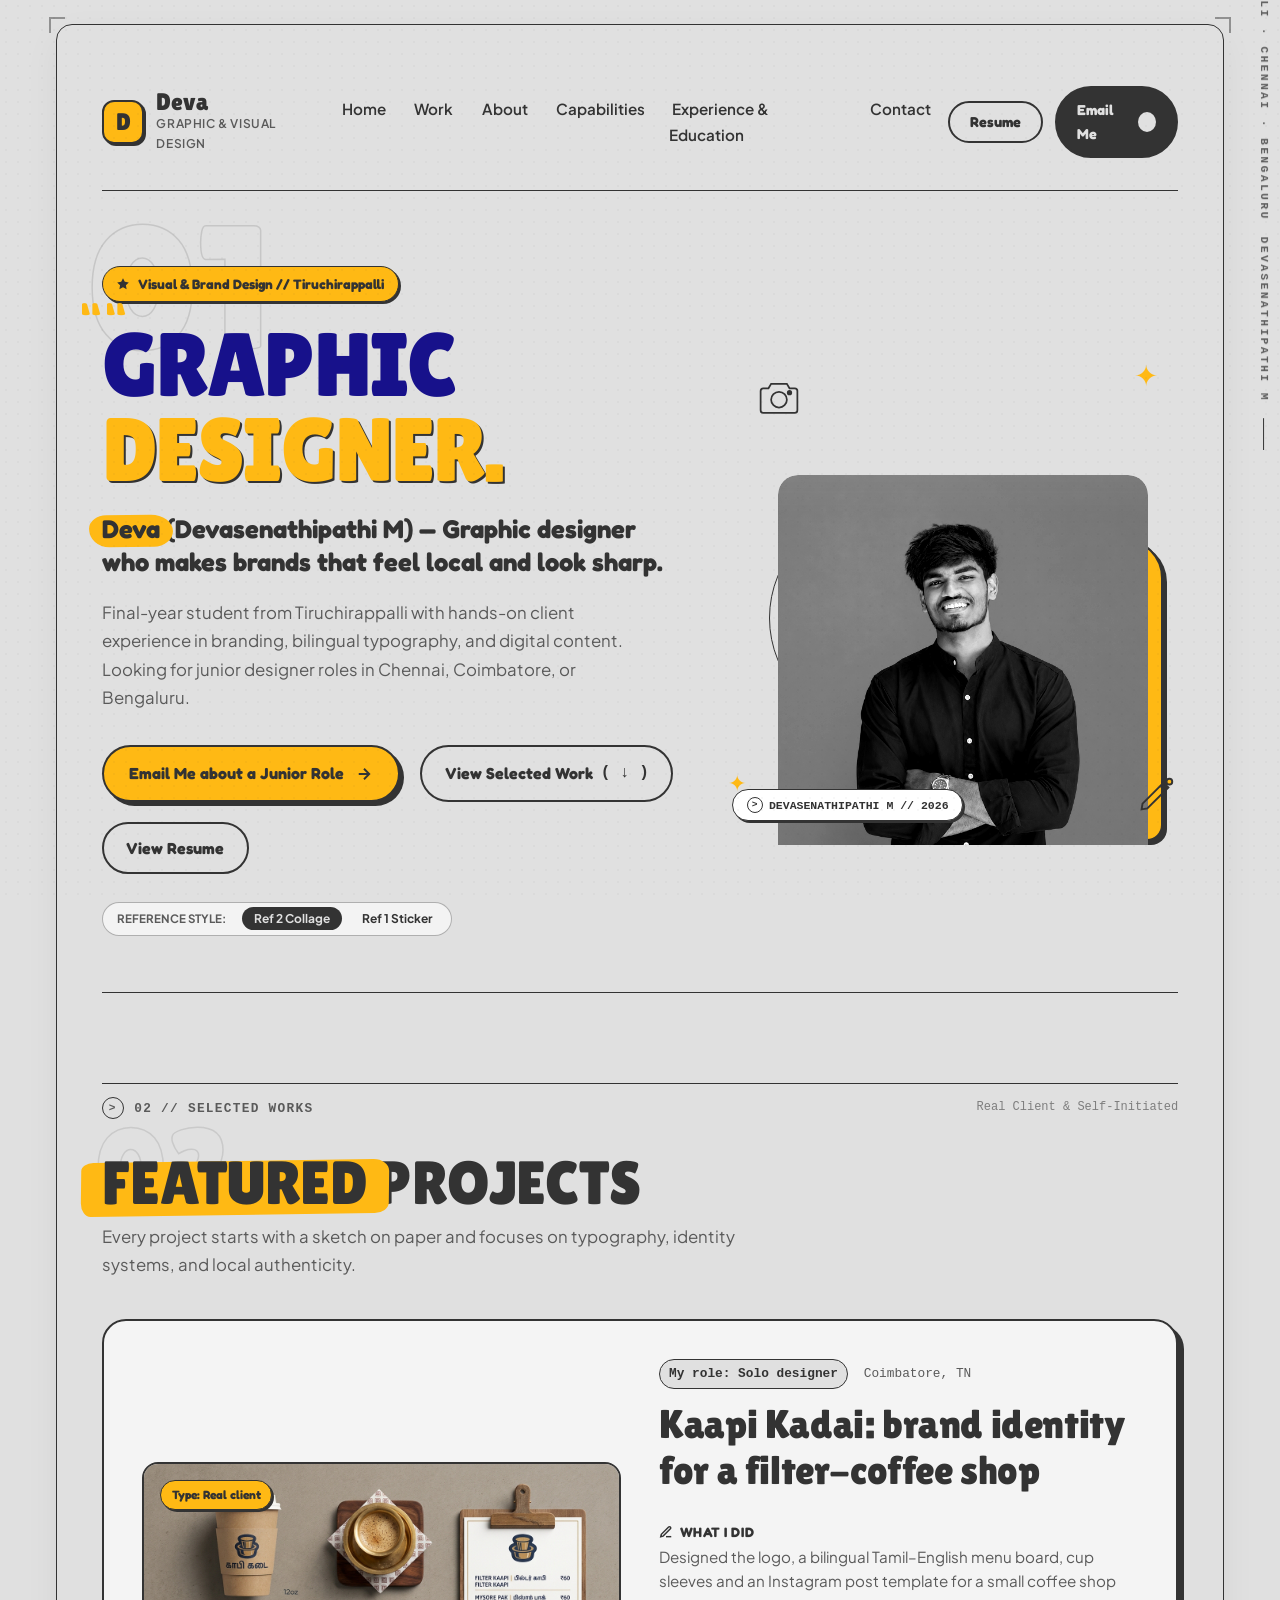
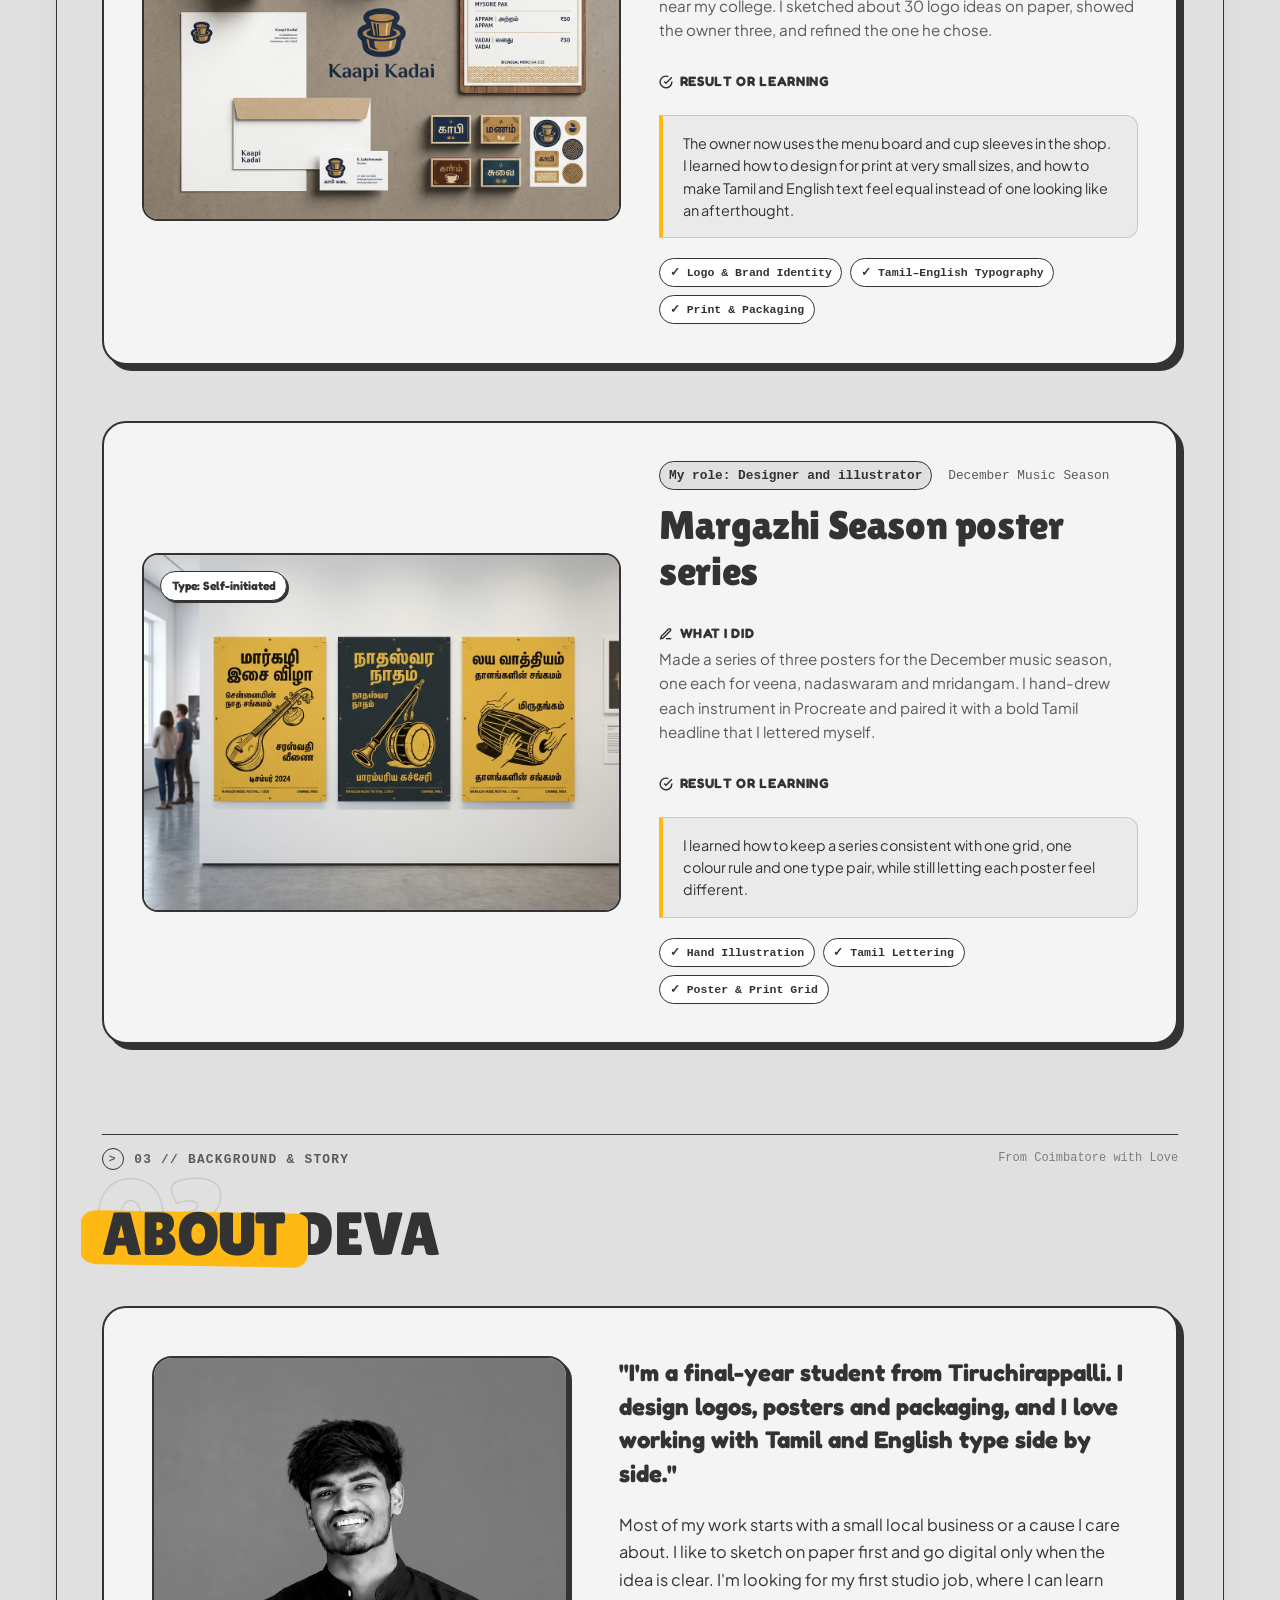
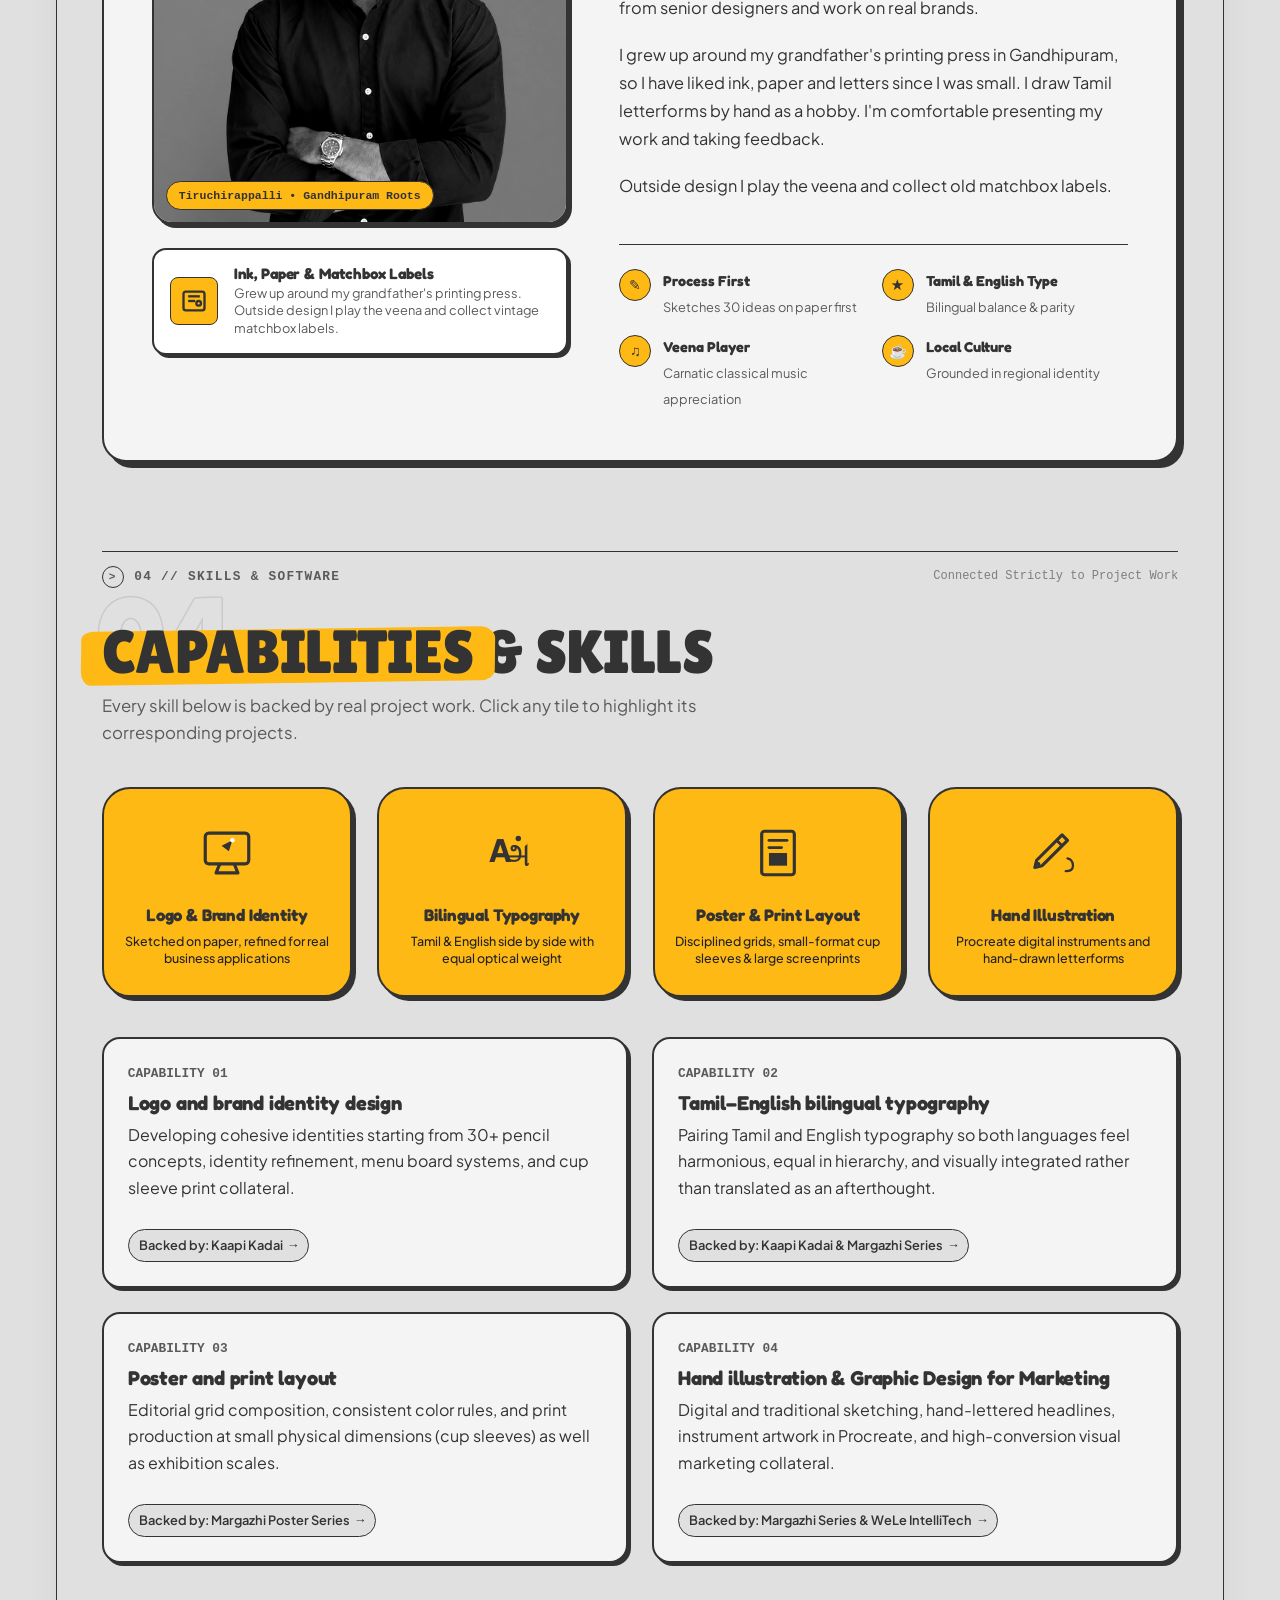
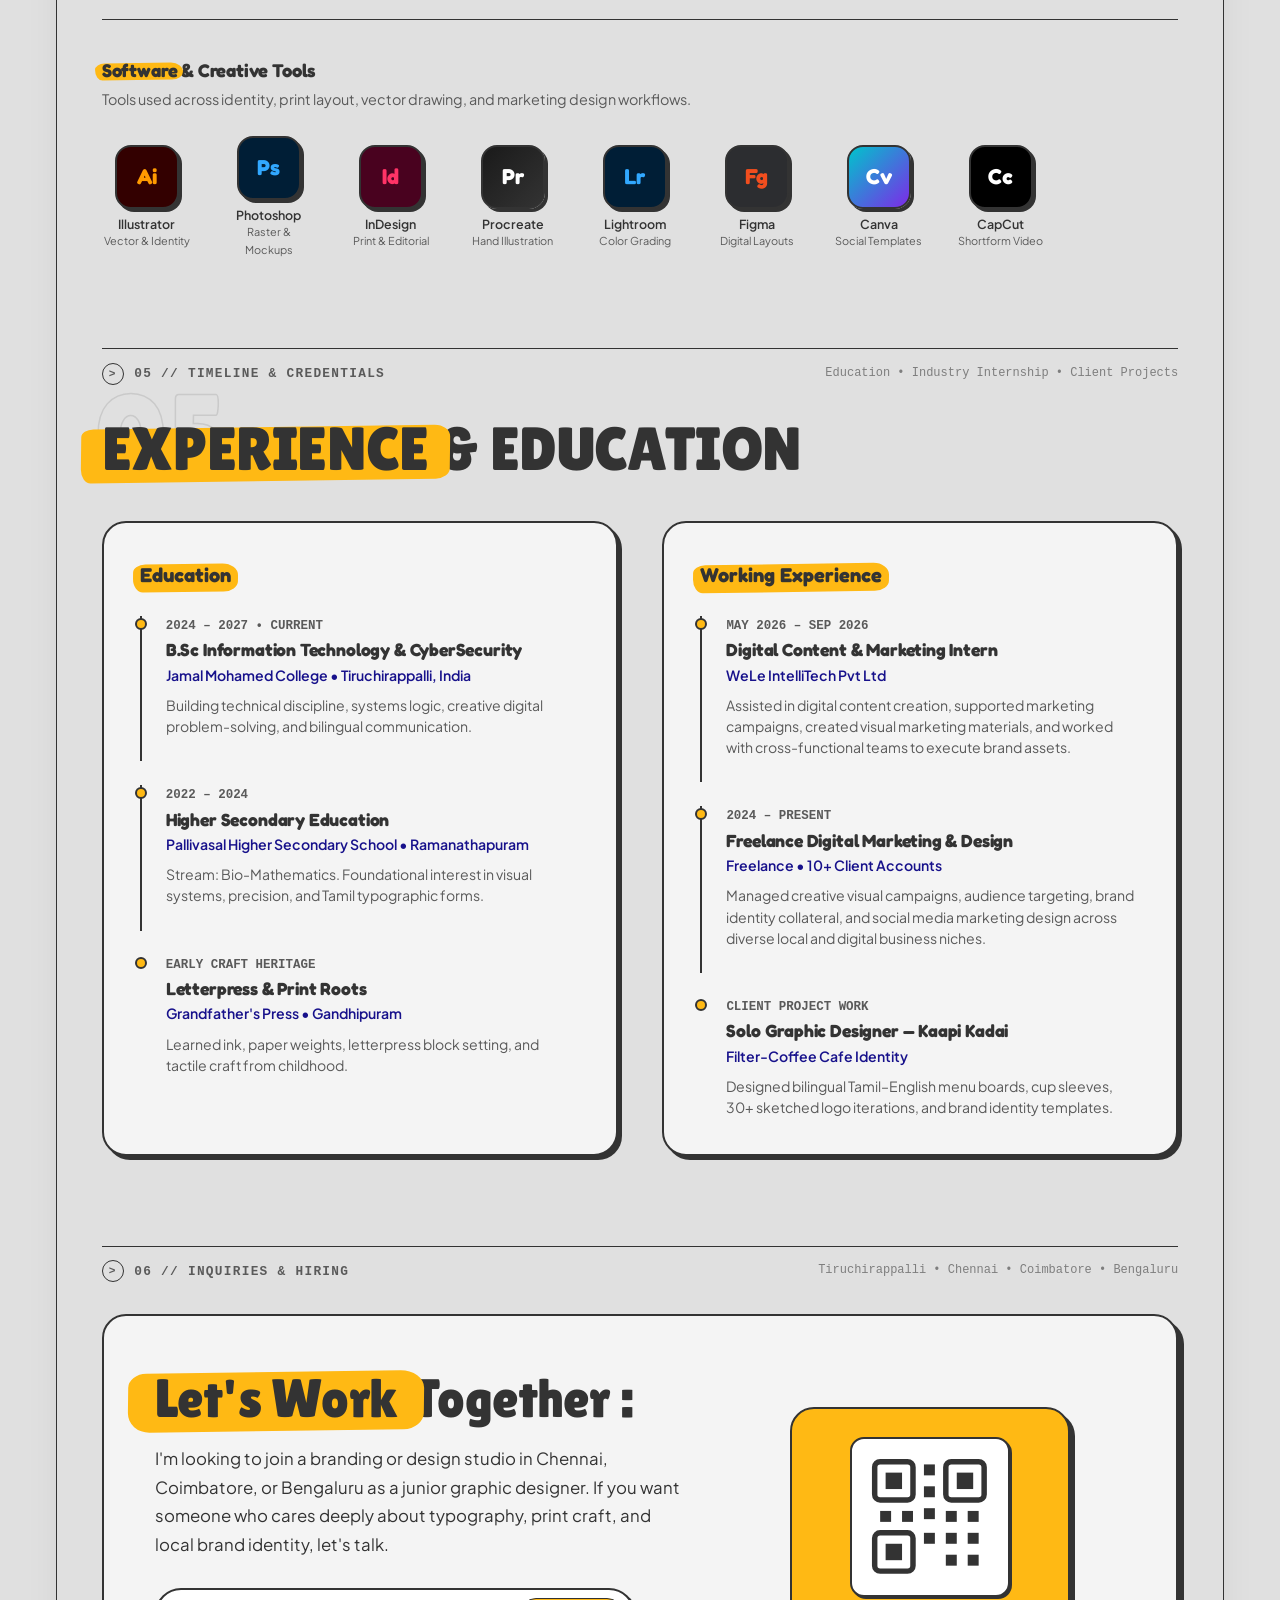
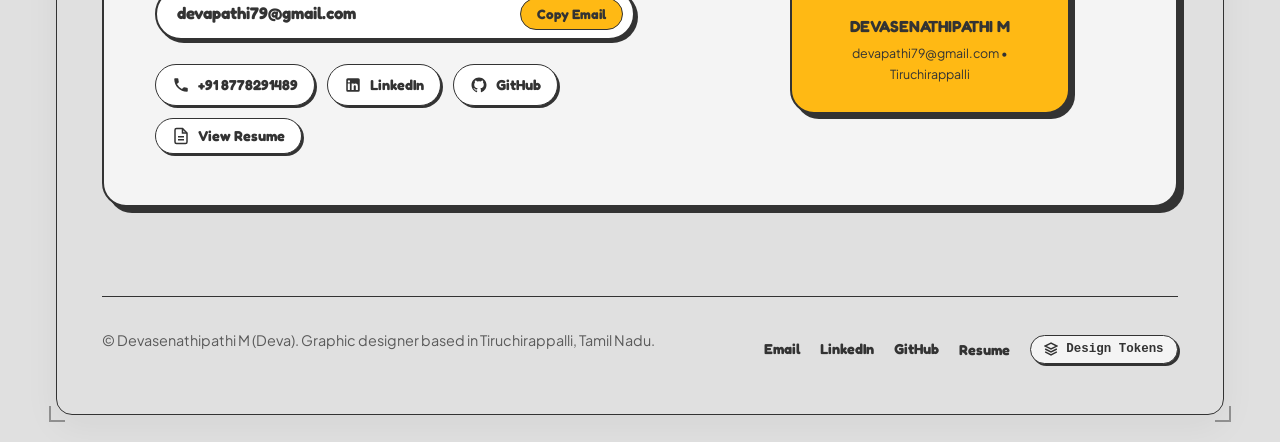
==== index.html @ 5186e7fe "first commit" ====
<!DOCTYPE html>
<html lang="en">
<head>
  <meta charset="UTF-8">
  <meta name="viewport" content="width=device-width, initial-scale=1.0">
  <title>Deva — Graphic Designer | Portfolio & Visual System</title>
  <meta name="description" content="Portfolio of Deva, a graphic designer who makes brands that feel local and look sharp. Visual Communication student based in Coimbatore.">
  
  <!-- Stylesheets -->
  <link rel="stylesheet" href="./css/style.css">
  
  <!-- Motion Script (Defer, quiet and minimal system) -->
  <script src="./js/motion.js" defer></script>
  
  <!-- Favicon -->
  <link rel="icon" type="image/svg+xml" href="data:image/svg+xml,<svg xmlns='http://www.w3.org/2000/svg' viewBox='0 0 100 100'><rect width='100' height='100' rx='24' fill='%23FFB914'/><text x='50%' y='68%' font-family='sans-serif' font-weight='900' font-size='56' fill='%23333333' text-anchor='middle'>D</text></svg>">
</head>
<body>

  <!-- Vertical running metadata along page border -->
  <div class="edge-metadata">
    <span>PORTFOLIO // 2026</span>
    <span>TIRUCHIRAPPALLI · CHENNAI · BENGALURU</span>
    <span>DEVASENATHIPATHI M</span>
  </div>

  <main class="portfolio-canvas">
    <div class="editorial-frame">
      
      <!-- Real printing press sheet corner trim marks -->
      <span class="trim-mark trim-top-left"></span>
      <span class="trim-mark trim-top-right"></span>
      <span class="trim-mark trim-bottom-left"></span>
      <span class="trim-mark trim-bottom-right"></span>

      <!-- ====================================================================
           1. NAVIGATION
           ==================================================================== -->
      <header class="motion-fade">
        <nav class="site-nav" aria-label="Main Navigation">
          <a href="#hero" class="nav-brand" aria-label="Deva Homepage">
            <div class="brand-monogram">D</div>
            <div class="brand-details">
              <span class="brand-name">Deva</span>
              <span class="brand-tag">Graphic &amp; Visual Design</span>
            </div>
          </a>

          <ul class="nav-links">
            <li><a href="#hero" class="nav-link active">Home</a></li>
            <li><a href="#projects" class="nav-link">Work</a></li>
            <li><a href="#about" class="nav-link">About</a></li>
            <li><a href="#capabilities" class="nav-link">Capabilities</a></li>
            <li><a href="#experience-education" class="nav-link">Experience &amp; Education</a></li>
            <li><a href="#contact" class="nav-link">Contact</a></li>
          </ul>

          <div style="display: flex; align-items: center; gap: 0.75rem;">
            <button type="button" class="open-resume-btn nav-cta" style="background: transparent; color: var(--primary-text); border: 2px solid var(--primary-text);">
              <span>Resume</span>
            </button>
            <a href="mailto:devapathi79@gmail.com" class="nav-cta">
              <span>Email Me</span>
              <span class="circle-arrow">&gt;</span>
            </a>
          </div>

          <button type="button" id="mobile-menu-btn" class="mobile-menu-btn" aria-label="Toggle navigation menu">&#9776;</button>
        </nav>
      </header>

      <!-- ====================================================================
           2. HERO SECTION
           ==================================================================== -->
      <section id="hero" class="hero-section" aria-labelledby="hero-title">
        <span class="ghost-numeral">01</span>

        <div class="hero-grid">
          <!-- Text column -->
          <div class="hero-content">
            <div class="hero-pill-badge motion-rise">
              <svg width="14" height="14" viewBox="0 0 24 24" fill="currentColor"><path d="M12 2L15.09 8.26L22 9.27L17 14.14L18.18 21.02L12 17.77L5.82 21.02L7 14.14L2 9.27L8.91 8.26L12 2Z"/></svg>
              <span>Visual &amp; Brand Design // Tiruchirappalli</span>
            </div>

            <div class="hero-title-group motion-rise">
              <span class="quote-doodle">&ldquo;&ldquo;</span>
              <h1 id="hero-title" class="hero-chunky-title">
                <span class="line-primary">GRAPHIC</span>
                <span class="line-secondary">DESIGNER.</span>
              </h1>
            </div>

            <p class="hero-role-lead motion-rise">
              <span class="marker-highlight bold-brush">Deva</span> (Devasenathipathi M) — Graphic designer who makes brands that feel local and look sharp.
            </p>

            <p class="hero-bio-short motion-rise">
              Final-year student from Tiruchirappalli with hands-on client experience in branding, bilingual typography, and digital content. Looking for junior designer roles in Chennai, Coimbatore, or Bengaluru.
            </p>

            <div class="hero-cta-group motion-rise">
              <a href="mailto:devapathi79@gmail.com" class="btn-primary">
                <span>Email Me about a Junior Role</span>
                <svg width="18" height="18" viewBox="0 0 24 24" fill="none" stroke="currentColor" stroke-width="2.5"><path d="M5 12h14M12 5l7 7-7 7"/></svg>
              </a>

              <a href="#projects" class="btn-secondary">
                <span>View Selected Work</span>
                <span style="font-family: monospace;">( &darr; )</span>
              </a>

              <button type="button" class="btn-secondary open-resume-btn">
                <span>View Resume</span>
              </button>
            </div>

            <!-- Treatment Switcher Control -->
            <div class="treatment-toggle-wrapper">
              <span class="toggle-label">Reference Style:</span>
              <button type="button" id="btn-treatment-b" class="treatment-btn active" title="Monochrome Editorial Collage with yellow backing & circle outline">Ref 2 Collage</button>
              <button type="button" id="btn-treatment-a" class="treatment-btn" title="Full Color Sticker Cutout with white contour & confetti dots">Ref 1 Sticker</button>
            </div>
          </div>

          <!-- Visual Portrait Column -->
          <div class="hero-visual-col">
            <div id="portrait-system-box" class="portrait-container treatment-active-b">
              
              <!-- Floating Doodles -->
              <span class="doodle-sparkle doodle-sparkle-1">&#10022;</span>
              <span class="doodle-sparkle doodle-sparkle-2">&#10022;</span>
              
              <!-- Hand-drawn Camera Doodle -->
              <div class="doodle-camera">
                <svg width="42" height="42" viewBox="0 0 48 48" fill="none" stroke="#333333" stroke-width="2">
                  <path d="M6 14h6l3-5h18l3 5h6a3 3 0 0 1 3 3v22a3 3 0 0 1-3 3H6a3 3 0 0 1-3-3V17a3 3 0 0 1 3-3z"/>
                  <circle cx="24" cy="27" r="9"/>
                  <circle cx="36" cy="19" r="2" fill="#333333"/>
                </svg>
              </div>

              <!-- Hand-drawn Pen & Creative Tool Doodle -->
              <div class="doodle-tools">
                <svg width="46" height="46" viewBox="0 0 48 48" fill="none" stroke="#333333" stroke-width="2">
                  <path d="M10 38l6-1 22-22-5-5-22 22-1 6z"/>
                  <path d="M30 14l5 5"/>
                  <circle cx="39" cy="9" r="3" fill="#FFB914"/>
                </svg>
              </div>

              <!-- ==============================================
                   TREATMENT B: Monochrome Editorial Collage (Default)
                   ============================================== -->
              <div class="portrait-treatment-b">
                <div class="outline-circle-b"></div>
                <div class="backdrop-shape-b"></div>
                <img src="./assets/images/rsg.jpg?v=dev" alt="Deva - Graphic Designer Portrait" class="subject-image-b motion-image">
                <div class="editorial-stamp-b">
                  <span class="circle-arrow">&gt;</span>
                  <span>DEVASENATHIPATHI M // 2026</span>
                </div>
              </div>

              <!-- ==============================================
                   TREATMENT A: Sticker Cutout + Confetti Dots
                   ============================================== -->
              <div class="portrait-treatment-a">
                <div class="backdrop-circle-a"></div>
                <div class="confetti-container">
                  <span class="confetti-dot navy" style="width: 14px; height: 14px; top: 10px; left: 20px;"></span>
                  <span class="confetti-dot yellow" style="width: 18px; height: 18px; top: 35px; left: 65px;"></span>
                  <span class="confetti-dot navy" style="width: 10px; height: 10px; top: 75px; left: 15px;"></span>
                  <span class="confetti-dot yellow" style="width: 16px; height: 16px; top: 20px; right: 40px;"></span>
                  <span class="confetti-dot navy" style="width: 20px; height: 20px; top: 80px; right: 25px;"></span>
                  <span class="confetti-dot yellow" style="width: 12px; height: 12px; bottom: 80px; left: 30px;"></span>
                  <span class="confetti-dot navy" style="width: 16px; height: 16px; bottom: 40px; right: 50px;"></span>
                  <span class="confetti-dot yellow" style="width: 22px; height: 22px; bottom: 30px; left: 60px;"></span>
                </div>
                <img src="./assets/images/rsg.jpg?v=dev" alt="Deva - Graphic Designer Sticker Portrait" class="subject-image-a motion-image">
              </div>

            </div>
          </div>
        </div>
      </section>

      <!-- ====================================================================
           3. PROJECTS SECTION
           ==================================================================== -->
      <section id="projects" class="section-wrapper" aria-labelledby="projects-title">
        <div class="section-editorial-divider">
          <div class="divider-tag">
            <span class="divider-circle-arrow">&gt;</span>
            <span>02 // Selected Works</span>
          </div>
          <span class="divider-sub">Real Client &amp; Self-Initiated</span>
        </div>

        <div class="section-heading-block motion-rise">
          <span class="section-numeral-ghost">02</span>
          <h2 id="projects-title" class="section-title">
            <span class="marker-highlight">FEATURED</span> PROJECTS
          </h2>
          <p class="section-subtitle">
            Every project starts with a sketch on paper and focuses on typography, identity systems, and local authenticity.
          </p>
        </div>

        <div class="projects-container motion-stagger">
          
          <!-- Project 1: Kaapi Kadai -->
          <article class="project-card motion-rise" data-categories="brand typography layout" aria-labelledby="project-1-title">
            <div class="project-grid">
              <!-- Visual Mockup Frame -->
              <div class="project-visual-frame" data-project-trigger="kaapi" tabindex="0" role="button" aria-label="Open Kaapi Kadai Project Details">
                <div class="project-badge-overlay">
                  <span class="project-type-tag">Type: Real client</span>
                </div>
                <img src="./assets/images/kaapi_kadai.jpg" alt="Kaapi Kadai brand identity design including kraft coffee cups, bilingual menu board, and matchbox labels" class="motion-image">
                <div class="project-zoom-hint">
                  <svg width="14" height="14" viewBox="0 0 24 24" fill="none" stroke="currentColor" stroke-width="2"><circle cx="11" cy="11" r="8"/><line x1="21" y1="21" x2="16.65" y2="16.65"/><line x1="11" y1="8" x2="11" y2="14"/><line x1="8" y1="11" x2="14" y2="11"/></svg>
                  <span>Click to view details</span>
                </div>
              </div>

              <!-- Content Block -->
              <div class="project-content-block">
                <div class="project-meta-strip">
                  <span class="project-role-badge">My role: Solo designer</span>
                  <span>Coimbatore, TN</span>
                </div>

                <h3 id="project-1-title" class="project-title">Kaapi Kadai: brand identity for a filter-coffee shop</h3>

                <h4 class="project-block-label">
                  <svg width="14" height="14" viewBox="0 0 24 24" fill="none" stroke="currentColor" stroke-width="2.5"><path d="M12 20h9"/><path d="M16.5 3.5a2.121 2.121 0 0 1 3 3L7 19l-4 1 1-4L16.5 3.5z"/></svg>
                  What I did
                </h4>
                <p class="project-desc">
                  Designed the logo, a bilingual Tamil–English menu board, cup sleeves and an Instagram post template for a small coffee shop near my college. I sketched about 30 logo ideas on paper, showed the owner three, and refined the one he chose.
                </p>

                <h4 class="project-block-label">
                  <svg width="14" height="14" viewBox="0 0 24 24" fill="none" stroke="currentColor" stroke-width="2.5"><path d="M22 11.08V12a10 10 0 1 1-5.93-9.14"/><polyline points="22 4 12 14.01 9 11.01"/></svg>
                  Result or learning
                </h4>
                <div class="project-learning-box">
                  <p>
                    The owner now uses the menu board and cup sleeves in the shop. I learned how to design for print at very small sizes, and how to make Tamil and English text feel equal instead of one looking like an afterthought.
                  </p>
                </div>

                <div class="project-tags-row">
                  <span class="skill-ref-pill">&#10003; Logo &amp; Brand Identity</span>
                  <span class="skill-ref-pill">&#10003; Tamil–English Typography</span>
                  <span class="skill-ref-pill">&#10003; Print &amp; Packaging</span>
                </div>
              </div>
            </div>
          </article>

          <!-- Project 2: Margazhi Season Poster Series -->
          <article class="project-card motion-rise" data-categories="typography layout illustration" aria-labelledby="project-2-title">
            <div class="project-grid">
              <!-- Visual Mockup Frame -->
              <div class="project-visual-frame" data-project-trigger="margazhi" tabindex="0" role="button" aria-label="Open Margazhi Poster Series Details">
                <div class="project-badge-overlay">
                  <span class="project-type-tag self-init">Type: Self-initiated</span>
                </div>
                <img src="./assets/images/margazhi_posters.jpg" alt="Margazhi Season poster series showing three screenprint posters for Veena, Nadaswaram, and Mridangam" class="motion-image">
                <div class="project-zoom-hint">
                  <svg width="14" height="14" viewBox="0 0 24 24" fill="none" stroke="currentColor" stroke-width="2"><circle cx="11" cy="11" r="8"/><line x1="21" y1="21" x2="16.65" y2="16.65"/><line x1="11" y1="8" x2="11" y2="14"/><line x1="8" y1="11" x2="14" y2="11"/></svg>
                  <span>Click to view details</span>
                </div>
              </div>

              <!-- Content Block -->
              <div class="project-content-block">
                <div class="project-meta-strip">
                  <span class="project-role-badge">My role: Designer and illustrator</span>
                  <span>December Music Season</span>
                </div>

                <h3 id="project-2-title" class="project-title">Margazhi Season poster series</h3>

                <h4 class="project-block-label">
                  <svg width="14" height="14" viewBox="0 0 24 24" fill="none" stroke="currentColor" stroke-width="2.5"><path d="M12 20h9"/><path d="M16.5 3.5a2.121 2.121 0 0 1 3 3L7 19l-4 1 1-4L16.5 3.5z"/></svg>
                  What I did
                </h4>
                <p class="project-desc">
                  Made a series of three posters for the December music season, one each for veena, nadaswaram and mridangam. I hand-drew each instrument in Procreate and paired it with a bold Tamil headline that I lettered myself.
                </p>

                <h4 class="project-block-label">
                  <svg width="14" height="14" viewBox="0 0 24 24" fill="none" stroke="currentColor" stroke-width="2.5"><path d="M22 11.08V12a10 10 0 1 1-5.93-9.14"/><polyline points="22 4 12 14.01 9 11.01"/></svg>
                  Result or learning
                </h4>
                <div class="project-learning-box">
                  <p>
                    I learned how to keep a series consistent with one grid, one colour rule and one type pair, while still letting each poster feel different.
                  </p>
                </div>

                <div class="project-tags-row">
                  <span class="skill-ref-pill">&#10003; Hand Illustration</span>
                  <span class="skill-ref-pill">&#10003; Tamil Lettering</span>
                  <span class="skill-ref-pill">&#10003; Poster &amp; Print Grid</span>
                </div>
              </div>
            </div>
          </article>

        </div>
      </section>

      <!-- ====================================================================
           4. ABOUT SECTION
           ==================================================================== -->
      <section id="about" class="section-wrapper about-section" aria-labelledby="about-title">
        <div class="section-editorial-divider">
          <div class="divider-tag">
            <span class="divider-circle-arrow">&gt;</span>
            <span>03 // Background &amp; Story</span>
          </div>
          <span class="divider-sub">From Coimbatore with Love</span>
        </div>

        <div class="section-heading-block motion-rise">
          <span class="section-numeral-ghost">03</span>
          <h2 id="about-title" class="section-title">
            <span class="marker-highlight alt-angle">ABOUT</span> DEVA
          </h2>
        </div>

        <div class="about-card motion-rise">
          <div class="about-grid">
            
            <!-- Left Col: Photo & Matchbox Label Story -->
            <div class="about-media-stack">
              <div class="about-photo-wrapper">
                <img src="./assets/images/rsg.jpg?v=dev" alt="Deva in studio working on graphic design" class="motion-image">
                <div class="about-photo-badge">Tiruchirappalli &bull; Gandhipuram Roots</div>
              </div>

              <!-- Matchbox Label Hobby Card -->
              <div class="matchbox-card">
                <div class="matchbox-icon">
                  <svg width="28" height="28" viewBox="0 0 24 24" fill="none" stroke="#333333" stroke-width="2"><rect x="3" y="4" width="18" height="16" rx="2"/><line x1="7" y1="8" x2="17" y2="8"/><line x1="7" y1="12" x2="13" y2="12"/><circle cx="16" cy="14" r="2" fill="#FFB914"/></svg>
                </div>
                <div class="matchbox-text">
                  <h5>Ink, Paper &amp; Matchbox Labels</h5>
                  <p>Grew up around my grandfather's printing press. Outside design I play the veena and collect vintage matchbox labels.</p>
                </div>
              </div>
            </div>

            <!-- Right Col: Authentic Narrative in Deva's Voice -->
            <div class="about-text-content">
              <p class="about-lead-intro">
                "I'm a final-year student from Tiruchirappalli. I design logos, posters and packaging, and I love working with Tamil and English type side by side."
              </p>

              <div class="about-body-paragraphs motion-stagger">
                <p class="motion-rise">
                  Most of my work starts with a small local business or a cause I care about. I like to sketch on paper first and go digital only when the idea is clear. I'm looking for my first studio job, where I can learn from senior designers and work on real brands.
                </p>

                <p class="motion-rise">
                  I grew up around my grandfather's printing press in Gandhipuram, so I have liked ink, paper and letters since I was small. I draw Tamil letterforms by hand as a hobby. I'm comfortable presenting my work and taking feedback.
                </p>

                <p class="motion-rise">
                  Outside design I play the veena and collect old matchbox labels.
                </p>
              </div>

              <!-- Editorial quick facts -->
              <div class="about-highlights-grid">
                <div class="about-highlight-item">
                  <div class="highlight-icon-circle">&#9998;</div>
                  <div class="highlight-meta">
                    <strong>Process First</strong>
                    <span>Sketches 30 ideas on paper first</span>
                  </div>
                </div>

                <div class="about-highlight-item">
                  <div class="highlight-icon-circle">&#9733;</div>
                  <div class="highlight-meta">
                    <strong>Tamil &amp; English Type</strong>
                    <span>Bilingual balance &amp; parity</span>
                  </div>
                </div>

                <div class="about-highlight-item">
                  <div class="highlight-icon-circle">&#9835;</div>
                  <div class="highlight-meta">
                    <strong>Veena Player</strong>
                    <span>Carnatic classical music appreciation</span>
                  </div>
                </div>

                <div class="about-highlight-item">
                  <div class="highlight-icon-circle">&#9749;</div>
                  <div class="highlight-meta">
                    <strong>Local Culture</strong>
                    <span>Grounded in regional identity</span>
                  </div>
                </div>
              </div>

            </div>
          </div>
        </div>
      </section>

      <!-- ====================================================================
           5. CAPABILITIES SECTION
           (Strictly 4 Golden-Yellow Rounded Square Tiles from Reference 2)
           ==================================================================== -->
      <section id="capabilities" class="section-wrapper capabilities-section" aria-labelledby="capabilities-title">
        <div class="section-editorial-divider">
          <div class="divider-tag">
            <span class="divider-circle-arrow">&gt;</span>
            <span>04 // Skills &amp; Software</span>
          </div>
          <span class="divider-sub">Connected Strictly to Project Work</span>
        </div>

        <div class="section-heading-block motion-rise">
          <span class="section-numeral-ghost">04</span>
          <h2 id="capabilities-title" class="section-title">
            <span class="marker-highlight">CAPABILITIES</span> &amp; SKILLS
          </h2>
          <p class="section-subtitle">
            Every skill below is backed by real project work. Click any tile to highlight its corresponding projects.
          </p>
        </div>

        <!-- 4 Golden-Yellow Rounded Square Tiles from Reference 2 -->
        <div class="category-tiles-grid motion-stagger" role="region" aria-label="Capabilities Category Grid">
          
          <!-- Tile 1: Logo & Brand Identity -->
          <div class="category-tile" data-category="brand" tabindex="0" role="button" aria-label="Filter by Logo and Brand Identity Design">
            <div class="category-icon-box">
              <!-- Monitor with brush/pen tool icon -->
              <svg viewBox="0 0 64 64">
                <rect x="8" y="10" width="48" height="34" rx="4" fill="none" stroke="#333333" stroke-width="3.5"/>
                <path d="M24 44l-4 10h24l-4-10" fill="none" stroke="#333333" stroke-width="3.5" stroke-linejoin="round"/>
                <path d="M26 24l12-6-4 12-8-6z" fill="#333333"/>
                <circle cx="38" cy="18" r="2.5" fill="#FFFFFF"/>
              </svg>
            </div>
            <h3 class="category-tile-title">Logo &amp; Brand Identity</h3>
            <p class="category-tile-caption">Sketched on paper, refined for real business applications</p>
          </div>

          <!-- Tile 2: Tamil–English Typography -->
          <div class="category-tile" data-category="typography" tabindex="0" role="button" aria-label="Filter by Tamil-English Bilingual Typography">
            <div class="category-icon-box">
              <!-- Bilingual letters A and Tamil letter அ icon -->
              <svg viewBox="0 0 64 64">
                <text x="18" y="42" font-family="'Plus Jakarta Sans', sans-serif" font-weight="900" font-size="34" fill="#333333">A</text>
                <text x="36" y="42" font-family="'Plus Jakarta Sans', sans-serif" font-weight="900" font-size="28" fill="#333333">அ</text>
                <circle cx="50" cy="16" r="3" fill="#333333"/>
              </svg>
            </div>
            <h3 class="category-tile-title">Bilingual Typography</h3>
            <p class="category-tile-caption">Tamil &amp; English side by side with equal optical weight</p>
          </div>

          <!-- Tile 3: Poster & Print Layout -->
          <div class="category-tile" data-category="layout" tabindex="0" role="button" aria-label="Filter by Poster and Print Layout">
            <div class="category-icon-box">
              <!-- Print layout sheets & grid icon -->
              <svg viewBox="0 0 64 64">
                <rect x="14" y="8" width="36" height="48" rx="3" fill="none" stroke="#333333" stroke-width="3.5"/>
                <line x1="22" y1="18" x2="42" y2="18" stroke="#333333" stroke-width="3" stroke-linecap="round"/>
                <line x1="22" y1="26" x2="36" y2="26" stroke="#333333" stroke-width="3" stroke-linecap="round"/>
                <rect x="22" y="32" width="20" height="14" fill="#333333"/>
              </svg>
            </div>
            <h3 class="category-tile-title">Poster &amp; Print Layout</h3>
            <p class="category-tile-caption">Disciplined grids, small-format cup sleeves &amp; large screenprints</p>
          </div>

          <!-- Tile 4: Hand Illustration -->
          <div class="category-tile" data-category="illustration" tabindex="0" role="button" aria-label="Filter by Hand Illustration">
            <div class="category-icon-box">
              <!-- Hand illustration / pencil drawing icon -->
              <svg viewBox="0 0 64 64">
                <path d="M12 48l8-2 28-28-6-6-28 28-2 8z" fill="none" stroke="#333333" stroke-width="3.5" stroke-linejoin="round"/>
                <path d="M36 18l6 6" stroke="#333333" stroke-width="3"/>
                <circle cx="16" cy="44" r="2" fill="#333333"/>
                <path d="M48 38c4 1 6 4 6 8s-3 6-8 6" fill="none" stroke="#333333" stroke-width="2.5" stroke-linecap="round"/>
              </svg>
            </div>
            <h3 class="category-tile-title">Hand Illustration</h3>
            <p class="category-tile-caption">Procreate digital instruments and hand-drawn letterforms</p>
          </div>

        </div>

        <!-- Detailed Skill-to-Project Connection List -->
        <div class="capabilities-detail-list motion-stagger">
          <div class="capability-card motion-rise">
            <div class="cap-number">CAPABILITY 01</div>
            <h4 class="cap-title">Logo and brand identity design</h4>
            <p>Developing cohesive identities starting from 30+ pencil concepts, identity refinement, menu board systems, and cup sleeve print collateral.</p>
            <a href="#projects" class="cap-project-link">
              <span>Backed by: Kaapi Kadai</span>
              <span style="font-family: monospace;">&rarr;</span>
            </a>
          </div>

          <div class="capability-card motion-rise">
            <div class="cap-number">CAPABILITY 02</div>
            <h4 class="cap-title">Tamil–English bilingual typography</h4>
            <p>Pairing Tamil and English typography so both languages feel harmonious, equal in hierarchy, and visually integrated rather than translated as an afterthought.</p>
            <a href="#projects" class="cap-project-link">
              <span>Backed by: Kaapi Kadai &amp; Margazhi Series</span>
              <span style="font-family: monospace;">&rarr;</span>
            </a>
          </div>

          <div class="capability-card motion-rise">
            <div class="cap-number">CAPABILITY 03</div>
            <h4 class="cap-title">Poster and print layout</h4>
            <p>Editorial grid composition, consistent color rules, and print production at small physical dimensions (cup sleeves) as well as exhibition scales.</p>
            <a href="#projects" class="cap-project-link">
              <span>Backed by: Margazhi Poster Series</span>
              <span style="font-family: monospace;">&rarr;</span>
            </a>
          </div>

          <div class="capability-card motion-rise">
            <div class="cap-number">CAPABILITY 04</div>
            <h4 class="cap-title">Hand illustration &amp; Graphic Design for Marketing</h4>
            <p>Digital and traditional sketching, hand-lettered headlines, instrument artwork in Procreate, and high-conversion visual marketing collateral.</p>
            <a href="#projects" class="cap-project-link">
              <span>Backed by: Margazhi Series &amp; WeLe IntelliTech</span>
              <span style="font-family: monospace;">&rarr;</span>
            </a>
          </div>
        </div>

        <!-- Software Toolkit Grid (From Reference 1 & 2) -->
        <div class="software-toolkit-block">
          <h4 style="font-family: var(--font-heading); font-size: 1.15rem; font-weight: 700; margin-bottom: 0.5rem;">
            <span class="marker-highlight">Software</span> &amp; Creative Tools
          </h4>
          <p style="font-size: 0.9rem; color: var(--text-muted); margin-bottom: 1.25rem;">
            Tools used across identity, print layout, vector drawing, and marketing design workflows.
          </p>

          <div class="software-grid">
            <div class="software-item">
              <div class="software-icon-badge sw-ai">Ai</div>
              <span class="software-name">Illustrator</span>
              <span class="software-role">Vector &amp; Identity</span>
            </div>

            <div class="software-item">
              <div class="software-icon-badge sw-ps">Ps</div>
              <span class="software-name">Photoshop</span>
              <span class="software-role">Raster &amp; Mockups</span>
            </div>

            <div class="software-item">
              <div class="software-icon-badge sw-id">Id</div>
              <span class="software-name">InDesign</span>
              <span class="software-role">Print &amp; Editorial</span>
            </div>

            <div class="software-item">
              <div class="software-icon-badge sw-procreate">Pr</div>
              <span class="software-name">Procreate</span>
              <span class="software-role">Hand Illustration</span>
            </div>

            <div class="software-item">
              <div class="software-icon-badge sw-lr">Lr</div>
              <span class="software-name">Lightroom</span>
              <span class="software-role">Color Grading</span>
            </div>

            <div class="software-item">
              <div class="software-icon-badge sw-figma">Fg</div>
              <span class="software-name">Figma</span>
              <span class="software-role">Digital Layouts</span>
            </div>

            <div class="software-item">
              <div class="software-icon-badge sw-canva">Cv</div>
              <span class="software-name">Canva</span>
              <span class="software-role">Social Templates</span>
            </div>

            <div class="software-item">
              <div class="software-icon-badge sw-capcut">Cc</div>
              <span class="software-name">CapCut</span>
              <span class="software-role">Shortform Video</span>
            </div>
          </div>
        </div>

      </section>

      <!-- ====================================================================
           5. EXPERIENCE OR EDUCATION SECTION (Integrated with Real Resume)
           ==================================================================== -->
      <section id="experience-education" class="section-wrapper" aria-labelledby="ed-ex-title">
        <div class="section-editorial-divider">
          <div class="divider-tag">
            <span class="divider-circle-arrow">&gt;</span>
            <span>05 // Timeline &amp; Credentials</span>
          </div>
          <span class="divider-sub">Education &bull; Industry Internship &bull; Client Projects</span>
        </div>

        <div class="section-heading-block motion-rise">
          <span class="section-numeral-ghost">05</span>
          <h2 id="ed-ex-title" class="section-title">
            <span class="marker-highlight">EXPERIENCE</span> &amp; EDUCATION
          </h2>
        </div>

        <div class="experience-education-grid motion-stagger">
          
          <!-- Education Column -->
          <div class="ed-ex-col motion-rise">
            <div class="col-header-pill">
              <span class="marker-highlight">Education</span>
            </div>

            <div class="timeline-item">
              <span class="timeline-dot"></span>
              <div class="timeline-date">2024 – 2027 &bull; Current</div>
              <h3 class="timeline-title">B.Sc Information Technology &amp; CyberSecurity</h3>
              <div class="timeline-sub">Jamal Mohamed College &bull; Tiruchirappalli, India</div>
              <p class="timeline-desc">
                Building technical discipline, systems logic, creative digital problem-solving, and bilingual communication.
              </p>
            </div>

            <div class="timeline-item" style="margin-top: 1.5rem;">
              <span class="timeline-dot"></span>
              <div class="timeline-date">2022 – 2024</div>
              <h3 class="timeline-title">Higher Secondary Education</h3>
              <div class="timeline-sub">Pallivasal Higher Secondary School &bull; Ramanathapuram</div>
              <p class="timeline-desc">
                Stream: Bio-Mathematics. Foundational interest in visual systems, precision, and Tamil typographic forms.
              </p>
            </div>

            <div class="timeline-item" style="margin-top: 1.5rem;">
              <span class="timeline-dot"></span>
              <div class="timeline-date">Early Craft Heritage</div>
              <h3 class="timeline-title">Letterpress &amp; Print Roots</h3>
              <div class="timeline-sub">Grandfather's Press &bull; Gandhipuram</div>
              <p class="timeline-desc">
                Learned ink, paper weights, letterpress block setting, and tactile craft from childhood.
              </p>
            </div>
          </div>

          <!-- Experience Column -->
          <div class="ed-ex-col motion-rise">
            <div class="col-header-pill">
              <span class="marker-highlight">Working Experience</span>
            </div>

            <div class="timeline-item">
              <span class="timeline-dot"></span>
              <div class="timeline-date">May 2026 – Sep 2026</div>
              <h3 class="timeline-title">Digital Content &amp; Marketing Intern</h3>
              <div class="timeline-sub">WeLe IntelliTech Pvt Ltd</div>
              <p class="timeline-desc">
                Assisted in digital content creation, supported marketing campaigns, created visual marketing materials, and worked with cross-functional teams to execute brand assets.
              </p>
            </div>

            <div class="timeline-item" style="margin-top: 1.5rem;">
              <span class="timeline-dot"></span>
              <div class="timeline-date">2024 – Present</div>
              <h3 class="timeline-title">Freelance Digital Marketing &amp; Design</h3>
              <div class="timeline-sub">Freelance &bull; 10+ Client Accounts</div>
              <p class="timeline-desc">
                Managed creative visual campaigns, audience targeting, brand identity collateral, and social media marketing design across diverse local and digital business niches.
              </p>
            </div>

            <div class="timeline-item" style="margin-top: 1.5rem;">
              <span class="timeline-dot"></span>
              <div class="timeline-date">Client Project Work</div>
              <h3 class="timeline-title">Solo Graphic Designer — Kaapi Kadai</h3>
              <div class="timeline-sub">Filter-Coffee Cafe Identity</div>
              <p class="timeline-desc">
                Designed bilingual Tamil–English menu boards, cup sleeves, 30+ sketched logo iterations, and brand identity templates.
              </p>
            </div>
          </div>

        </div>
      </section>

      <!-- ====================================================================
           6. CONTACT SECTION ("Let's Work Together")
           ==================================================================== -->
      <section id="contact" class="section-wrapper contact-section" aria-labelledby="contact-title">
        <div class="section-editorial-divider">
          <div class="divider-tag">
            <span class="divider-circle-arrow">&gt;</span>
            <span>06 // Inquiries &amp; Hiring</span>
          </div>
          <span class="divider-sub">Tiruchirappalli &bull; Chennai &bull; Coimbatore &bull; Bengaluru</span>
        </div>

        <div class="contact-card-main motion-rise">
          <div class="contact-grid">
            
            <!-- Left Text Col -->
            <div class="contact-text-col">
              <h2 id="contact-title" class="contact-lead-heading">
                <span class="marker-highlight bold-brush">Let's Work</span> Together :
              </h2>
              <p class="contact-lead">
                I'm looking to join a branding or design studio in Chennai, Coimbatore, or Bengaluru as a junior graphic designer. If you want someone who cares deeply about typography, print craft, and local brand identity, let's talk.
              </p>

              <div class="contact-actions">
                <div class="contact-email-bar">
                  <span class="email-address-text">devapathi79@gmail.com</span>
                  <button type="button" class="copy-email-btn" aria-label="Copy Email Address">
                    Copy Email
                  </button>
                </div>

                <div class="social-profile-pills">
                  <a href="tel:+918778291489" class="social-pill">
                    <svg width="18" height="18" viewBox="0 0 24 24" fill="currentColor"><path d="M6.62 10.79a15.053 15.053 0 006.59 6.59l2.2-2.2c.27-.27.67-.36 1.02-.24 1.12.37 2.33.57 3.57.57.55 0 1 .45 1 1V20c0 .55-.45 1-1 1-9.39 0-17-7.61-17-17 0-.55.45-1 1-1h3.5c.55 0 1 .45 1 1 0 1.25.2 2.45.57 3.57.11.35.03.74-.25 1.02l-2.2 2.2z"/></svg>
                    <span>+91 8778291489</span>
                  </a>

                  <a href="https://www.linkedin.com/in/devasenathipathi-m-0488b9307" target="_blank" rel="noopener noreferrer" class="social-pill">
                    <svg width="18" height="18" viewBox="0 0 24 24" fill="currentColor"><path d="M19 3a2 2 0 0 1 2 2v14a2 2 0 0 1-2 2H5a2 2 0 0 1-2-2V5a2 2 0 0 1 2-2h14m-.5 15.5v-5.3a3.26 3.26 0 0 0-3.26-3.26c-.85 0-1.84.52-2.28 1.3v-1.11h-2.79v8.37h2.79v-4.93c0-.77.62-1.4 1.39-1.4a1.4 1.4 0 0 1 1.4 1.4v4.93h2.75M6.46 8.76a1.53 1.53 0 1 0 0-3.05 1.53 1.53 0 0 0 0 3.05m1.38 9.74v-8.37H5.08v8.37h2.76z"/></svg>
                    <span>LinkedIn</span>
                  </a>

                  <a href="https://github.com/devx07-tech" target="_blank" rel="noopener noreferrer" class="social-pill">
                    <svg width="18" height="18" viewBox="0 0 24 24" fill="currentColor"><path d="M12 2C6.477 2 2 6.484 2 12.017c0 4.425 2.865 8.18 6.839 9.504.5.092.682-.217.682-.483 0-.237-.008-.868-.013-1.703-2.782.605-3.369-1.343-3.369-1.343-.454-1.158-1.11-1.466-1.11-1.466-.908-.62.069-.608.069-.608 1.003.07 1.53 1.032 1.53 1.032.892 1.53 2.341 1.088 2.91.832.092-.647.35-1.088.636-1.338-2.22-.253-4.555-1.113-4.555-4.951 0-1.093.39-1.988 1.029-2.688-.103-.253-.446-1.272.098-2.65 0 0 .84-.27 2.75 1.026A9.564 9.564 0 0112 6.844c.85.004 1.705.115 2.504.337 1.909-1.296 2.747-1.027 2.747-1.027.546 1.379.202 2.398.1 2.651.64.7 1.028 1.595 1.028 2.688 0 3.848-2.339 4.695-4.566 4.943.359.309.678.92.678 1.855 0 1.338-.012 2.419-.012 2.747 0 .268.18.58.688.482A10.019 10.019 0 0022 12.017C22 6.484 17.522 2 12 2z"/></svg>
                    <span>GitHub</span>
                  </a>

                  <button type="button" class="open-resume-btn social-pill" style="cursor: pointer;">
                    <svg width="18" height="18" viewBox="0 0 24 24" fill="none" stroke="currentColor" stroke-width="2"><path d="M14 2H6a2 2 0 0 0-2 2v16a2 2 0 0 0 2 2h12a2 2 0 0 0 2-2V8z"/><polyline points="14 2 14 8 20 8"/><line x1="16" y1="13" x2="8" y2="13"/><line x1="16" y1="17" x2="8" y2="17"/></svg>
                    <span>View Resume</span>
                  </button>
                </div>
              </div>
            </div>

            <!-- Right QR Card (Exact Ref 2 Aesthetic) -->
            <div class="contact-qr-col">
              <div class="qr-editorial-card">
                <div class="qr-code-box">
                  <!-- Sharp geometric QR code SVG pointing to deva contact -->
                  <svg viewBox="0 0 100 100" fill="#333333">
                    <rect x="10" y="10" width="28" height="28" rx="4" fill="none" stroke="#333333" stroke-width="4"/>
                    <rect x="18" y="18" width="12" height="12" fill="#333333"/>
                    <rect x="62" y="10" width="28" height="28" rx="4" fill="none" stroke="#333333" stroke-width="4"/>
                    <rect x="70" y="18" width="12" height="12" fill="#333333"/>
                    <rect x="10" y="62" width="28" height="28" rx="4" fill="none" stroke="#333333" stroke-width="4"/>
                    <rect x="18" y="70" width="12" height="12" fill="#333333"/>
                    <rect x="46" y="12" width="8" height="8"/>
                    <rect x="46" y="28" width="8" height="8"/>
                    <rect x="46" y="44" width="8" height="8"/>
                    <rect x="14" y="46" width="8" height="8"/>
                    <rect x="30" y="46" width="8" height="8"/>
                    <rect x="62" y="46" width="8" height="8"/>
                    <rect x="78" y="46" width="8" height="8"/>
                    <rect x="46" y="62" width="8" height="8"/>
                    <rect x="62" y="62" width="8" height="8"/>
                    <rect x="78" y="62" width="8" height="8"/>
                    <rect x="62" y="78" width="8" height="8"/>
                    <rect x="78" y="78" width="8" height="8"/>
                  </svg>
                </div>
                <div class="qr-card-title">DEVASENATHIPATHI M</div>
                <div class="qr-card-sub">devapathi79@gmail.com &bull; Tiruchirappalli</div>
              </div>
            </div>

          </div>
        </div>
      </section>

      <!-- ====================================================================
           7. FOOTER
           ==================================================================== -->
      <footer class="site-footer">
        <p class="footer-copy">
          &copy; Devasenathipathi M (Deva). Graphic designer based in Tiruchirappalli, Tamil Nadu.
        </p>

        <div class="footer-links">
          <a href="mailto:devapathi79@gmail.com" class="footer-link">Email</a>
          <a href="https://www.linkedin.com/in/devasenathipathi-m-0488b9307" target="_blank" rel="noopener noreferrer" class="footer-link">LinkedIn</a>
          <a href="https://github.com/devx07-tech" target="_blank" rel="noopener noreferrer" class="footer-link">GitHub</a>
          
          <button type="button" class="open-resume-btn footer-link" style="background: none; border: none; cursor: pointer;">Resume</button>

          <button type="button" id="open-system-btn" class="system-inspect-btn" aria-label="Open Design System Inspector">
            <svg width="14" height="14" viewBox="0 0 24 24" fill="none" stroke="currentColor" stroke-width="2.5"><polygon points="12 2 2 7 12 12 22 7 12 2"/><polyline points="2 17 12 22 22 17"/><polyline points="2 12 12 17 22 12"/></svg>
            <span>Design Tokens</span>
          </button>
        </div>
      </footer>

    </div>
  </main>

  <!-- ====================================================================
       PROJECT LIGHTBOX / DETAIL MODAL
       ==================================================================== -->
  <div id="project-modal" class="modal-overlay" role="dialog" aria-modal="true" aria-labelledby="modal-title">
    <div class="modal-content">
      <button type="button" id="modal-close-btn" class="modal-close-btn" aria-label="Close Project Modal">&times;</button>
      
      <div class="modal-img-container">
        <img id="modal-img" src="" alt="Project detail preview">
      </div>

      <div style="margin-bottom: 0.5rem;">
        <span id="modal-type" class="marker-pill" style="font-size: 0.75rem;">Type</span>
      </div>

      <h3 id="modal-title" class="modal-title">Project Title</h3>
      
      <div style="margin: 1rem 0;">
        <h4 style="font-family: var(--font-heading); font-size: 0.95rem; font-weight: 700; text-transform: uppercase;">Project Brief &amp; Work:</h4>
        <p id="modal-desc" class="modal-desc"></p>
      </div>

      <div style="background: var(--canvas-paper); padding: 1rem 1.25rem; border-left: 4px solid var(--primary-highlight); border-radius: 0 10px 10px 0;">
        <h4 style="font-family: var(--font-heading); font-size: 0.95rem; font-weight: 700; text-transform: uppercase; margin-bottom: 0.25rem;">Result &amp; Learning:</h4>
        <p id="modal-learning" style="font-size: 0.92rem; margin: 0; color: var(--primary-text);"></p>
      </div>
    </div>
  </div>

  <!-- ====================================================================
       DESIGN SYSTEM INSPECTOR MODAL
       ==================================================================== -->
  <div id="system-modal" class="modal-overlay" role="dialog" aria-modal="true" aria-labelledby="system-modal-title">
    <div class="modal-content" style="max-width: 820px;">
      <button type="button" id="system-modal-close" class="modal-close-btn" aria-label="Close Design System Inspector">&times;</button>

      <div style="margin-bottom: 1.5rem;">
        <span class="marker-pill">Master Specimen</span>
        <h3 id="system-modal-title" class="modal-title" style="margin-top: 0.5rem;">Graphic Design Visual System</h3>
        <p style="color: var(--text-muted); font-size: 0.95rem;">Extracted directly from Reference 1 &amp; Reference 2.</p>
      </div>

      <!-- Color Swatches -->
      <h4 style="font-family: var(--font-heading); font-size: 1.1rem; margin-bottom: 0.75rem;">1. Color Palette Tokens</h4>
      <div style="display: grid; grid-template-columns: repeat(auto-fit, minmax(130px, 1fr)); gap: 0.85rem; margin-bottom: 2rem;">
        
        <div class="system-swatch-clickable" data-hex="#E0E0E0" style="background: #E0E0E0; border: 2px solid #333; padding: 1rem; border-radius: 12px; cursor: pointer;">
          <strong style="display: block; font-size: 0.85rem;">Canvas Grey</strong>
          <span style="font-family: monospace; font-size: 0.75rem;">#E0E0E0</span>
        </div>

        <div class="system-swatch-clickable" data-hex="#FFB914" style="background: #FFB914; border: 2px solid #333; padding: 1rem; border-radius: 12px; cursor: pointer;">
          <strong style="display: block; font-size: 0.85rem;">Golden Highlight</strong>
          <span style="font-family: monospace; font-size: 0.75rem;">#FFB914</span>
        </div>

        <div class="system-swatch-clickable" data-hex="#333333" style="background: #333333; color: #FFF; border: 2px solid #333; padding: 1rem; border-radius: 12px; cursor: pointer;">
          <strong style="display: block; font-size: 0.85rem;">Charcoal Text</strong>
          <span style="font-family: monospace; font-size: 0.75rem;">#333333</span>
        </div>

        <div class="system-swatch-clickable" data-hex="#17118B" style="background: #17118B; color: #FFF; border: 2px solid #333; padding: 1rem; border-radius: 12px; cursor: pointer;">
          <strong style="display: block; font-size: 0.85rem;">Navy Accent</strong>
          <span style="font-family: monospace; font-size: 0.75rem;">#17118B</span>
        </div>

        <div class="system-swatch-clickable" data-hex="#FFFFFF" style="background: #FFFFFF; border: 2px solid #333; padding: 1rem; border-radius: 12px; cursor: pointer;">
          <strong style="display: block; font-size: 0.85rem;">Sticker White</strong>
          <span style="font-family: monospace; font-size: 0.75rem;">#FFFFFF</span>
        </div>

      </div>

      <!-- Typography -->
      <h4 style="font-family: var(--font-heading); font-size: 1.1rem; margin-bottom: 0.75rem;">2. Typography System</h4>
      <div style="background: var(--canvas-paper); padding: 1.25rem; border-radius: 14px; border: 1.5px solid var(--border-line); margin-bottom: 2rem;">
        <div style="margin-bottom: 1rem;">
          <span style="font-size: 0.75rem; font-family: monospace; color: var(--text-muted);">DISPLAY HEADLINE — LILITA ONE / FREDOKA</span>
          <div style="font-family: var(--font-display); font-size: 2.2rem; line-height: 1; color: var(--primary-text); margin-top: 0.25rem;">
            BRANDS THAT FEEL LOCAL &amp; SHARP.
          </div>
        </div>

        <div>
          <span style="font-size: 0.75rem; font-family: monospace; color: var(--text-muted);">BODY &amp; INTERFACE — PLUS JAKARTA SANS / MONTSIERRAT</span>
          <p style="font-size: 0.95rem; margin-top: 0.25rem; color: var(--primary-text);">
            Clean geometric sans-serif supporting text with crisp legibility across print and responsive web screens.
          </p>
        </div>
      </div>

      <!-- Portrait Treatments Explanation -->
      <h4 style="font-family: var(--font-heading); font-size: 1.1rem; margin-bottom: 0.75rem;">3. Portrait Treatments (From Ref 1 &amp; Ref 2)</h4>
      <div style="display: grid; grid-template-columns: 1fr 1fr; gap: 1rem;">
        <div style="background: #FFF; border: 1.5px solid var(--border-line); border-radius: 12px; padding: 1rem;">
          <strong style="display: block; font-family: var(--font-heading); margin-bottom: 0.35rem;">Treatment A (Ref 1)</strong>
          <p style="font-size: 0.85rem; color: var(--text-muted); margin: 0;">Full-color portrait, thick white contour border, circular yellow backdrop, navy &amp; yellow confetti polka dots.</p>
        </div>
        <div style="background: #FFF; border: 1.5px solid var(--border-line); border-radius: 12px; padding: 1rem;">
          <strong style="display: block; font-family: var(--font-heading); margin-bottom: 0.35rem;">Treatment B (Ref 2)</strong>
          <p style="font-size: 0.85rem; color: var(--text-muted); margin: 0;">Monochrome portrait cutout, high contrast grayscale, golden-yellow vertical card, thin outline circle, subject overlap.</p>
        </div>
      </div>

    </div>
  </div>

  <!-- ====================================================================
       RESUME MODAL (Styled to match Neo-Retro Theme)
       ==================================================================== -->
  <div id="resume-modal" class="modal-overlay" role="dialog" aria-modal="true" aria-labelledby="resume-modal-title">
    <div class="modal-content" style="max-width: 860px; max-height: 92vh; overflow-y: auto;">
      <button type="button" id="resume-modal-close" class="modal-close-btn" aria-label="Close Resume Modal">&times;</button>

      <div style="display: flex; justify-content: space-between; align-items: flex-start; flex-wrap: wrap; gap: 1rem; border-bottom: 2px solid var(--border-line); padding-bottom: 1.5rem; margin-bottom: 1.75rem;">
        <div>
          <span class="marker-pill" style="margin-bottom: 0.5rem;">Curriculum Vitae</span>
          <h2 id="resume-modal-title" style="font-family: var(--font-display); font-size: clamp(2rem, 3.5vw, 2.8rem); line-height: 1; margin-top: 0.25rem;">
            DEVASENATHIPATHI M
          </h2>
          <p style="font-family: var(--font-heading); font-size: 1rem; font-weight: 700; color: var(--secondary-navy); margin-top: 0.35rem; margin-bottom: 0;">
            GRAPHIC DESIGNER &bull; BRAND &bull; VISUAL MARKETING
          </p>
        </div>

        <div style="font-size: 0.85rem; font-family: var(--font-mono); color: var(--text-muted); line-height: 1.6;">
          <div><strong style="color: var(--primary-text);">Location:</strong> Tiruchirappalli, Tamil Nadu</div>
          <div><strong style="color: var(--primary-text);">Email:</strong> devapathi79@gmail.com</div>
          <div><strong style="color: var(--primary-text);">Phone:</strong> +91 8778291489</div>
          <div><a href="https://www.linkedin.com/in/devasenathipathi-m-0488b9307" target="_blank" style="text-decoration: underline; color: var(--secondary-navy);">LinkedIn Profile</a> &bull; <a href="https://github.com/devx07-tech" target="_blank" style="text-decoration: underline; color: var(--secondary-navy);">GitHub</a></div>
        </div>
      </div>

      <!-- Profile Objective -->
      <div style="margin-bottom: 1.75rem;">
        <h4 style="font-family: var(--font-heading); font-size: 1rem; font-weight: 700; text-transform: uppercase; color: var(--primary-text); margin-bottom: 0.4rem;">
          <span class="marker-highlight">Profile</span> &amp; Focus
        </h4>
        <p style="font-size: 0.95rem; color: var(--primary-text); line-height: 1.6; margin: 0;">
          Creative graphic designer and technologist combining visual identity systems, bilingual Tamil–English typography, and digital marketing strategies. Experienced in building authentic brand touchpoints, print layouts, and efficient automated workflows to deliver sharp, grounded brand experiences.
        </p>
      </div>

      <!-- Experience Section -->
      <div style="margin-bottom: 1.75rem;">
        <h4 style="font-family: var(--font-heading); font-size: 1rem; font-weight: 700; text-transform: uppercase; color: var(--primary-text); margin-bottom: 0.85rem;">
          <span class="marker-highlight">Experience</span>
        </h4>
        
        <div style="display: flex; flex-direction: column; gap: 1.25rem;">
          <div style="background: var(--canvas-paper); padding: 1rem 1.25rem; border-left: 4px solid var(--primary-highlight); border-radius: 0 10px 10px 0;">
            <div style="display: flex; justify-content: space-between; align-items: baseline; flex-wrap: wrap;">
              <strong style="font-family: var(--font-heading); font-size: 1.05rem;">Digital Content &amp; Marketing Intern</strong>
              <span style="font-family: var(--font-mono); font-size: 0.78rem; color: var(--text-muted);">May 2026 – Sep 2026</span>
            </div>
            <div style="font-size: 0.85rem; font-weight: 600; color: var(--secondary-navy); margin-bottom: 0.4rem;">WeLe IntelliTech Pvt Ltd</div>
            <p style="font-size: 0.88rem; color: var(--primary-text); line-height: 1.5; margin: 0;">
              Assisted in digital content creation, supported creative marketing campaigns, collaborated with cross-functional teams to execute brand assets, and improved visual marketing production workflows.
            </p>
          </div>

          <div style="background: var(--canvas-paper); padding: 1rem 1.25rem; border-left: 4px solid var(--primary-highlight); border-radius: 0 10px 10px 0;">
            <div style="display: flex; justify-content: space-between; align-items: baseline; flex-wrap: wrap;">
              <strong style="font-family: var(--font-heading); font-size: 1.05rem;">Digital Marketing &amp; Design Workflows (Freelance)</strong>
              <span style="font-family: var(--font-mono); font-size: 0.78rem; color: var(--text-muted);">2024 – Present</span>
            </div>
            <div style="font-size: 0.85rem; font-weight: 600; color: var(--secondary-navy); margin-bottom: 0.4rem;">Independent Practice &bull; 10+ Clients</div>
            <p style="font-size: 0.88rem; color: var(--primary-text); line-height: 1.5; margin: 0;">
              Planned and executed visual campaigns, audience targeting, and brand assets for small business clients. Currently managing online client accounts while integrating AI tools and creative workflows to enhance brand efficiency.
            </p>
          </div>
        </div>
      </div>

      <!-- Education Section -->
      <div style="margin-bottom: 1.75rem;">
        <h4 style="font-family: var(--font-heading); font-size: 1rem; font-weight: 700; text-transform: uppercase; color: var(--primary-text); margin-bottom: 0.85rem;">
          <span class="marker-highlight">Education</span>
        </h4>

        <div style="display: grid; grid-template-columns: 1fr 1fr; gap: 1rem;">
          <div style="background: #FFFFFF; border: 1.5px solid var(--border-line); border-radius: 12px; padding: 1rem;">
            <strong style="display: block; font-family: var(--font-heading); font-size: 0.95rem;">B.Sc Information Technology &amp; CyberSecurity</strong>
            <span style="font-size: 0.82rem; color: var(--secondary-navy); font-weight: 600;">Jamal Mohamed College</span>
            <div style="font-family: var(--font-mono); font-size: 0.75rem; color: var(--text-muted); margin-top: 0.25rem;">2024 – 2027 &bull; Tiruchirappalli, India</div>
          </div>

          <div style="background: #FFFFFF; border: 1.5px solid var(--border-line); border-radius: 12px; padding: 1rem;">
            <strong style="display: block; font-family: var(--font-heading); font-size: 0.95rem;">Higher Secondary Education</strong>
            <span style="font-size: 0.82rem; color: var(--secondary-navy); font-weight: 600;">Pallivasal Higher Secondary School</span>
            <div style="font-family: var(--font-mono); font-size: 0.75rem; color: var(--text-muted); margin-top: 0.25rem;">2022 – 2024 &bull; Ramanathapuram &bull; Bio-Maths</div>
          </div>
        </div>
      </div>

      <!-- Skills & Certifications -->
      <div style="margin-bottom: 2rem;">
        <h4 style="font-family: var(--font-heading); font-size: 1rem; font-weight: 700; text-transform: uppercase; color: var(--primary-text); margin-bottom: 0.85rem;">
          <span class="marker-highlight">Skills</span> &amp; Certifications
        </h4>

        <div style="display: flex; flex-wrap: wrap; gap: 0.5rem; margin-bottom: 1rem;">
          <span class="skill-ref-pill">Logo &amp; Brand Identity</span>
          <span class="skill-ref-pill">Bilingual Tamil–English Typography</span>
          <span class="skill-ref-pill">Poster &amp; Print Layout</span>
          <span class="skill-ref-pill">Procreate Hand Illustration</span>
          <span class="skill-ref-pill">Digital Marketing Strategy</span>
          <span class="skill-ref-pill">AI Automation &amp; n8n</span>
          <span class="skill-ref-pill">Cisco Cybersecurity Fundamentals</span>
          <span class="skill-ref-pill">TryHackMe Jr Pentester</span>
        </div>
      </div>

      <!-- Actions -->
      <div style="display: flex; gap: 1rem; border-top: 1.5px solid var(--border-line); padding-top: 1.25rem;">
        <button type="button" onclick="window.print()" class="btn-primary" style="padding: 0.65rem 1.25rem; font-size: 0.9rem;">
          Print / Save PDF
        </button>
        <button type="button" class="copy-email-btn btn-secondary" style="padding: 0.65rem 1.25rem; font-size: 0.9rem;">
          Copy Email (devapathi79@gmail.com)
        </button>
      </div>

    </div>
  </div>

  <!-- Toast Notification Container -->
  <div id="toast-notice" class="toast-notice"></div>

  <!-- JavaScript -->
  <script src="./js/app.js"></script>
</body>
</html>
---- css/style.css ----
/* ==========================================================================
   GRAPHIC DESIGN PORTFOLIO VISUAL SYSTEM — DEVA
   Authentic Neo-Retro Editorial Graphic Design System
   Palette:
     Canvas: #E0E0E0
     Highlight: #FFB914
     Primary Text: #333333
     Decorative Navy: #17118B
     Sticker Outline: #FFFFFF
   Typography:
     Display: 'Lilita One', 'Fredoka', cursive, sans-serif
     Body: 'Plus Jakarta Sans', 'Poppins', sans-serif
   ========================================================================== */

@import url('https://fonts.googleapis.com/css2?family=Fredoka:wght@600;700&family=Lilita+One&family=Plus+Jakarta+Sans:ital,wght@0,400;0,500;0,600;0,700;1,400;1,600&display=swap');

:root {
  /* Color Palette */
  --canvas-bg: #E0E0E0;
  --canvas-paper: #EAEAEA;
  --canvas-card: #F4F4F4;
  --primary-highlight: #FFB914;
  --primary-highlight-hover: #F0AB07;
  --highlight-tint: rgba(255, 185, 20, 0.22);
  --primary-text: #333333;
  --text-muted: #5A5A5A;
  --text-light: #7E7E7E;
  --text-inverse: #FFFFFF;
  --secondary-navy: #17118B;
  --navy-tint: rgba(23, 17, 139, 0.12);
  --white-contour: #FFFFFF;
  --border-line: #333333;
  --border-subtle: rgba(51, 51, 51, 0.18);
  --border-dashed: rgba(51, 51, 51, 0.35);

  /* Typography */
  --font-display: 'Lilita One', 'Fredoka', -apple-system, sans-serif;
  --font-heading: 'Fredoka', 'Lilita One', sans-serif;
  --font-body: 'Plus Jakarta Sans', 'Poppins', sans-serif;
  --font-mono: 'Space Mono', Consolas, monospace;

  /* Spacing */
  --container-max: 1200px;
  --page-margin: clamp(1.25rem, 5vw, 3.5rem);
  --section-gap: clamp(3.5rem, 7vw, 6rem);
  --card-radius: 24px;
  --tile-radius: 28px;
  --pill-radius: 9999px;

  /* Motion Tokens (Calm and Minimal) */
  --ease-out: cubic-bezier(0.25, 1, 0.5, 1);
  --duration-fast: 160ms;
  --duration-base: 420ms;
  --duration-slow: 600ms;
  --rise: 12px;
  --stagger: 70ms;

  /* Transitions */
  --transition-quick: 0.18s cubic-bezier(0.16, 1, 0.3, 1);
  --transition-smooth: 0.3s cubic-bezier(0.16, 1, 0.3, 1);
  --transition-bounce: 0.45s cubic-bezier(0.34, 1.56, 0.64, 1);
}

/* Base Reset */
*, *::before, *::after {
  box-sizing: border-box;
  margin: 0;
  padding: 0;
}

html {
  scroll-behavior: smooth;
  font-size: 16px;
  background-color: var(--canvas-bg);
  color: var(--primary-text);
  text-rendering: optimizeLegibility;
  -webkit-font-smoothing: antialiased;
}

body {
  font-family: var(--font-body);
  font-size: 1rem;
  line-height: 1.65;
  background-color: var(--canvas-bg);
  color: var(--primary-text);
  overflow-x: hidden;
  position: relative;
  min-height: 100vh;
}

/* Subtle Print Workshop Halftone / Grain Overlay */
body::before {
  content: '';
  position: fixed;
  inset: 0;
  pointer-events: none;
  z-index: 999;
  opacity: 0.035;
  background-image: radial-gradient(#333 1px, transparent 1px);
  background-size: 12px 12px;
}

/* Selection */
::selection {
  background-color: var(--primary-highlight);
  color: #111;
}

/* Typography Defaults */
h1, h2, h3, h4, h5, h6 {
  font-family: var(--font-display);
  font-weight: 400;
  color: var(--primary-text);
  line-height: 1.1;
  letter-spacing: -0.01em;
}

p {
  color: var(--primary-text);
  margin-bottom: 1rem;
}

p:last-child {
  margin-bottom: 0;
}

a {
  color: inherit;
  text-decoration: none;
  transition: color var(--transition-quick);
}

img {
  max-width: 100%;
  height: auto;
  display: block;
}

button {
  font-family: inherit;
  cursor: pointer;
  border: none;
  background: none;
}

/* ==========================================================================
   HANDCRAFTED MARKER HIGHLIGHT SYSTEM
   ========================================================================== */
.marker-highlight {
  position: relative;
  display: inline-block;
  z-index: 1;
  white-space: nowrap;
}

.marker-highlight::before {
  content: '';
  position: absolute;
  z-index: -1;
  left: -0.35em;
  right: -0.35em;
  top: 15%;
  bottom: 0;
  background-color: var(--primary-highlight);
  border-radius: 12px 16px 14px 10px / 8px 12px 10px 14px;
  transform: rotate(-0.8deg) skewX(-1.5deg);
  transition: transform var(--transition-quick), background-color var(--transition-quick);
}

.marker-highlight.alt-angle::before {
  transform: rotate(1deg) skewX(1deg);
  border-radius: 16px 10px 14px 18px / 12px 8px 14px 10px;
}

.marker-highlight.bold-brush::before {
  top: 8%;
  bottom: -4%;
  left: -0.5em;
  right: -0.5em;
  border-radius: 18px 24px 20px 22px / 14px 18px 16px 20px;
}

.marker-highlight:hover::before {
  transform: rotate(0.4deg) scale(1.02);
  background-color: var(--primary-highlight-hover);
}

/* Marker Pill Badge */
.marker-pill {
  display: inline-flex;
  align-items: center;
  gap: 0.5rem;
  padding: 0.35rem 0.9rem;
  background-color: var(--primary-highlight);
  color: var(--primary-text);
  font-family: var(--font-heading);
  font-weight: 700;
  font-size: 0.85rem;
  border-radius: var(--pill-radius);
  border: 1.5px solid var(--primary-text);
  box-shadow: 2px 2px 0 var(--primary-text);
  text-transform: uppercase;
  letter-spacing: 0.04em;
}

/* ==========================================================================
   EDITORIAL WRAPPER & LAYOUT FRAME
   ========================================================================== */
.portfolio-canvas {
  width: 100%;
  max-width: 1320px;
  margin: 0 auto;
  padding: 1.5rem var(--page-margin) 4rem;
  position: relative;
  background-color: var(--canvas-bg);
}

/* Print Register & Editorial Margin Marks */
.editorial-frame {
  position: relative;
  border: 1.5px solid var(--border-line);
  background-color: var(--canvas-bg);
  border-radius: 16px;
  padding: clamp(1.5rem, 3.5vw, 3rem);
  box-shadow: 0 12px 36px rgba(0, 0, 0, 0.05);
}

/* Corner trim marks like a real printing press sheet */
.trim-mark {
  position: absolute;
  width: 16px;
  height: 16px;
  border-color: var(--primary-text);
  pointer-events: none;
  opacity: 0.45;
}
.trim-top-left { top: -8px; left: -8px; border-top: 2px solid; border-left: 2px solid; }
.trim-top-right { top: -8px; right: -8px; border-top: 2px solid; border-right: 2px solid; }
.trim-bottom-left { bottom: -8px; left: -8px; border-bottom: 2px solid; border-left: 2px solid; }
.trim-bottom-right { bottom: -8px; right: -8px; border-bottom: 2px solid; border-right: 2px solid; }

/* Vertical Running Metadata on Edge */
.edge-metadata {
  position: fixed;
  right: 1rem;
  top: 50%;
  transform: translateY(-50%) rotate(90deg);
  transform-origin: center right;
  font-family: var(--font-mono);
  font-size: 0.7rem;
  font-weight: 700;
  letter-spacing: 0.22em;
  color: var(--text-muted);
  text-transform: uppercase;
  z-index: 100;
  pointer-events: none;
  display: flex;
  align-items: center;
  gap: 1rem;
}
.edge-metadata::after {
  content: '';
  display: inline-block;
  width: 32px;
  height: 1px;
  background-color: var(--primary-text);
}

@media (max-width: 1100px) {
  .edge-metadata { display: none; }
}

/* ==========================================================================
   NAVIGATION
   ========================================================================== */
.site-nav {
  display: flex;
  align-items: center;
  justify-content: space-between;
  gap: 1rem;
  padding: 1rem 0 2rem;
  border-bottom: 1.5px solid var(--border-line);
  margin-bottom: clamp(2rem, 4vw, 3.5rem);
}

.nav-brand {
  display: flex;
  align-items: center;
  gap: 0.75rem;
}

.brand-monogram {
  width: 44px;
  height: 44px;
  background-color: var(--primary-highlight);
  border: 2px solid var(--primary-text);
  border-radius: 12px;
  display: flex;
  align-items: center;
  justify-content: center;
  font-family: var(--font-display);
  font-size: 1.5rem;
  color: var(--primary-text);
  box-shadow: 2px 2px 0 var(--primary-text);
  transition: transform var(--transition-quick);
}

.nav-brand:hover .brand-monogram {
  transform: rotate(-4deg) scale(1.05);
}

.brand-details {
  display: flex;
  flex-direction: column;
}

.brand-name {
  font-family: var(--font-display);
  font-size: 1.5rem;
  line-height: 1;
  color: var(--primary-text);
}

.brand-tag {
  font-size: 0.75rem;
  color: var(--text-muted);
  font-weight: 600;
  letter-spacing: 0.05em;
  text-transform: uppercase;
}

.nav-links {
  display: flex;
  align-items: center;
  list-style: none;
  gap: 1.5rem;
}

.nav-link {
  font-family: var(--font-body);
  font-weight: 600;
  font-size: 0.95rem;
  color: var(--primary-text);
  position: relative;
  padding: 0.25rem 0.2rem;
}

.nav-link::after {
  content: '';
  position: absolute;
  left: 0;
  bottom: 0;
  width: 0%;
  height: 3px;
  background-color: var(--primary-highlight);
  transition: width var(--transition-quick);
}

.nav-link:hover::after,
.nav-link.active::after {
  width: 100%;
}

.nav-cta {
  display: inline-flex;
  align-items: center;
  gap: 0.5rem;
  background-color: var(--primary-text);
  color: var(--canvas-bg);
  padding: 0.65rem 1.25rem;
  border-radius: var(--pill-radius);
  font-family: var(--font-heading);
  font-weight: 700;
  font-size: 0.9rem;
  border: 2px solid var(--primary-text);
  transition: background-color var(--transition-quick), color var(--transition-quick), transform var(--transition-quick), box-shadow var(--transition-quick);
}

.nav-cta:hover {
  background-color: var(--primary-highlight);
  color: var(--primary-text);
  transform: translateY(-2px);
  box-shadow: 3px 3px 0 var(--primary-text);
}

.nav-cta .circle-arrow {
  width: 20px;
  height: 20px;
  border-radius: 50%;
  background: currentColor;
  display: inline-flex;
  align-items: center;
  justify-content: center;
  color: var(--canvas-bg);
}

.nav-cta:hover .circle-arrow {
  color: var(--primary-text);
  background: var(--canvas-bg);
}

.mobile-menu-btn {
  display: none;
  font-size: 1.5rem;
  padding: 0.5rem;
}

/* ==========================================================================
   HERO SECTION
   ========================================================================== */
.hero-section {
  position: relative;
  padding: 1.5rem 0 3.5rem;
  border-bottom: 1.5px solid var(--border-line);
  margin-bottom: var(--section-gap);
}

.hero-grid {
  display: grid;
  grid-template-columns: 1.15fr 0.85fr;
  align-items: center;
  gap: clamp(2rem, 5vw, 4.5rem);
}

/* Ghost outline numeral background */
.ghost-numeral {
  position: absolute;
  top: -1.5rem;
  left: -1rem;
  font-family: var(--font-display);
  font-size: clamp(6rem, 14vw, 11rem);
  line-height: 0.8;
  color: transparent;
  -webkit-text-stroke: 1.5px rgba(51, 51, 51, 0.15);
  pointer-events: none;
  z-index: 0;
  user-select: none;
}

.hero-content {
  position: relative;
  z-index: 2;
}

.hero-pill-badge {
  display: inline-flex;
  align-items: center;
  gap: 0.5rem;
  background-color: var(--primary-highlight);
  color: var(--primary-text);
  border: 1.5px solid var(--primary-text);
  padding: 0.35rem 0.85rem;
  border-radius: var(--pill-radius);
  font-family: var(--font-heading);
  font-weight: 700;
  font-size: 0.85rem;
  box-shadow: 2px 2px 0 var(--primary-text);
  margin-bottom: 1.25rem;
  transform: rotate(-1deg);
}

.hero-title-group {
  margin-bottom: 1.25rem;
  position: relative;
}

.quote-doodle {
  font-family: var(--font-display);
  font-size: 2.8rem;
  color: var(--primary-highlight);
  position: absolute;
  top: -1.5rem;
  left: -1.5rem;
  line-height: 1;
  pointer-events: none;
}

.hero-chunky-title {
  font-family: var(--font-display);
  font-size: clamp(3.2rem, 7vw, 5.6rem);
  text-transform: uppercase;
  color: var(--primary-text);
  line-height: 0.95;
  letter-spacing: -0.02em;
}

.hero-chunky-title .line-primary {
  display: block;
  color: var(--secondary-navy);
}

.hero-chunky-title .line-secondary {
  display: block;
  color: var(--primary-highlight);
  text-shadow: 2px 2px 0 var(--primary-text);
}

.hero-role-lead {
  font-family: var(--font-heading);
  font-size: clamp(1.2rem, 2.2vw, 1.6rem);
  font-weight: 700;
  color: var(--primary-text);
  line-height: 1.3;
  margin-bottom: 1.25rem;
}

.hero-bio-short {
  font-size: 1.05rem;
  color: var(--text-muted);
  max-width: 540px;
  margin-bottom: 2rem;
  line-height: 1.7;
}

.hero-cta-group {
  display: flex;
  align-items: center;
  flex-wrap: wrap;
  gap: 1.25rem;
}

.btn-primary {
  display: inline-flex;
  align-items: center;
  gap: 0.65rem;
  background-color: var(--primary-highlight);
  color: var(--primary-text);
  padding: 0.85rem 1.6rem;
  font-family: var(--font-heading);
  font-weight: 700;
  font-size: 1rem;
  border-radius: var(--pill-radius);
  border: 2px solid var(--primary-text);
  box-shadow: 4px 4px 0 var(--primary-text);
  transition: transform var(--transition-quick), box-shadow var(--transition-quick), background-color var(--transition-quick);
}

.btn-primary:hover {
  transform: translate(-2px, -2px);
  box-shadow: 6px 6px 0 var(--primary-text);
  background-color: var(--primary-highlight-hover);
}

.btn-secondary {
  display: inline-flex;
  align-items: center;
  gap: 0.5rem;
  background-color: transparent;
  color: var(--primary-text);
  padding: 0.85rem 1.4rem;
  font-family: var(--font-heading);
  font-weight: 700;
  font-size: 1rem;
  border-radius: var(--pill-radius);
  border: 2px solid var(--primary-text);
  transition: background-color var(--transition-quick), transform var(--transition-quick);
}

.btn-secondary:hover {
  background-color: #FFFFFF;
  transform: translateY(-2px);
}

/* Treatment Switcher Mini Control */
.treatment-toggle-wrapper {
  margin-top: 1.75rem;
  display: inline-flex;
  align-items: center;
  gap: 0.5rem;
  background: rgba(255, 255, 255, 0.6);
  padding: 0.3rem 0.4rem;
  border-radius: var(--pill-radius);
  border: 1px solid var(--border-dashed);
}

.toggle-label {
  font-size: 0.72rem;
  font-weight: 700;
  text-transform: uppercase;
  color: var(--text-muted);
  padding: 0 0.5rem;
}

.treatment-btn {
  padding: 0.25rem 0.75rem;
  border-radius: var(--pill-radius);
  font-size: 0.75rem;
  font-weight: 700;
  color: var(--primary-text);
  transition: all var(--transition-quick);
}

.treatment-btn.active {
  background-color: var(--primary-text);
  color: var(--canvas-bg);
}

/* ==========================================================================
   PORTRAIT IMAGE TREATMENTS (Treatment A & Treatment B)
   ========================================================================== */
.hero-visual-col {
  position: relative;
  display: flex;
  align-items: center;
  justify-content: center;
}

.portrait-container {
  position: relative;
  width: 100%;
  max-width: 440px;
  min-height: 480px;
  display: flex;
  align-items: flex-end;
  justify-content: center;
}

/* Decorative Doodles Around Hero */
.doodle-sparkle {
  position: absolute;
  color: var(--primary-highlight);
  pointer-events: none;
  z-index: 10;
  animation: floatDoodle 4s ease-in-out infinite alternate;
}

.doodle-sparkle-1 { top: -10px; right: 20px; font-size: 1.8rem; }
.doodle-sparkle-2 { bottom: 40px; left: -20px; font-size: 1.4rem; animation-delay: 1.5s; }
.doodle-camera { position: absolute; top: 15px; left: 10px; z-index: 10; }
.doodle-tools { position: absolute; bottom: 15px; right: 0; z-index: 10; }

@keyframes floatDoodle {
  0% { transform: translateY(0) rotate(0deg); }
  100% { transform: translateY(-8px) rotate(6deg); }
}

/* --------------------------------------------------------------------------
   TREATMENT B: Monochrome Editorial Collage (Default for Deva)
   -------------------------------------------------------------------------- */
.portrait-treatment-b {
  position: relative;
  width: 100%;
  display: flex;
  justify-content: center;
}

/* Golden yellow rounded rectangle card behind subject */
.backdrop-shape-b {
  position: absolute;
  right: 15px;
  bottom: 0;
  width: 72%;
  height: 82%;
  background-color: var(--primary-highlight);
  border-radius: 40px 40px 16px 16px;
  border: 2px solid var(--primary-text);
  z-index: 1;
  box-shadow: 4px 4px 0 var(--primary-text);
}

/* Thin black outline circle partially behind portrait */
.outline-circle-b {
  position: absolute;
  top: 10%;
  left: 5%;
  width: 220px;
  height: 220px;
  border: 1.8px solid var(--primary-text);
  border-radius: 50%;
  z-index: 0;
  pointer-events: none;
}

/* Editorial Metadata Stamp On Visual */
.editorial-stamp-b {
  position: absolute;
  bottom: 1.25rem;
  left: -1rem;
  background-color: #FFFFFF;
  border: 1.5px solid var(--primary-text);
  border-radius: var(--pill-radius);
  padding: 0.35rem 0.85rem;
  font-family: var(--font-mono);
  font-size: 0.72rem;
  font-weight: 700;
  color: var(--primary-text);
  z-index: 5;
  box-shadow: 2px 2px 0 var(--primary-text);
  display: flex;
  align-items: center;
  gap: 0.4rem;
}

.editorial-stamp-b .circle-arrow {
  width: 16px;
  height: 16px;
  border: 1px solid var(--primary-text);
  border-radius: 50%;
  display: inline-flex;
  align-items: center;
  justify-content: center;
  font-size: 0.6rem;
}

/* The Monochrome Portrait Photo */
.subject-image-b {
  position: relative;
  z-index: 3;
  width: 86%;
  max-width: 380px;
  filter: grayscale(100%) contrast(110%);
  border-radius: 20px 20px 0 0;
  transform: translateY(4px);
  mask-image: linear-gradient(to top, rgba(0,0,0,1) 90%, rgba(0,0,0,0.95) 100%);
  -webkit-mask-image: linear-gradient(to top, rgba(0,0,0,1) 90%, rgba(0,0,0,0.95) 100%);
  transition: filter var(--transition-smooth), transform var(--transition-smooth);
}

.portrait-treatment-b:hover .subject-image-b {
  filter: grayscale(80%) contrast(108%);
  transform: translateY(0);
}

/* --------------------------------------------------------------------------
   TREATMENT A: Sticker Cutout with White Contour + Confetti Dots
   -------------------------------------------------------------------------- */
.portrait-treatment-a {
  position: relative;
  width: 100%;
  display: none; /* activated via toggle */
  justify-content: center;
}

.backdrop-circle-a {
  position: absolute;
  top: 50%;
  left: 50%;
  transform: translate(-50%, -50%);
  width: 320px;
  height: 320px;
  background-color: var(--primary-highlight);
  border-radius: 50%;
  border: 2px solid var(--primary-text);
  z-index: 1;
}

.confetti-container {
  position: absolute;
  inset: -20px;
  pointer-events: none;
  z-index: 2;
}

.confetti-dot {
  position: absolute;
  border-radius: 50%;
}

.confetti-dot.navy {
  background-color: var(--secondary-navy);
}

.confetti-dot.yellow {
  background-color: var(--primary-highlight);
  border: 1px solid var(--primary-text);
}

.subject-image-a {
  position: relative;
  z-index: 4;
  width: 78%;
  max-width: 340px;
  border-radius: 28px;
  border: 8px solid var(--white-contour);
  box-shadow: 0 10px 28px rgba(0, 0, 0, 0.12), 4px 4px 0 var(--primary-text);
  transition: transform var(--transition-quick);
}

.portrait-treatment-a:hover .subject-image-a {
  transform: scale(1.02) rotate(-1deg);
}

/* Display active state */
.treatment-active-b .portrait-treatment-b { display: flex; }
.treatment-active-b .portrait-treatment-a { display: none; }
.treatment-active-a .portrait-treatment-b { display: none; }
.treatment-active-a .portrait-treatment-a { display: flex; }

/* ==========================================================================
   SECTION COMMON HEADER & DIVIDERS
   ========================================================================== */
.section-wrapper {
  position: relative;
  margin-bottom: var(--section-gap);
}

.section-editorial-divider {
  display: flex;
  align-items: center;
  justify-content: space-between;
  border-top: 1.5px solid var(--border-line);
  padding-top: 0.85rem;
  margin-bottom: 2rem;
}

.divider-tag {
  font-family: var(--font-mono);
  font-size: 0.8rem;
  font-weight: 700;
  text-transform: uppercase;
  letter-spacing: 0.1em;
  color: var(--text-muted);
  display: flex;
  align-items: center;
  gap: 0.65rem;
}

.divider-circle-arrow {
  width: 22px;
  height: 22px;
  border: 1.5px solid var(--primary-text);
  border-radius: 50%;
  display: inline-flex;
  align-items: center;
  justify-content: center;
  font-size: 0.7rem;
  font-weight: 700;
}

.divider-sub {
  font-family: var(--font-mono);
  font-size: 0.75rem;
  color: var(--text-light);
}

.section-heading-block {
  margin-bottom: 2.5rem;
  position: relative;
}

.section-numeral-ghost {
  position: absolute;
  top: -1.75rem;
  left: -0.5rem;
  font-family: var(--font-display);
  font-size: clamp(4.5rem, 9vw, 7.5rem);
  line-height: 0.8;
  color: transparent;
  -webkit-text-stroke: 1.5px rgba(51, 51, 51, 0.13);
  pointer-events: none;
  z-index: 0;
}

.section-title {
  position: relative;
  z-index: 1;
  font-family: var(--font-display);
  font-size: clamp(2.2rem, 5vw, 3.8rem);
  text-transform: uppercase;
  color: var(--primary-text);
  line-height: 1.05;
}

.section-subtitle {
  font-size: 1.05rem;
  color: var(--text-muted);
  margin-top: 0.5rem;
  max-width: 680px;
}

/* ==========================================================================
   PROJECTS SECTION (Kaapi Kadai & Margazhi Season)
   ========================================================================== */
.projects-container {
  display: flex;
  flex-direction: column;
  gap: 3.5rem;
}

.project-card {
  position: relative;
  background-color: var(--canvas-card);
  border: 2px solid var(--border-line);
  border-radius: var(--card-radius);
  padding: clamp(1.5rem, 3vw, 2.5rem);
  box-shadow: 6px 6px 0 var(--border-line);
  transition: transform var(--transition-quick), box-shadow var(--transition-quick);
}

.project-card:hover {
  transform: translate(-3px, -3px);
  box-shadow: 9px 9px 0 var(--border-line);
}

.project-grid {
  display: grid;
  grid-template-columns: 1fr 1fr;
  gap: clamp(1.5rem, 3vw, 3rem);
  align-items: center;
}

.project-card:nth-child(even) .project-grid {
  grid-template-columns: 1fr 1fr;
}

.project-visual-frame {
  position: relative;
  border-radius: 16px;
  overflow: hidden;
  border: 2px solid var(--border-line);
  background: #FFF;
  cursor: pointer;
  aspect-ratio: 4/3;
}

.project-visual-frame img {
  width: 100%;
  height: 100%;
  object-fit: cover;
  transition: transform var(--transition-smooth);
}

.project-visual-frame:hover img {
  transform: scale(1.03);
}

.project-badge-overlay {
  position: absolute;
  top: 1rem;
  left: 1rem;
  z-index: 5;
  display: flex;
  flex-wrap: wrap;
  gap: 0.5rem;
}

.project-type-tag {
  background-color: var(--primary-highlight);
  color: var(--primary-text);
  border: 1.5px solid var(--primary-text);
  padding: 0.25rem 0.65rem;
  border-radius: var(--pill-radius);
  font-family: var(--font-heading);
  font-size: 0.75rem;
  font-weight: 700;
  box-shadow: 2px 2px 0 var(--primary-text);
}

.project-type-tag.self-init {
  background-color: #FFFFFF;
}

.project-zoom-hint {
  position: absolute;
  bottom: 0.75rem;
  right: 0.75rem;
  background: rgba(0, 0, 0, 0.75);
  color: #FFF;
  padding: 0.25rem 0.6rem;
  border-radius: 6px;
  font-family: var(--font-mono);
  font-size: 0.65rem;
  display: flex;
  align-items: center;
  gap: 0.35rem;
  opacity: 0;
  transition: opacity var(--transition-quick);
}

.project-visual-frame:hover .project-zoom-hint {
  opacity: 1;
}

/* Project Text / Details */
.project-content-block {
  display: flex;
  flex-direction: column;
}

.project-meta-strip {
  display: flex;
  align-items: center;
  gap: 1rem;
  margin-bottom: 0.75rem;
  font-family: var(--font-mono);
  font-size: 0.8rem;
  color: var(--text-muted);
}

.project-role-badge {
  background: var(--canvas-bg);
  border: 1px solid var(--border-line);
  padding: 0.2rem 0.55rem;
  border-radius: var(--pill-radius);
  font-weight: 700;
  color: var(--primary-text);
}

.project-title {
  font-family: var(--font-display);
  font-size: clamp(1.8rem, 3.2vw, 2.5rem);
  line-height: 1.15;
  margin-bottom: 1rem;
  color: var(--primary-text);
}

.project-block-label {
  font-family: var(--font-heading);
  font-size: 0.85rem;
  font-weight: 700;
  text-transform: uppercase;
  letter-spacing: 0.05em;
  color: var(--primary-text);
  margin-top: 1rem;
  margin-bottom: 0.35rem;
  display: flex;
  align-items: center;
  gap: 0.4rem;
}

.project-desc {
  font-size: 0.95rem;
  color: var(--text-muted);
  line-height: 1.6;
}

.project-learning-box {
  margin-top: 1.25rem;
  padding: 1rem 1.25rem;
  background-color: var(--canvas-paper);
  border-left: 4px solid var(--primary-highlight);
  border-radius: 0 12px 12px 0;
  border-top: 1px solid var(--border-subtle);
  border-right: 1px solid var(--border-subtle);
  border-bottom: 1px solid var(--border-subtle);
}

.project-learning-box p {
  font-size: 0.9rem;
  color: var(--primary-text);
  margin: 0;
  line-height: 1.55;
}

.project-tags-row {
  display: flex;
  flex-wrap: wrap;
  gap: 0.5rem;
  margin-top: 1.25rem;
}

.skill-ref-pill {
  font-family: var(--font-mono);
  font-size: 0.72rem;
  background: #FFF;
  border: 1px solid var(--border-line);
  padding: 0.25rem 0.6rem;
  border-radius: var(--pill-radius);
  font-weight: 600;
  color: var(--primary-text);
}

/* ==========================================================================
   ABOUT SECTION (Deva's Authentic Narrative)
   ========================================================================== */
.about-section {
  position: relative;
}

.about-card {
  background-color: var(--canvas-card);
  border: 2px solid var(--border-line);
  border-radius: var(--card-radius);
  padding: clamp(1.75rem, 4vw, 3rem);
  box-shadow: 6px 6px 0 var(--border-line);
}

.about-grid {
  display: grid;
  grid-template-columns: 0.9fr 1.1fr;
  gap: clamp(2rem, 4vw, 3.5rem);
  align-items: start;
}

/* About Left Col: Photo + Working Together QR Card */
.about-media-stack {
  display: flex;
  flex-direction: column;
  gap: 1.5rem;
}

.about-photo-wrapper {
  position: relative;
  border-radius: 20px;
  overflow: hidden;
  border: 2px solid var(--border-line);
  background: #FFFFFF;
  box-shadow: 4px 4px 0 var(--border-line);
}

.about-photo-wrapper img {
  width: 100%;
  aspect-ratio: 4/4.5;
  object-fit: cover;
  filter: grayscale(100%) contrast(108%);
  transition: filter var(--transition-smooth);
}

.about-photo-wrapper:hover img {
  filter: grayscale(40%) contrast(105%);
}

.about-photo-badge {
  position: absolute;
  bottom: 0.75rem;
  left: 0.75rem;
  background-color: var(--primary-highlight);
  color: var(--primary-text);
  border: 1.5px solid var(--primary-text);
  border-radius: var(--pill-radius);
  padding: 0.25rem 0.75rem;
  font-family: var(--font-mono);
  font-size: 0.72rem;
  font-weight: 700;
}

/* Matchbox label homage sticker */
.matchbox-card {
  background: #FFFFFF;
  border: 2px solid var(--border-line);
  border-radius: 14px;
  padding: 1rem;
  box-shadow: 3px 3px 0 var(--border-line);
  display: flex;
  align-items: center;
  gap: 1rem;
}

.matchbox-icon {
  width: 48px;
  height: 48px;
  background: var(--primary-highlight);
  border: 1.5px solid var(--border-line);
  border-radius: 8px;
  display: flex;
  align-items: center;
  justify-content: center;
  font-size: 1.5rem;
  flex-shrink: 0;
}

.matchbox-text h5 {
  font-family: var(--font-heading);
  font-size: 0.95rem;
  font-weight: 700;
  margin-bottom: 0.15rem;
}

.matchbox-text p {
  font-size: 0.8rem;
  color: var(--text-muted);
  line-height: 1.35;
  margin: 0;
}

/* About Right Col: Story & Principles */
.about-text-content {
  display: flex;
  flex-direction: column;
}

.about-lead-intro {
  font-family: var(--font-heading);
  font-size: clamp(1.2rem, 2vw, 1.5rem);
  font-weight: 700;
  line-height: 1.4;
  color: var(--primary-text);
  margin-bottom: 1.25rem;
}

.about-body-paragraphs p {
  font-size: 1.02rem;
  color: var(--primary-text);
  line-height: 1.7;
  margin-bottom: 1.25rem;
}

.about-highlights-grid {
  display: grid;
  grid-template-columns: repeat(2, 1fr);
  gap: 1rem;
  margin-top: 1.5rem;
  padding-top: 1.5rem;
  border-top: 1.5px solid var(--border-line);
}

.about-highlight-item {
  display: flex;
  align-items: flex-start;
  gap: 0.75rem;
}

.highlight-icon-circle {
  width: 32px;
  height: 32px;
  border-radius: 50%;
  background: var(--primary-highlight);
  border: 1.5px solid var(--primary-text);
  display: flex;
  align-items: center;
  justify-content: center;
  font-size: 0.9rem;
  flex-shrink: 0;
}

.highlight-meta strong {
  display: block;
  font-family: var(--font-heading);
  font-size: 0.9rem;
  color: var(--primary-text);
}

.highlight-meta span {
  font-size: 0.8rem;
  color: var(--text-muted);
}

/* ==========================================================================
   CAPABILITIES / SKILLS SECTION
   (Strictly 4 Golden-Yellow Rounded Square Tiles from Ref 2)
   ========================================================================== */
.capabilities-section {
  position: relative;
}

/* The 4 Category Tiles from Reference 2 */
.category-tiles-grid {
  display: grid;
  grid-template-columns: repeat(4, 1fr);
  gap: clamp(1rem, 2vw, 1.75rem);
  margin-bottom: 2.5rem;
}

.category-tile {
  background-color: var(--primary-highlight);
  border: 2px solid var(--primary-text);
  border-radius: var(--tile-radius);
  padding: 1.75rem 1.25rem;
  display: flex;
  flex-direction: column;
  align-items: center;
  text-align: center;
  box-shadow: 4px 4px 0 var(--primary-text);
  position: relative;
  transition: transform var(--transition-quick), box-shadow var(--transition-quick), background-color var(--transition-quick);
  cursor: pointer;
}

.category-tile:hover {
  transform: translateY(-5px);
  box-shadow: 6px 6px 0 var(--primary-text);
  background-color: var(--primary-highlight-hover);
}

.category-tile.active-filter {
  background-color: #FFFFFF;
  border-color: var(--primary-text);
}

.category-icon-box {
  width: 72px;
  height: 72px;
  display: flex;
  align-items: center;
  justify-content: center;
  margin-bottom: 1rem;
}

.category-icon-box svg {
  width: 58px;
  height: 58px;
  fill: var(--primary-text);
}

.category-tile-title {
  font-family: var(--font-heading);
  font-size: 1.05rem;
  font-weight: 700;
  color: var(--primary-text);
  line-height: 1.2;
  margin-bottom: 0.5rem;
}

.category-tile-caption {
  font-size: 0.78rem;
  color: #222;
  font-weight: 500;
  line-height: 1.35;
}

/* Detailed Capabilities List Cards */
.capabilities-detail-list {
  display: grid;
  grid-template-columns: repeat(2, 1fr);
  gap: 1.5rem;
}

.capability-card {
  background-color: var(--canvas-card);
  border: 2px solid var(--border-line);
  border-radius: 18px;
  padding: 1.5rem;
  box-shadow: 3px 3px 0 var(--border-line);
  position: relative;
  transition: transform var(--transition-quick);
}

.capability-card:hover {
  transform: translateY(-2px);
}

.cap-number {
  font-family: var(--font-mono);
  font-size: 0.8rem;
  font-weight: 700;
  color: var(--text-muted);
  margin-bottom: 0.5rem;
}

.cap-title {
  font-family: var(--font-heading);
  font-size: 1.25rem;
  font-weight: 700;
  margin-bottom: 0.5rem;
  color: var(--primary-text);
}

.cap-project-link {
  display: inline-flex;
  align-items: center;
  gap: 0.4rem;
  margin-top: 0.75rem;
  padding: 0.3rem 0.65rem;
  background-color: var(--canvas-bg);
  border: 1px solid var(--border-line);
  border-radius: var(--pill-radius);
  font-size: 0.8rem;
  font-weight: 600;
  color: var(--primary-text);
}

.cap-project-link:hover {
  background-color: var(--primary-highlight);
}

/* Omitted Skill Notice Callout (Rules Compliance) */
.omitted-skill-callout {
  margin-top: 2rem;
  background: #FFF;
  border: 2px dashed var(--border-line);
  border-radius: 14px;
  padding: 1.25rem 1.5rem;
  display: flex;
  align-items: flex-start;
  gap: 1rem;
}

.omitted-icon {
  font-size: 1.5rem;
  color: var(--text-muted);
  line-height: 1;
}

.omitted-text h5 {
  font-family: var(--font-heading);
  font-size: 0.95rem;
  font-weight: 700;
  margin-bottom: 0.25rem;
}

.omitted-text p {
  font-size: 0.85rem;
  color: var(--text-muted);
  line-height: 1.45;
  margin: 0;
}

/* ==========================================================================
   SOFTWARE TOOLKIT SECTION (From Reference 1 & 2)
   ========================================================================== */
.software-toolkit-block {
  margin-top: 3.5rem;
  padding-top: 2.5rem;
  border-top: 1.5px solid var(--border-line);
}

.software-grid {
  display: flex;
  flex-wrap: wrap;
  gap: clamp(1rem, 2.5vw, 2rem);
  align-items: center;
  justify-content: flex-start;
  margin-top: 1.5rem;
}

.software-item {
  display: flex;
  flex-direction: column;
  align-items: center;
  text-align: center;
  width: 90px;
}

.software-icon-badge {
  width: 64px;
  height: 64px;
  border-radius: 16px;
  display: flex;
  align-items: center;
  justify-content: center;
  font-family: var(--font-heading);
  font-weight: 700;
  font-size: 1.35rem;
  color: #FFF;
  border: 2px solid var(--primary-text);
  box-shadow: 3px 3px 0 var(--primary-text);
  margin-bottom: 0.5rem;
  transition: transform var(--transition-quick);
}

.software-item:hover .software-icon-badge {
  transform: translateY(-4px) rotate(-3deg);
}

/* Software Brand Colors */
.sw-ps { background-color: #001E36; color: #31A8FF; }
.sw-ai { background-color: #330000; color: #FF9A00; }
.sw-id { background-color: #49021F; color: #FF3366; }
.sw-lr { background-color: #001E36; color: #31A8FF; }
.sw-procreate { background: linear-gradient(135deg, #1A1A1A, #333333); color: #FFF; }
.sw-figma { background-color: #2C2D30; color: #F24E1E; }
.sw-canva { background: linear-gradient(135deg, #00C4CC, #7D2AE8); color: #FFF; }
.sw-capcut { background-color: #000000; color: #FFFFFF; }

.software-name {
  font-size: 0.78rem;
  font-weight: 600;
  color: var(--primary-text);
  line-height: 1.2;
}

.software-role {
  font-size: 0.68rem;
  color: var(--text-muted);
}

/* ==========================================================================
   EXPERIENCE OR EDUCATION SECTION
   ========================================================================== */
.experience-education-grid {
  display: grid;
  grid-template-columns: 1fr 1fr;
  gap: clamp(1.5rem, 3.5vw, 3rem);
}

.ed-ex-col {
  background-color: var(--canvas-card);
  border: 2px solid var(--border-line);
  border-radius: var(--card-radius);
  padding: clamp(1.5rem, 3vw, 2.25rem);
  box-shadow: 4px 4px 0 var(--border-line);
}

.col-header-pill {
  display: inline-flex;
  align-items: center;
  gap: 0.5rem;
  font-family: var(--font-heading);
  font-size: 1.25rem;
  font-weight: 700;
  margin-bottom: 1.5rem;
}

.timeline-item {
  position: relative;
  padding-left: 1.5rem;
  padding-bottom: 1.5rem;
  border-left: 2px solid var(--primary-text);
}

.timeline-item:last-child {
  padding-bottom: 0;
  border-left-color: transparent;
}

.timeline-dot {
  position: absolute;
  left: -7px;
  top: 2px;
  width: 12px;
  height: 12px;
  border-radius: 50%;
  background-color: var(--primary-highlight);
  border: 2px solid var(--primary-text);
}

.timeline-date {
  font-family: var(--font-mono);
  font-size: 0.78rem;
  font-weight: 700;
  color: var(--text-muted);
  text-transform: uppercase;
  margin-bottom: 0.25rem;
}

.timeline-title {
  font-family: var(--font-heading);
  font-size: 1.1rem;
  font-weight: 700;
  color: var(--primary-text);
  margin-bottom: 0.25rem;
}

.timeline-sub {
  font-size: 0.88rem;
  font-weight: 600;
  color: var(--secondary-navy);
  margin-bottom: 0.5rem;
}

.timeline-desc {
  font-size: 0.88rem;
  color: var(--text-muted);
  line-height: 1.5;
  margin: 0;
}

.missing-note-pill {
  display: inline-block;
  margin-top: 0.5rem;
  padding: 0.2rem 0.5rem;
  background-color: #FFF3CD;
  border: 1px solid #FFEEBA;
  border-radius: 4px;
  font-size: 0.75rem;
  color: #856404;
  font-family: var(--font-mono);
}

/* ==========================================================================
   CONTACT SECTION ("Let's Work Together")
   ========================================================================== */
.contact-section {
  position: relative;
}

.contact-card-main {
  background-color: var(--canvas-card);
  border: 2px solid var(--border-line);
  border-radius: var(--card-radius);
  padding: clamp(2rem, 4vw, 3.5rem);
  box-shadow: 6px 6px 0 var(--border-line);
}

.contact-grid {
  display: grid;
  grid-template-columns: 1.15fr 0.85fr;
  gap: clamp(2rem, 4vw, 3.5rem);
  align-items: center;
}

.contact-text-col h2,
.contact-lead-heading {
  font-family: var(--font-display);
  font-size: clamp(2rem, 4.2vw, 3.4rem);
  line-height: 1.15;
  margin-bottom: 1rem;
}

.contact-lead-heading .marker-highlight {
  margin-right: 0.35rem;
}

.contact-lead {
  font-size: 1.05rem;
  color: var(--primary-text);
  line-height: 1.7;
  margin-bottom: 1.75rem;
}

.contact-actions {
  display: flex;
  flex-direction: column;
  gap: 1rem;
}

.contact-email-bar {
  display: flex;
  align-items: center;
  background: #FFFFFF;
  border: 2px solid var(--primary-text);
  border-radius: var(--pill-radius);
  padding: 0.5rem 0.6rem 0.5rem 1.25rem;
  box-shadow: 3px 3px 0 var(--primary-text);
  max-width: 480px;
}

.email-address-text {
  font-family: var(--font-heading);
  font-weight: 700;
  font-size: 1.05rem;
  color: var(--primary-text);
  flex-grow: 1;
}

.copy-email-btn {
  background-color: var(--primary-highlight);
  border: 1.5px solid var(--primary-text);
  color: var(--primary-text);
  font-family: var(--font-heading);
  font-weight: 700;
  font-size: 0.85rem;
  padding: 0.45rem 1rem;
  border-radius: var(--pill-radius);
  transition: transform var(--transition-quick), background-color var(--transition-quick);
}

.copy-email-btn:hover {
  background-color: var(--primary-highlight-hover);
  transform: scale(1.03);
}

.social-profile-pills {
  display: flex;
  flex-wrap: wrap;
  gap: 0.75rem;
  margin-top: 0.5rem;
}

.social-pill {
  display: inline-flex;
  align-items: center;
  gap: 0.5rem;
  background-color: #FFFFFF;
  border: 1.5px solid var(--primary-text);
  padding: 0.5rem 1rem;
  border-radius: var(--pill-radius);
  font-family: var(--font-heading);
  font-size: 0.9rem;
  font-weight: 700;
  color: var(--primary-text);
  box-shadow: 2px 2px 0 var(--primary-text);
  transition: transform var(--transition-quick), background-color var(--transition-quick);
}

.social-pill:hover {
  background-color: var(--primary-highlight);
  transform: translateY(-2px);
}

/* Contact QR Code Card from Reference 2 */
.contact-qr-col {
  display: flex;
  justify-content: center;
}

.qr-editorial-card {
  background: var(--primary-highlight);
  border: 2px solid var(--primary-text);
  border-radius: 24px;
  padding: 1.75rem;
  box-shadow: 5px 5px 0 var(--primary-text);
  display: flex;
  flex-direction: column;
  align-items: center;
  text-align: center;
  max-width: 280px;
  width: 100%;
}

.qr-code-box {
  width: 160px;
  height: 160px;
  background: #FFFFFF;
  border: 2px solid var(--primary-text);
  border-radius: 14px;
  padding: 0.6rem;
  display: flex;
  align-items: center;
  justify-content: center;
  margin-bottom: 1rem;
  box-shadow: 2px 2px 0 var(--primary-text);
}

.qr-code-box svg {
  width: 100%;
  height: 100%;
}

.qr-card-title {
  font-family: var(--font-heading);
  font-weight: 700;
  font-size: 1rem;
  color: var(--primary-text);
  margin-bottom: 0.25rem;
}

.qr-card-sub {
  font-size: 0.78rem;
  color: #333;
}

/* ==========================================================================
   FOOTER
   ========================================================================== */
.site-footer {
  margin-top: clamp(2.5rem, 5vw, 4rem);
  padding-top: 2rem;
  border-top: 1.5px solid var(--border-line);
  display: flex;
  align-items: center;
  justify-content: space-between;
  flex-wrap: wrap;
  gap: 1.5rem;
}

.footer-copy {
  font-family: var(--font-body);
  font-size: 0.9rem;
  color: var(--text-muted);
}

.footer-links {
  display: flex;
  align-items: center;
  gap: 1.25rem;
}

.footer-link {
  font-family: var(--font-heading);
  font-weight: 700;
  font-size: 0.9rem;
  color: var(--primary-text);
  transition: color var(--transition-quick);
}

.footer-link:hover {
  color: var(--secondary-navy);
  text-decoration: underline;
}

/* Design System Drawer Trigger Button */
.system-inspect-btn {
  display: inline-flex;
  align-items: center;
  gap: 0.5rem;
  background: var(--canvas-card);
  border: 1.5px solid var(--border-line);
  padding: 0.4rem 0.85rem;
  border-radius: var(--pill-radius);
  font-family: var(--font-mono);
  font-size: 0.78rem;
  font-weight: 700;
  color: var(--primary-text);
  box-shadow: 2px 2px 0 var(--border-line);
  transition: transform var(--transition-quick), background var(--transition-quick);
}

.system-inspect-btn:hover {
  background: var(--primary-highlight);
  transform: translateY(-2px);
}

/* ==========================================================================
   MODAL / LIGHTBOX VIEWER
   ========================================================================== */
.modal-overlay {
  position: fixed;
  inset: 0;
  background-color: rgba(30, 30, 30, 0.85);
  backdrop-filter: blur(4px);
  z-index: 1000;
  display: none;
  align-items: center;
  justify-content: center;
  padding: 1.5rem;
}

.modal-overlay.active {
  display: flex;
}

.modal-content {
  background-color: var(--canvas-bg);
  border: 2px solid var(--primary-text);
  border-radius: 20px;
  max-width: 900px;
  width: 100%;
  max-height: 90vh;
  overflow-y: auto;
  box-shadow: 8px 8px 0 var(--primary-text);
  position: relative;
  padding: 2rem;
}

.modal-close-btn {
  position: absolute;
  top: 1rem;
  right: 1rem;
  width: 36px;
  height: 36px;
  background: var(--primary-highlight);
  border: 2px solid var(--primary-text);
  border-radius: 50%;
  font-family: var(--font-heading);
  font-size: 1.2rem;
  font-weight: 700;
  color: var(--primary-text);
  display: flex;
  align-items: center;
  justify-content: center;
  box-shadow: 2px 2px 0 var(--primary-text);
  transition: transform var(--transition-quick);
}

.modal-close-btn:hover {
  transform: scale(1.1);
}

.modal-img-container {
  border-radius: 12px;
  overflow: hidden;
  border: 1.5px solid var(--primary-text);
  margin-bottom: 1.5rem;
  background: #FFF;
}

.modal-title {
  font-family: var(--font-display);
  font-size: 2rem;
  margin-bottom: 0.5rem;
}

.modal-desc {
  font-size: 1rem;
  color: var(--primary-text);
  line-height: 1.6;
}

/* Toast Notification */
.toast-notice {
  position: fixed;
  bottom: 2rem;
  left: 50%;
  transform: translateX(-50%) translateY(100px);
  background-color: var(--primary-text);
  color: #FFF;
  border: 2px solid var(--primary-highlight);
  padding: 0.75rem 1.5rem;
  border-radius: var(--pill-radius);
  font-family: var(--font-heading);
  font-weight: 700;
  font-size: 0.95rem;
  box-shadow: 0 10px 24px rgba(0,0,0,0.25);
  z-index: 2000;
  opacity: 0;
  pointer-events: none;
  transition: transform 0.3s cubic-bezier(0.16, 1, 0.3, 1), opacity 0.3s;
}

.toast-notice.show {
  transform: translateX(-50%) translateY(0);
  opacity: 1;
}

/* ==========================================================================
   RESPONSIVE BREAKPOINTS
   ========================================================================== */
@media (max-width: 960px) {
  .hero-grid,
  .about-grid,
  .project-grid,
  .project-card:nth-child(even) .project-grid,
  .experience-education-grid,
  .contact-grid {
    grid-template-columns: 1fr;
    gap: 2.25rem;
  }

  .category-tiles-grid {
    grid-template-columns: repeat(2, 1fr);
  }

  .capabilities-detail-list {
    grid-template-columns: 1fr;
  }

  .portrait-container {
    max-width: 360px;
    min-height: 400px;
    margin: 0 auto;
  }

  .nav-links {
    display: none;
  }

  .nav-links.mobile-open {
    display: flex;
    flex-direction: column;
    position: absolute;
    top: calc(100% + 8px);
    left: 0;
    right: 0;
    background-color: var(--canvas-card);
    border: 2px solid var(--border-line);
    border-radius: 16px;
    padding: 1.25rem;
    box-shadow: 4px 4px 0 var(--border-line);
    z-index: 100;
    gap: 0.85rem;
  }

  .mobile-menu-btn {
    display: block;
    background: var(--canvas-card);
    border: 2px solid var(--border-line);
    border-radius: 10px;
    padding: 0.4rem 0.75rem;
    font-size: 1.4rem;
    box-shadow: 2px 2px 0 var(--border-line);
    color: var(--primary-text);
  }
}

@media (max-width: 600px) {
  .category-tiles-grid {
    grid-template-columns: 1fr;
  }

  .software-grid {
    justify-content: center;
  }

  .site-footer {
    flex-direction: column;
    text-align: center;
  }

  .about-highlights-grid {
    grid-template-columns: 1fr;
  }
}

/* ==========================================================================
   MOTION (Calm and Minimal System)
   Quiet, confident motion that supports reading and never asks for attention.
   Can be switched off in one step by commenting this block and js/motion.js
   ========================================================================== */

/* 0. Section Anchor Scroll Offset */
section[id] {
  scroll-margin-top: 96px;
}

/* 1. Header Sticky & Scroll Appearance */
header {
  position: sticky;
  top: 0;
  z-index: 500;
  background-color: var(--canvas-bg);
  transition: background-color var(--duration-fast) var(--ease-out),
              box-shadow var(--duration-fast) var(--ease-out),
              border-color var(--duration-fast) var(--ease-out);
}

header.scrolled {
  background-color: rgba(224, 224, 224, 0.94);
  backdrop-filter: blur(8px);
  -webkit-backdrop-filter: blur(8px);
  border-bottom: 1.5px solid var(--border-line);
  box-shadow: 0 4px 16px rgba(0, 0, 0, 0.04);
}

/* 2. Hidden Starting States (Active ONLY when JavaScript is loaded) */
html.js .motion-fade {
  opacity: 0;
  will-change: opacity;
}

html.js .motion-rise {
  opacity: 0;
  transform: translateY(var(--rise));
  will-change: opacity, transform;
}

html.js .motion-image {
  opacity: 0;
  will-change: opacity;
}

/* 3. Revealed States (Triggered by Page Load or Scroll Observer) */
html.js .motion-fade.is-revealed {
  opacity: 1;
  transition: opacity var(--duration-base) var(--ease-out);
  will-change: auto;
}

html.js .motion-rise.is-revealed {
  opacity: 1;
  transform: translateY(0);
  transition: opacity var(--duration-base) var(--ease-out),
              transform var(--duration-base) var(--ease-out);
  will-change: auto;
}

html.js .motion-image.is-revealed {
  opacity: 1;
  transition: opacity var(--duration-slow) var(--ease-out);
  will-change: auto;
}

/* 4. Page Load Stagger Sequence (Hero Intro < 800ms) */
html.js header.motion-fade.is-revealed {
  opacity: 1;
  transition: opacity var(--duration-base) var(--ease-out);
}

html.js .hero-content .motion-rise:nth-child(1) { transition-delay: 0ms; }
html.js .hero-content .motion-rise:nth-child(2) { transition-delay: calc(1 * var(--stagger)); }
html.js .hero-content .motion-rise:nth-child(3) { transition-delay: calc(2 * var(--stagger)); }
html.js .hero-content .motion-rise:nth-child(4) { transition-delay: calc(3 * var(--stagger)); }
html.js .hero-content .motion-rise:nth-child(5) { transition-delay: calc(4 * var(--stagger)); }
html.js .hero-visual-col .motion-image.is-revealed { transition-delay: calc(2 * var(--stagger)); }

/* 5. Scroll Stagger Groups (Max 6 items staggered, rest appear together) */
html.js .motion-stagger > *:nth-child(1) { transition-delay: 0ms; }
html.js .motion-stagger > *:nth-child(2) { transition-delay: calc(1 * var(--stagger)); }
html.js .motion-stagger > *:nth-child(3) { transition-delay: calc(2 * var(--stagger)); }
html.js .motion-stagger > *:nth-child(4) { transition-delay: calc(3 * var(--stagger)); }
html.js .motion-stagger > *:nth-child(5) { transition-delay: calc(4 * var(--stagger)); }
html.js .motion-stagger > *:nth-child(6) { transition-delay: calc(5 * var(--stagger)); }
html.js .motion-stagger > *:nth-child(n+7) { transition-delay: calc(5 * var(--stagger)); }

/* 6. Hover & Interactive Micro-Motions */
/* Buttons */
.btn-primary,
.btn-secondary,
.nav-cta,
.copy-email-btn,
.social-pill,
.treatment-btn,
.system-inspect-btn,
.modal-close-btn {
  transition: background-color var(--duration-fast) var(--ease-out),
              color var(--duration-fast) var(--ease-out),
              border-color var(--duration-fast) var(--ease-out),
              box-shadow var(--duration-fast) var(--ease-out),
              transform var(--duration-fast) var(--ease-out);
}

/* Active Press Scaling on all buttons */
.btn-primary:active,
.btn-secondary:active,
.nav-cta:active,
.copy-email-btn:active,
.social-pill:active,
.treatment-btn:active,
.category-tile:active {
  transform: scale(0.98);
}

/* Links Underline Growth (Left to Right) */
.nav-link,
.footer-link {
  position: relative;
}

.nav-link::after,
.footer-link::after {
  content: '';
  position: absolute;
  left: 0;
  bottom: 0;
  width: 100%;
  height: 2px;
  background-color: var(--primary-highlight);
  transform: scaleX(0);
  transform-origin: left;
  transition: transform var(--duration-fast) var(--ease-out);
}

@media (hover: hover) and (pointer: fine) {
  .nav-link:hover::after,
  .footer-link:hover::after,
  .nav-link.active::after {
    transform: scaleX(1);
  }

  /* Project Card Lift (image does NOT move) */
  .project-card {
    transition: transform var(--duration-base) var(--ease-out),
                box-shadow var(--duration-base) var(--ease-out);
  }

  .project-card:hover {
    transform: translateY(-4px);
    box-shadow: 8px 8px 0 var(--border-line);
  }

  .project-visual-frame img {
    transform: none !important; /* image inside does not move */
  }

  /* Category Tile Lift */
  .category-tile {
    transition: transform var(--duration-base) var(--ease-out),
                box-shadow var(--duration-base) var(--ease-out),
                background-color var(--duration-fast) var(--ease-out);
  }

  .category-tile:hover {
    transform: translateY(-4px);
    box-shadow: 6px 6px 0 var(--primary-text);
  }
}

/* Focus-Visible Outline & Visual Feedback */
:focus-visible {
  outline: 2px solid var(--secondary-navy);
  outline-offset: 3px;
}

button:focus-visible,
a:focus-visible,
.category-tile:focus-visible,
.project-visual-frame:focus-visible {
  outline: 2px solid var(--secondary-navy);
  outline-offset: 3px;
}

/* 7. Mobile Menu Motion */
@media (max-width: 960px) {
  html.js .nav-links.mobile-open {
    display: flex;
    flex-direction: column;
    opacity: 0;
    transform: translateY(-8px);
    animation: mobileMenuSlideDown var(--duration-base) var(--ease-out) forwards;
  }

  @keyframes mobileMenuSlideDown {
    to {
      opacity: 1;
      transform: translateY(0);
    }
  }

  html.js .nav-links.mobile-open .nav-link {
    opacity: 0;
    transform: translateY(4px);
    animation: mobileLinkFadeIn var(--duration-fast) var(--ease-out) forwards;
  }

  html.js .nav-links.mobile-open li:nth-child(1) .nav-link { animation-delay: 0ms; }
  html.js .nav-links.mobile-open li:nth-child(2) .nav-link { animation-delay: 40ms; }
  html.js .nav-links.mobile-open li:nth-child(3) .nav-link { animation-delay: 80ms; }
  html.js .nav-links.mobile-open li:nth-child(4) .nav-link { animation-delay: 120ms; }
  html.js .nav-links.mobile-open li:nth-child(5) .nav-link { animation-delay: 160ms; }
  html.js .nav-links.mobile-open li:nth-child(6) .nav-link { animation-delay: 200ms; }

  @keyframes mobileLinkFadeIn {
    to {
      opacity: 1;
      transform: translateY(0);
    }
  }
}

/* 8. Project Detail Panel & Modal Transitions */
.modal-overlay {
  opacity: 0;
  visibility: hidden;
  transition: opacity var(--duration-base) var(--ease-out),
              visibility var(--duration-base) var(--ease-out);
}

.modal-overlay.active {
  opacity: 1;
  visibility: visible;
  display: flex;
}

.modal-overlay .modal-content {
  opacity: 0;
  transform: scale(0.98);
  transition: opacity var(--duration-base) var(--ease-out),
              transform var(--duration-base) var(--ease-out);
}

.modal-overlay.active .modal-content {
  opacity: 1;
  transform: scale(1);
}

.modal-overlay.is-closing {
  opacity: 0;
  transition: opacity var(--duration-fast) var(--ease-out);
}

.modal-overlay.is-closing .modal-content {
  opacity: 0;
  transform: scale(0.98);
  transition: opacity var(--duration-fast) var(--ease-out),
              transform var(--duration-fast) var(--ease-out);
}

/* 9. Respect prefers-reduced-motion: reduce */
@media (prefers-reduced-motion: reduce) {
  *,
  *::before,
  *::after {
    animation-duration: 0.01ms !important;
    animation-iteration-count: 1 !important;
    transition-duration: 0.01ms !important;
    scroll-behavior: auto !important;
  }

  html.js .motion-fade,
  html.js .motion-rise,
  html.js .motion-image {
    opacity: 1 !important;
    transform: none !important;
  }

  .doodle-sparkle {
    animation: none !important;
  }

  .btn-primary:active,
  .btn-secondary:active,
  .nav-cta:active,
  .copy-email-btn:active,
  .social-pill:active,
  .treatment-btn:active,
  .category-tile:active {
    transform: none !important;
  }

  .project-card:hover,
  .category-tile:hover {
    transform: none !important;
  }
}
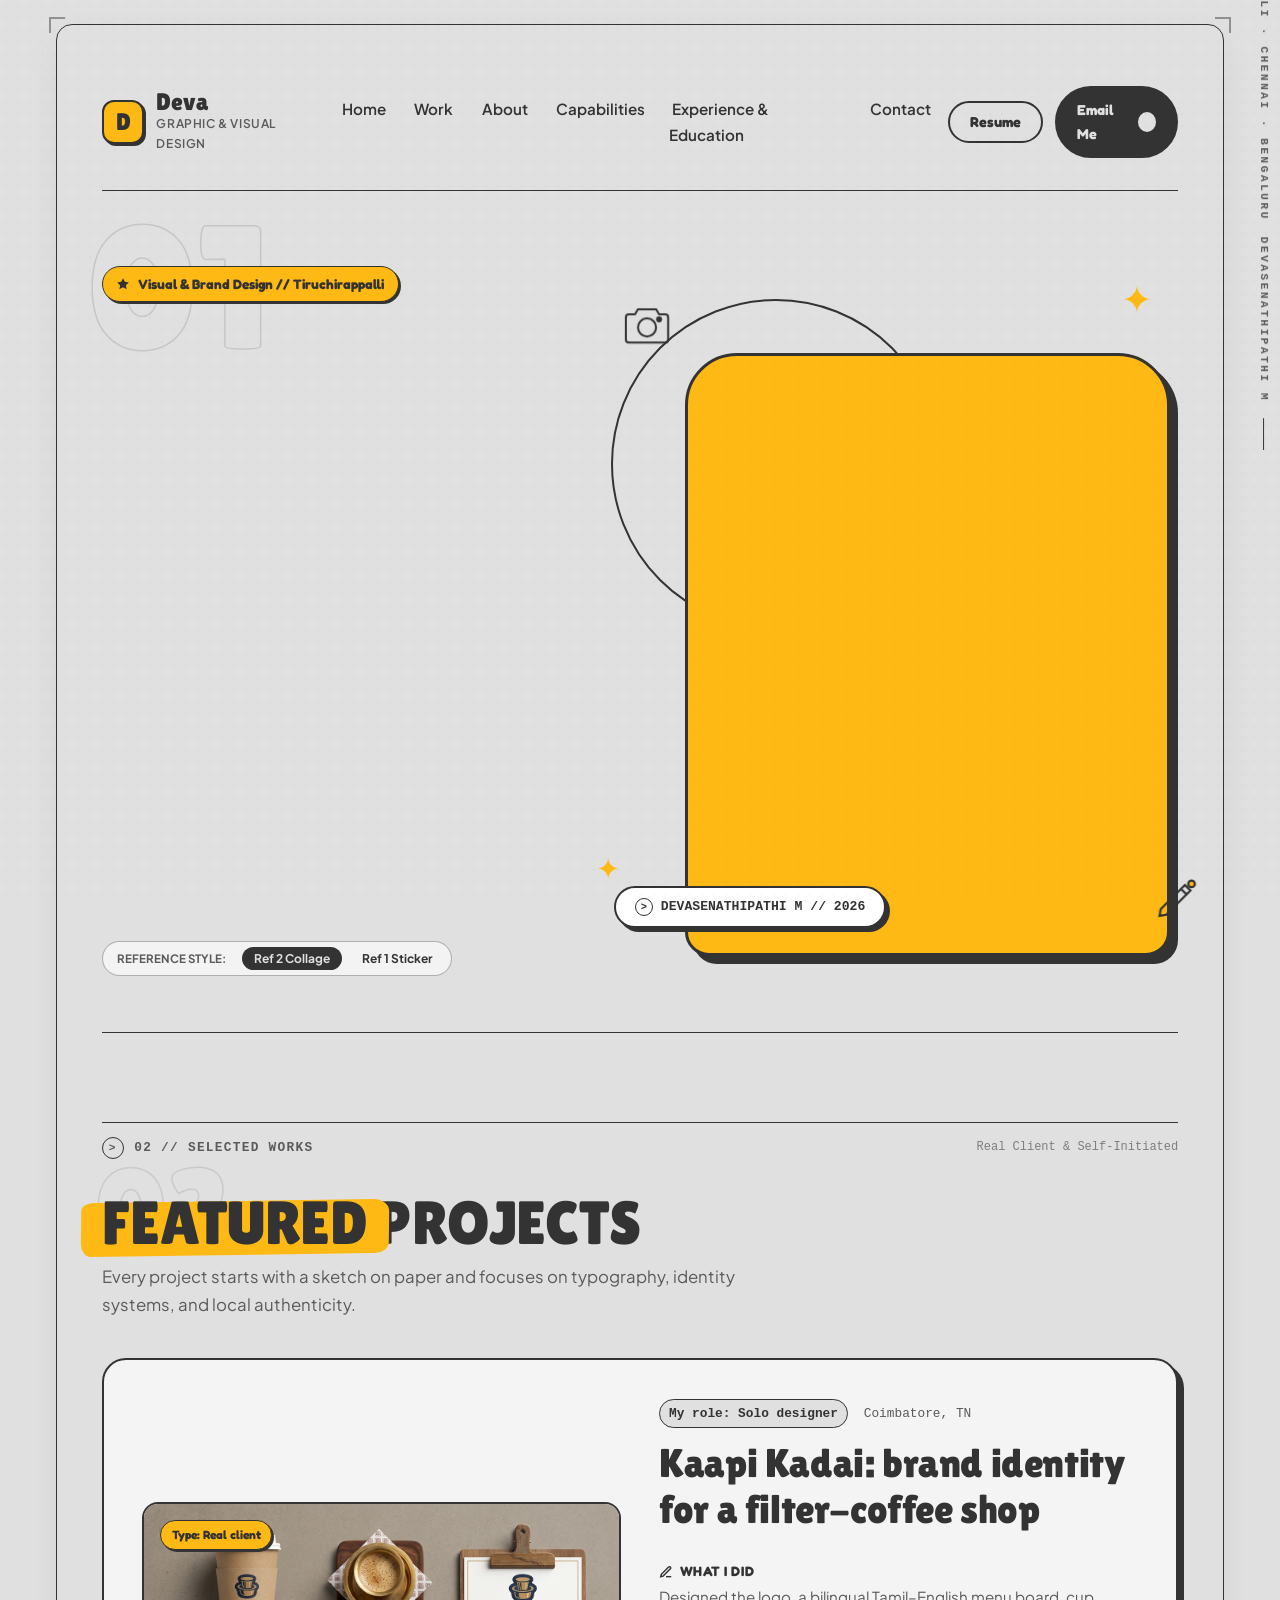
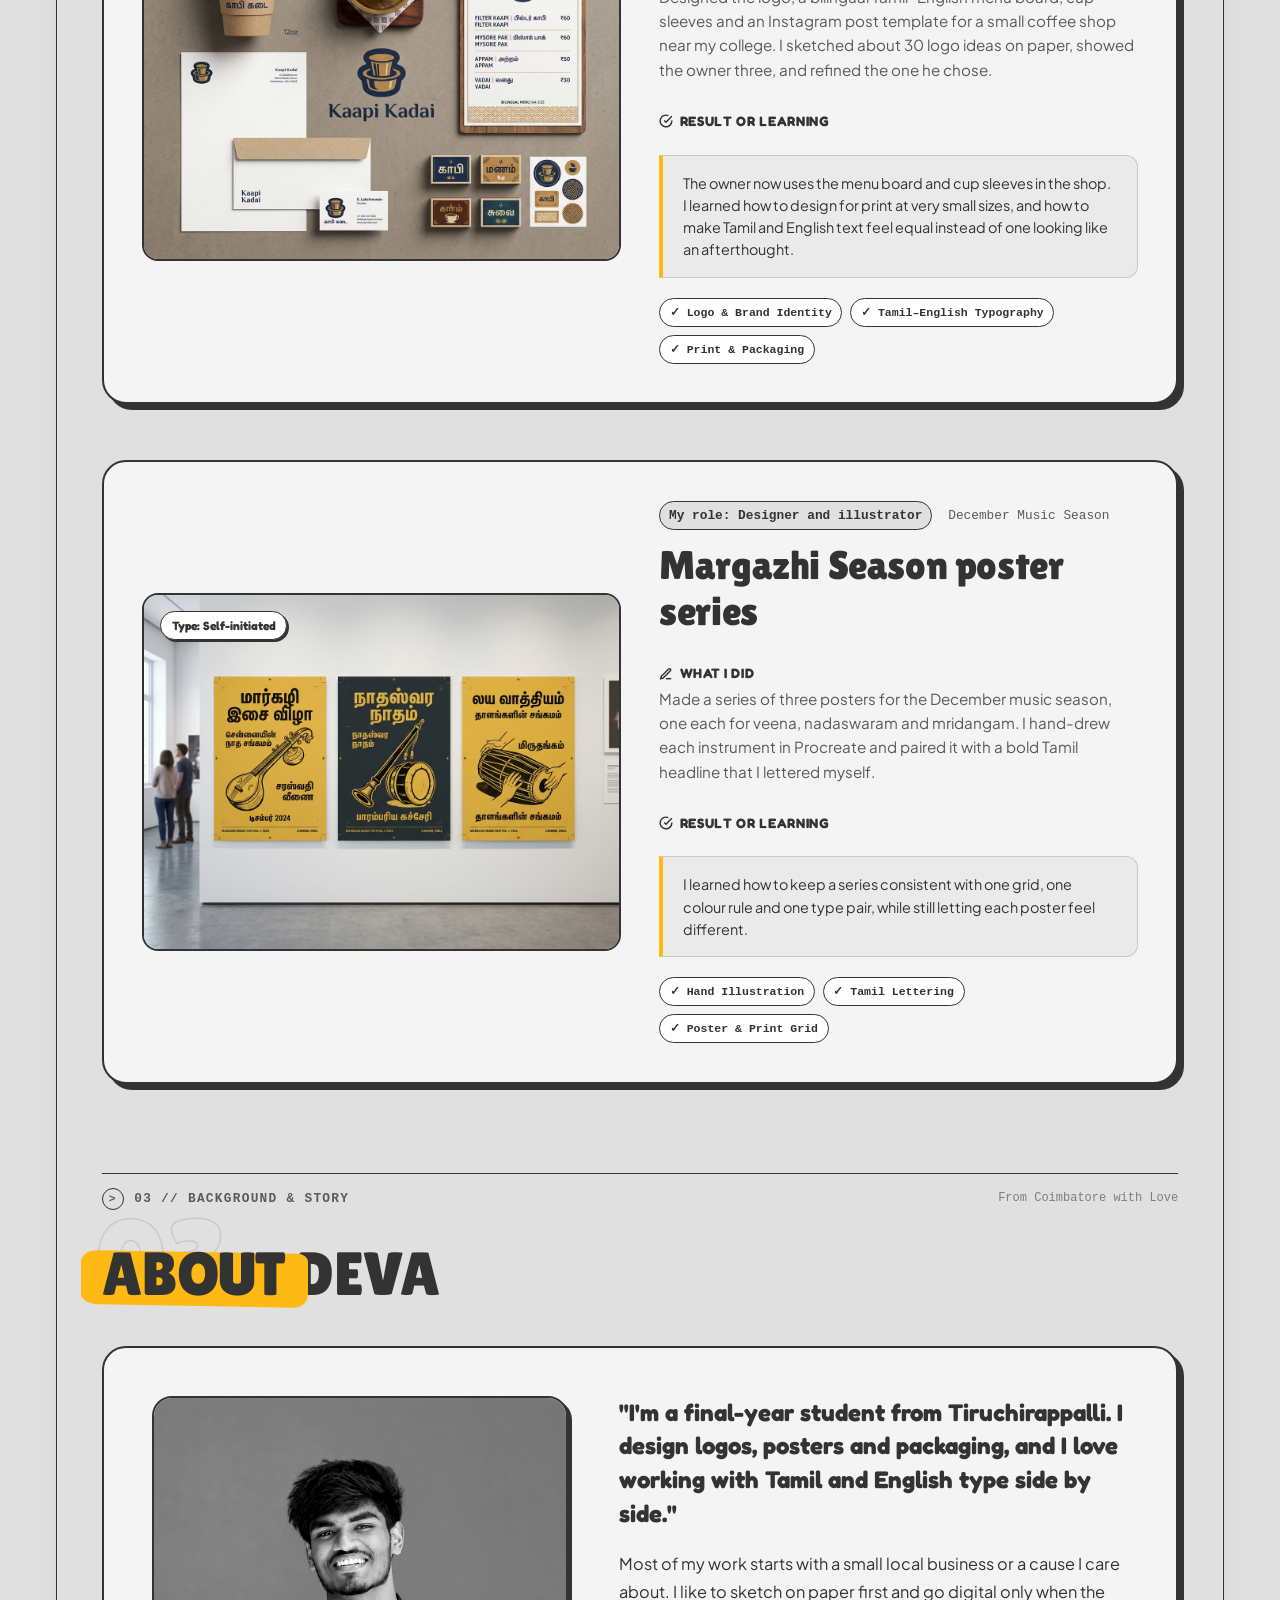
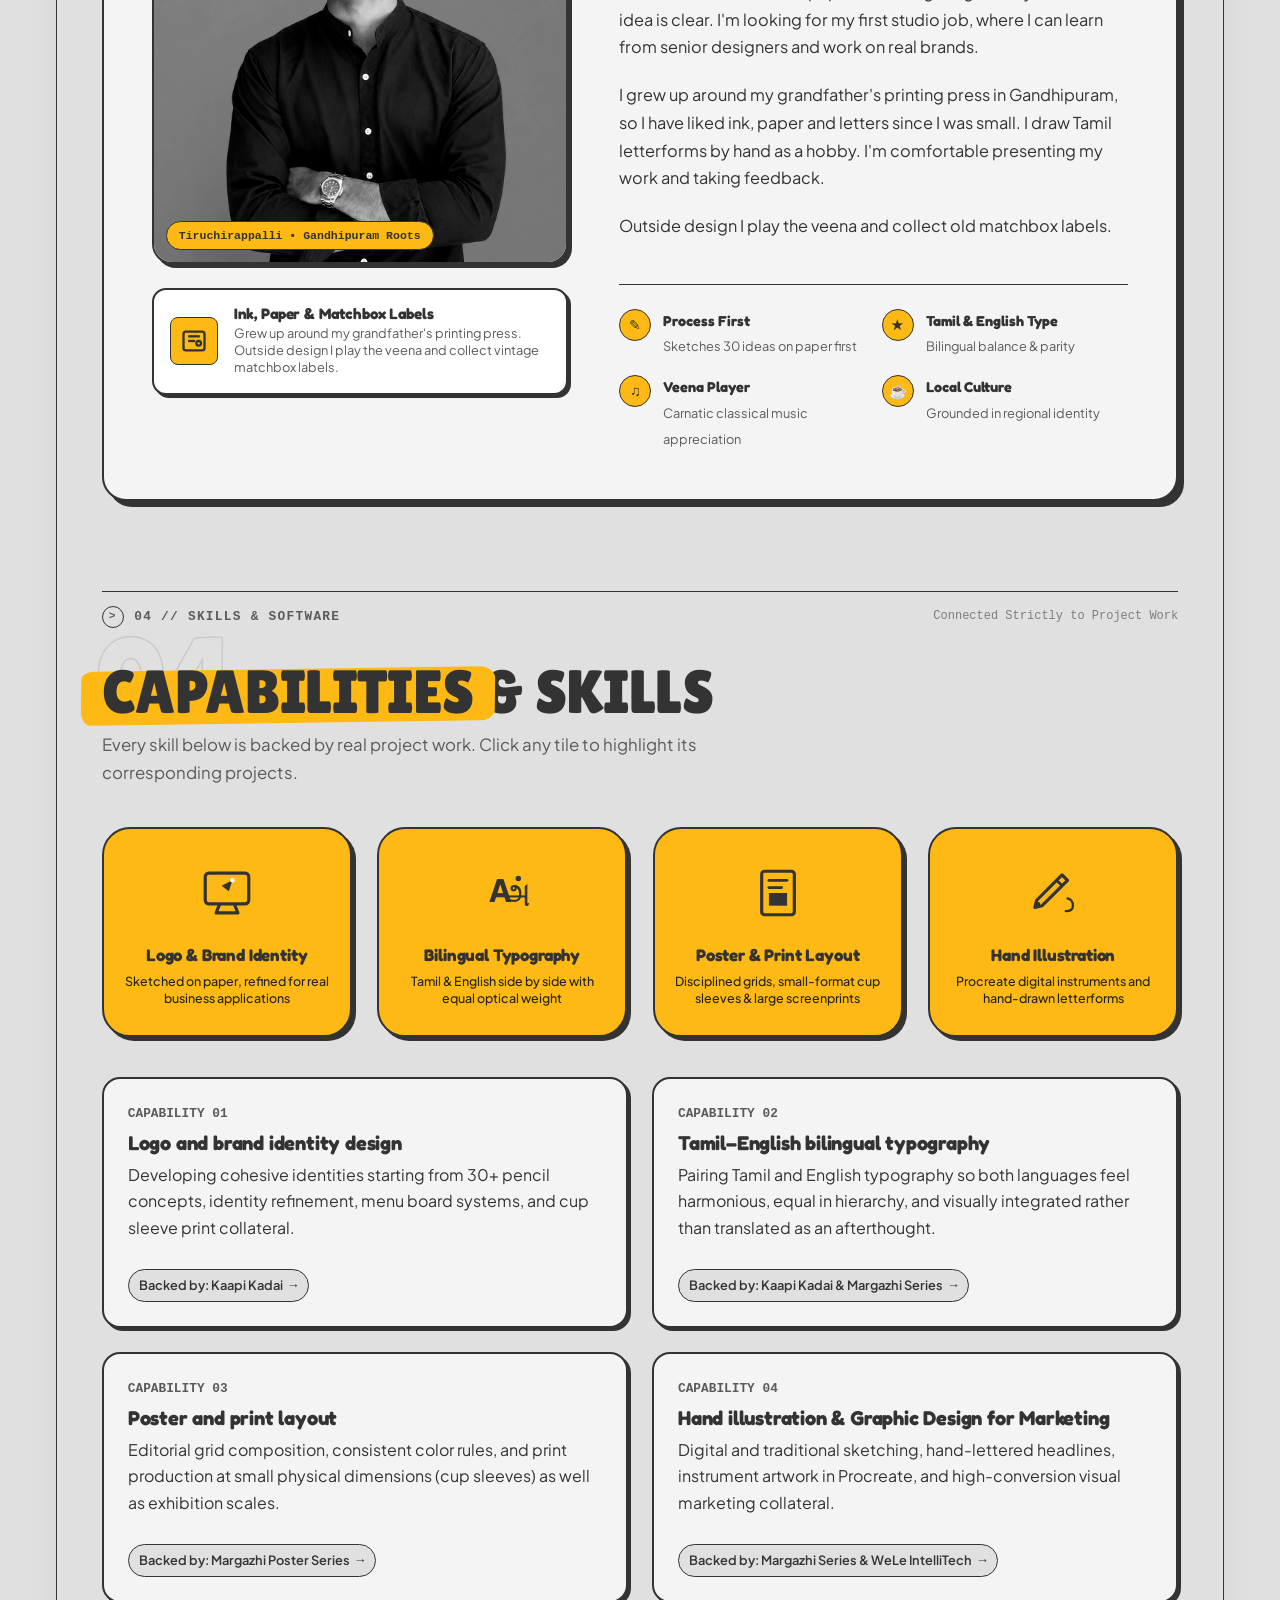
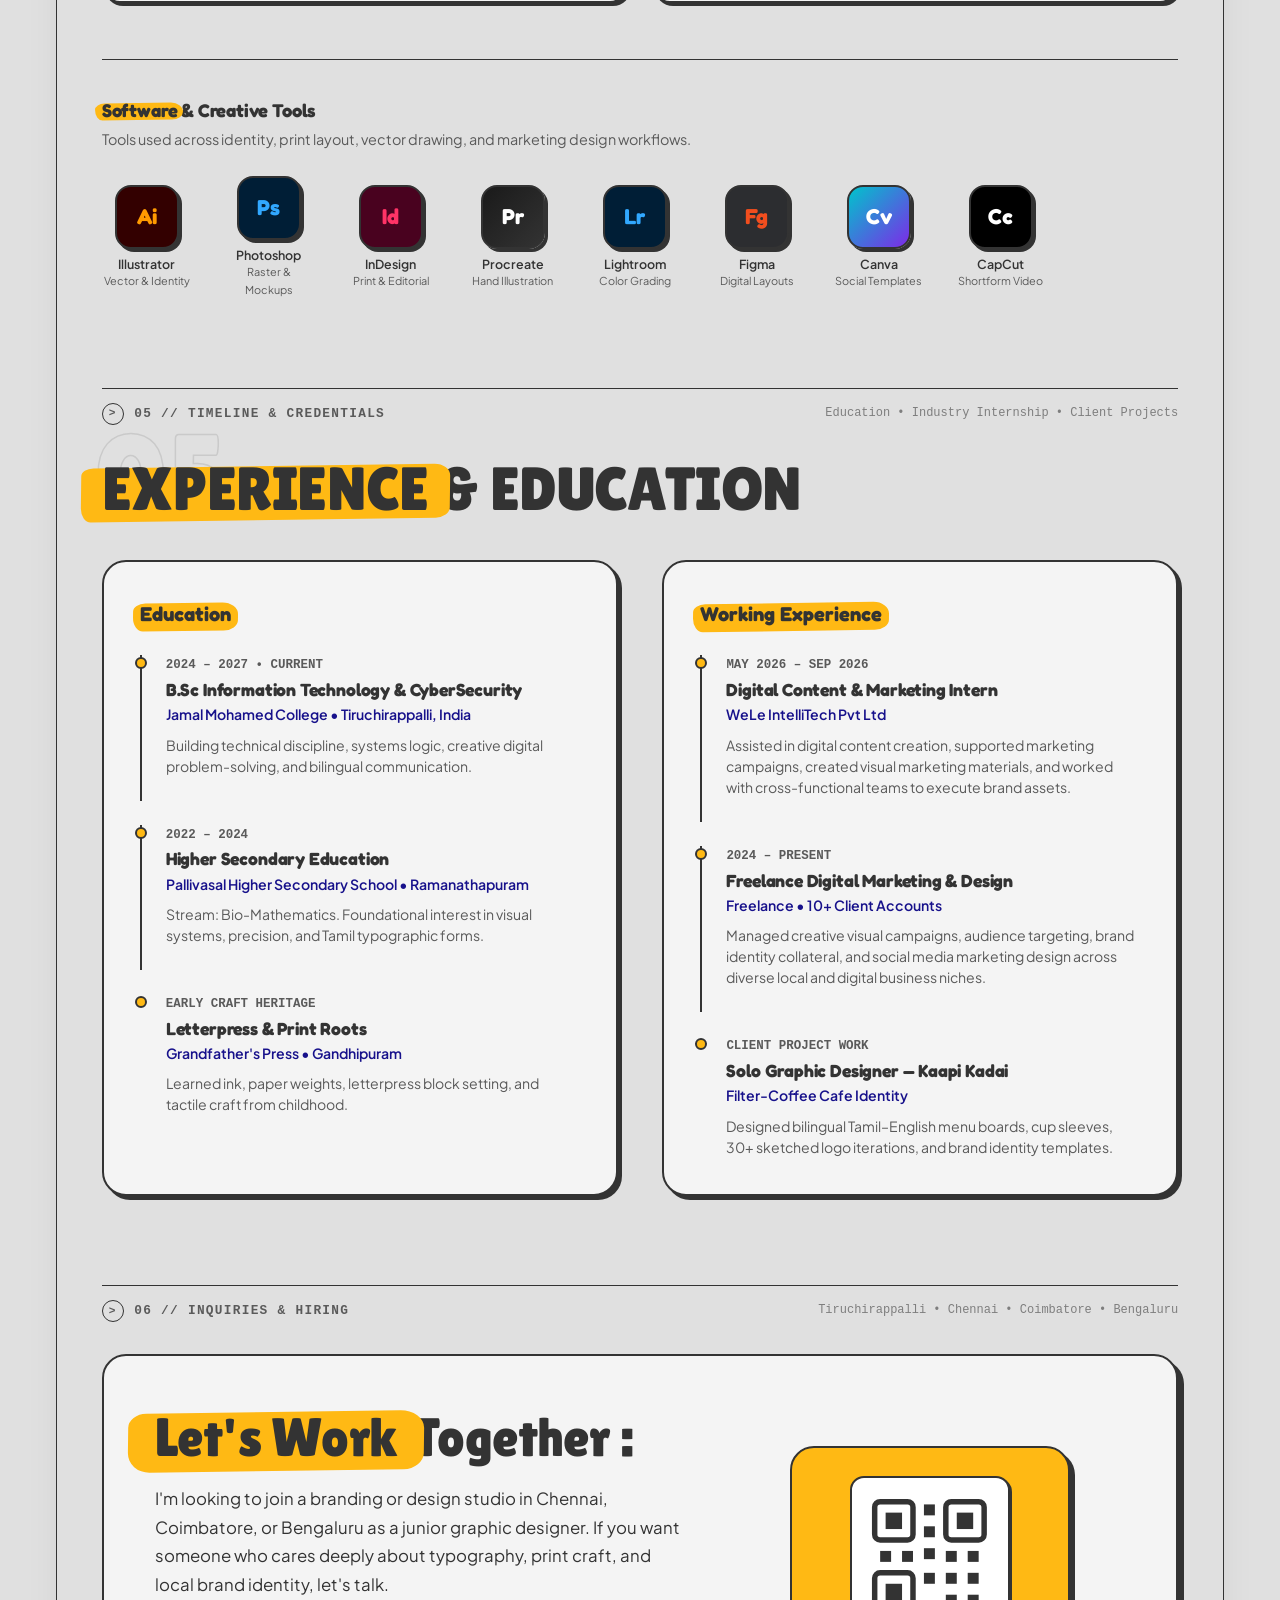
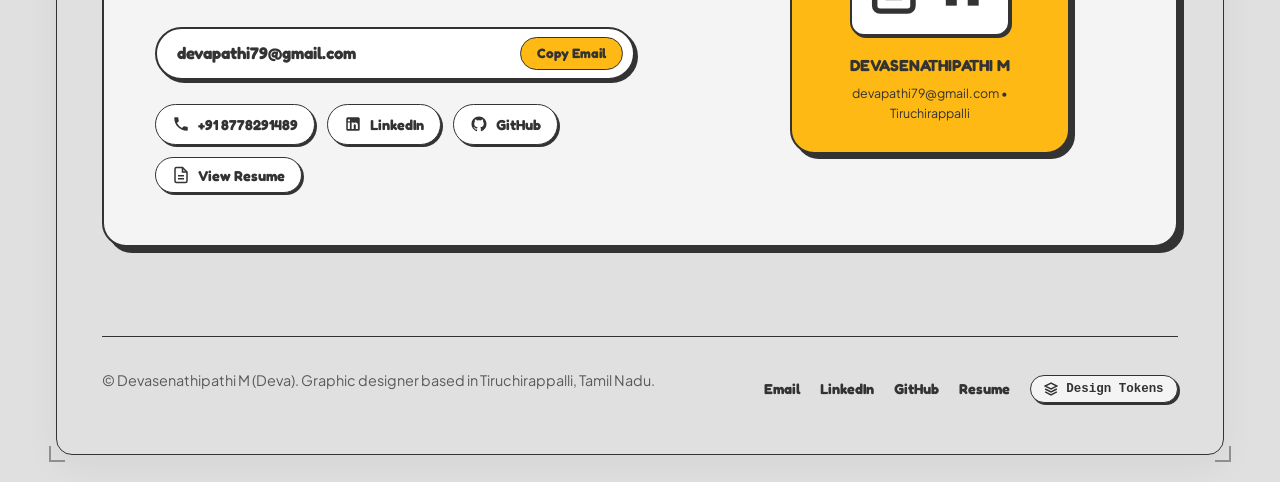
==== commit 96fff7c3: "Enlarge hero portrait, align head to camera icon, and add animated 3-4s site intro" ====
--- a/index.html
+++ b/index.html
@@ -7,15 +7,372 @@
   <meta name="description" content="Portfolio of Deva, a graphic designer who makes brands that feel local and look sharp. Visual Communication student based in Coimbatore.">
   
   <!-- Stylesheets -->
-  <link rel="stylesheet" href="./css/style.css">
+  <link rel="stylesheet" href="./css/style.css?v=20261019_v4">
+  
+  <!-- Critical Intro Styling (guarantees instant zero-flicker render on load) -->
+  <style>
+    .site-intro-overlay {
+      position: fixed;
+      inset: 0;
+      z-index: 99999;
+      background-color: #202022;
+      background-image: 
+        radial-gradient(rgba(255, 255, 255, 0.08) 1.5px, transparent 1.5px),
+        linear-gradient(to right, rgba(255, 255, 255, 0.04) 1px, transparent 1px),
+        linear-gradient(to bottom, rgba(255, 255, 255, 0.04) 1px, transparent 1px);
+      background-size: 24px 24px, 48px 48px, 48px 48px;
+      display: flex;
+      align-items: center;
+      justify-content: center;
+      overflow: hidden;
+      will-change: transform, opacity;
+      transition: transform 0.65s cubic-bezier(0.77, 0, 0.175, 1), opacity 0.5s ease;
+    }
+    .site-intro-overlay.intro-hidden {
+      transform: translateY(-100%);
+      pointer-events: none;
+    }
+    .intro-curtain {
+      position: relative;
+      width: 100%;
+      height: 100%;
+      max-width: 920px;
+      max-height: 640px;
+      margin: auto;
+      padding: clamp(1.25rem, 4vw, 2.5rem);
+      display: flex;
+      flex-direction: column;
+      justify-content: space-between;
+      box-sizing: border-box;
+    }
+    .intro-topbar {
+      display: flex;
+      align-items: center;
+      justify-content: space-between;
+      width: 100%;
+      z-index: 10;
+    }
+    .intro-pill-badge {
+      display: inline-flex;
+      align-items: center;
+      gap: 0.5rem;
+      background-color: rgba(255, 255, 255, 0.08);
+      border: 1.5px solid rgba(255, 255, 255, 0.22);
+      border-radius: 9999px;
+      padding: 0.35rem 0.85rem;
+      font-family: 'Space Mono', Consolas, monospace;
+      font-size: 0.72rem;
+      letter-spacing: 0.08em;
+      color: #EAEAEA;
+    }
+    .intro-pulse-dot {
+      width: 8px;
+      height: 8px;
+      background-color: #FFB914;
+      border-radius: 50%;
+      box-shadow: 0 0 10px #FFB914;
+      animation: pulseDot 1s infinite alternate;
+    }
+    @keyframes pulseDot {
+      0% { transform: scale(0.8); opacity: 0.7; }
+      100% { transform: scale(1.2); opacity: 1; }
+    }
+    .intro-skip-btn {
+      display: inline-flex;
+      align-items: center;
+      gap: 0.5rem;
+      background: transparent;
+      border: 1.5px solid rgba(255, 255, 255, 0.3);
+      color: #CCCCCC;
+      font-family: 'Space Mono', Consolas, monospace;
+      font-size: 0.75rem;
+      padding: 0.4rem 0.85rem;
+      border-radius: 9999px;
+      cursor: pointer;
+      transition: all 0.2s ease;
+    }
+    .intro-skip-btn kbd {
+      background: rgba(255, 255, 255, 0.15);
+      border-radius: 4px;
+      padding: 0.1rem 0.35rem;
+      font-size: 0.65rem;
+      color: #FFFFFF;
+    }
+    .intro-skip-btn:hover {
+      background: #FFB914;
+      color: #333333;
+      border-color: #FFB914;
+      transform: translateY(-1px);
+    }
+    .intro-skip-btn:hover kbd {
+      background: #333333;
+      color: #FFFFFF;
+    }
+    .intro-center-card {
+      position: relative;
+      background: #FFFFFF;
+      border: 3px solid #333333;
+      border-radius: 28px;
+      padding: clamp(1.75rem, 4.5vw, 3rem) clamp(1.5rem, 4.5vw, 2.75rem);
+      box-shadow: 10px 10px 0 #FFB914, 10px 10px 0 3px #333333;
+      display: flex;
+      flex-direction: column;
+      align-items: center;
+      text-align: center;
+      margin: auto 0;
+      transform: scale(0.96);
+      opacity: 0;
+      animation: introCardEntrance 0.6s cubic-bezier(0.16, 1, 0.3, 1) 0.1s forwards;
+    }
+    @keyframes introCardEntrance {
+      0% { transform: scale(0.9) translateY(20px); opacity: 0; }
+      100% { transform: scale(1) translateY(0); opacity: 1; }
+    }
+    .intro-corner-mark {
+      position: absolute;
+      font-family: 'Space Mono', Consolas, monospace;
+      font-size: 1.1rem;
+      font-weight: 700;
+      color: #333333;
+      line-height: 1;
+    }
+    .intro-corner-mark.top-left { top: 12px; left: 14px; }
+    .intro-corner-mark.top-right { top: 12px; right: 14px; }
+    .intro-corner-mark.bottom-left { bottom: 12px; left: 14px; }
+    .intro-corner-mark.bottom-right { bottom: 12px; right: 14px; }
+    .intro-brand-wrapper {
+      position: relative;
+      margin-bottom: 1rem;
+    }
+    .intro-monogram {
+      width: 66px;
+      height: 66px;
+      background-color: #FFB914;
+      color: #333333;
+      border: 2.5px solid #333333;
+      border-radius: 18px;
+      display: flex;
+      align-items: center;
+      justify-content: center;
+      font-family: 'Lilita One', 'Fredoka', cursive, sans-serif;
+      font-size: 2.2rem;
+      box-shadow: 4px 4px 0 #333333;
+      animation: introMonogramPop 0.7s cubic-bezier(0.34, 1.56, 0.64, 1) 0.2s both;
+    }
+    @keyframes introMonogramPop {
+      0% { transform: scale(0) rotate(-20deg); }
+      60% { transform: scale(1.15) rotate(4deg); }
+      100% { transform: scale(1) rotate(0deg); }
+    }
+    .intro-sparkle {
+      position: absolute;
+      top: -8px;
+      right: -12px;
+      color: #FFB914;
+      font-size: 1.6rem;
+      filter: drop-shadow(1px 1px 0 #333333);
+      animation: introSparkleSpin 3s linear infinite;
+    }
+    @keyframes introSparkleSpin {
+      0% { transform: rotate(0deg) scale(0.9); }
+      50% { transform: rotate(180deg) scale(1.2); }
+      100% { transform: rotate(360deg) scale(0.9); }
+    }
+    .intro-subtitle {
+      display: inline-block;
+      font-family: 'Space Mono', Consolas, monospace;
+      font-size: 0.78rem;
+      font-weight: 700;
+      letter-spacing: 0.12em;
+      color: #17118B;
+      margin-bottom: 0.4rem;
+      background: rgba(23, 17, 139, 0.12);
+      padding: 0.25rem 0.75rem;
+      border-radius: 9999px;
+    }
+    .intro-main-title {
+      font-family: 'Lilita One', 'Fredoka', cursive, sans-serif;
+      font-size: clamp(2.2rem, 5.5vw, 3.8rem);
+      line-height: 1.05;
+      color: #333333;
+      margin: 0.25rem 0 0.6rem;
+      display: flex;
+      flex-wrap: wrap;
+      justify-content: center;
+      gap: 0.4rem clamp(0.4rem, 1.2vw, 0.8rem);
+    }
+    .intro-highlight-text {
+      position: relative;
+      color: #333333;
+      z-index: 1;
+    }
+    .intro-highlight-text::before {
+      content: '';
+      position: absolute;
+      left: -4px;
+      right: -4px;
+      bottom: 6px;
+      height: 48%;
+      background-color: #FFB914;
+      z-index: -1;
+      border-radius: 4px;
+      transform: skewX(-6deg);
+      animation: introHighlightSweep 0.6s cubic-bezier(0.16, 1, 0.3, 1) 0.5s both;
+    }
+    @keyframes introHighlightSweep {
+      0% { width: 0; opacity: 0; }
+      100% { width: calc(100% + 8px); opacity: 1; }
+    }
+    .intro-designer-name {
+      font-family: 'Fredoka', 'Lilita One', sans-serif;
+      font-size: clamp(0.85rem, 1.8vw, 1rem);
+      color: #5A5A5A;
+      font-weight: 600;
+      margin: 0 0 1.25rem;
+    }
+    .intro-progress-box {
+      width: 100%;
+      max-width: 400px;
+      margin-top: 0.25rem;
+    }
+    .intro-progress-labels {
+      display: flex;
+      justify-content: space-between;
+      align-items: center;
+      font-family: 'Space Mono', Consolas, monospace;
+      font-size: 0.76rem;
+      color: #333333;
+      font-weight: 700;
+      margin-bottom: 0.45rem;
+    }
+    .intro-status-phrase {
+      color: #17118B;
+    }
+    .intro-counter-number {
+      font-variant-numeric: tabular-nums;
+      background: #FFB914;
+      padding: 0.15rem 0.5rem;
+      border: 1px solid #333333;
+      border-radius: 6px;
+      box-shadow: 2px 2px 0 #333333;
+    }
+    .intro-progress-track {
+      width: 100%;
+      height: 12px;
+      background-color: #EAEAEA;
+      border: 2px solid #333333;
+      border-radius: 8px;
+      overflow: hidden;
+      box-shadow: 3px 3px 0 #333333;
+    }
+    .intro-progress-fill {
+      width: 0%;
+      height: 100%;
+      background-color: #FFB914;
+      background-image: repeating-linear-gradient(
+        -45deg,
+        rgba(0, 0, 0, 0.12),
+        rgba(0, 0, 0, 0.12) 8px,
+        transparent 8px,
+        transparent 16px
+      );
+      background-size: 200% 100%;
+      animation: introStripes 1s linear infinite;
+      transition: width 0.08s linear;
+    }
+    @keyframes introStripes {
+      0% { background-position: 0 0; }
+      100% { background-position: 32px 0; }
+    }
+    .intro-bottom-tape {
+      display: flex;
+      align-items: center;
+      justify-content: center;
+      gap: 0.85rem;
+      flex-wrap: wrap;
+      font-family: 'Space Mono', Consolas, monospace;
+      font-size: 0.72rem;
+      color: #999999;
+      letter-spacing: 0.06em;
+      padding-top: 0.75rem;
+    }
+  </style>
   
   <!-- Motion Script (Defer, quiet and minimal system) -->
-  <script src="./js/motion.js" defer></script>
+  <script src="./js/motion.js?v=20261019_v4" defer></script>
   
   <!-- Favicon -->
   <link rel="icon" type="image/svg+xml" href="data:image/svg+xml,<svg xmlns='http://www.w3.org/2000/svg' viewBox='0 0 100 100'><rect width='100' height='100' rx='24' fill='%23FFB914'/><text x='50%' y='68%' font-family='sans-serif' font-weight='900' font-size='56' fill='%23333333' text-anchor='middle'>D</text></svg>">
 </head>
 <body>
+
+  <!-- ====================================================================
+       SITE INTRO OVERLAY (3 to 4 Second Animated Neo-Retro Intro)
+       ==================================================================== -->
+  <aside id="site-intro-overlay" class="site-intro-overlay" aria-label="Portfolio Introduction">
+    <div class="intro-curtain">
+      
+      <!-- Top Bar: Stamp & Skip Button -->
+      <div class="intro-topbar">
+        <div class="intro-pill-badge">
+          <span class="intro-pulse-dot"></span>
+          <span>DEVASENATHIPATHI M // ARCHIVE 2026</span>
+        </div>
+        <button type="button" id="intro-skip-btn" class="intro-skip-btn" aria-label="Skip Introduction">
+          <span>Skip</span>
+          <kbd>ESC</kbd>
+          <span class="intro-arrow">&rarr;</span>
+        </button>
+      </div>
+
+      <!-- Center Editorial Showcase Card -->
+      <div class="intro-center-card">
+        <!-- Corner Registration Marks -->
+        <span class="intro-corner-mark top-left">+</span>
+        <span class="intro-corner-mark top-right">+</span>
+        <span class="intro-corner-mark bottom-left">+</span>
+        <span class="intro-corner-mark bottom-right">+</span>
+
+        <!-- Monogram Pop -->
+        <div class="intro-brand-wrapper">
+          <div class="intro-monogram">D</div>
+          <span class="intro-sparkle">&#10022;</span>
+        </div>
+
+        <!-- Chunky Kinetic Title -->
+        <div class="intro-text-block">
+          <span class="intro-subtitle">PORTFOLIO &bull; VISUAL IDENTITY</span>
+          <h1 class="intro-main-title">
+            <span>GRAPHIC</span>
+            <span class="intro-highlight-text">DESIGNER.</span>
+          </h1>
+          <p class="intro-designer-name">Devasenathipathi M &bull; Brand &bull; Typography &bull; Systems</p>
+        </div>
+
+        <!-- Neo-Retro Progress Gauge -->
+        <div class="intro-progress-box">
+          <div class="intro-progress-labels">
+            <span id="intro-status-phrase" class="intro-status-phrase">Initializing Design Archive...</span>
+            <span id="intro-counter-number" class="intro-counter-number">00%</span>
+          </div>
+          <div class="intro-progress-track">
+            <div id="intro-progress-fill" class="intro-progress-fill"></div>
+          </div>
+        </div>
+
+      </div>
+
+      <!-- Bottom Coordinate Tape -->
+      <div class="intro-bottom-tape">
+        <span>TIRUCHIRAPPALLI, TN</span>
+        <span>&bull;</span>
+        <span>TAMIL–ENGLISH TYPOGRAPHY</span>
+        <span>&bull;</span>
+        <span>AUTHENTIC LOCAL BRANDS</span>
+      </div>
+
+    </div>
+  </aside>
 
   <!-- Vertical running metadata along page border -->
   <div class="edge-metadata">
@@ -155,7 +512,7 @@
               <div class="portrait-treatment-b">
                 <div class="outline-circle-b"></div>
                 <div class="backdrop-shape-b"></div>
-                <img src="./assets/images/rsg.jpg?v=dev" alt="Deva - Graphic Designer Portrait" class="subject-image-b motion-image">
+                <img src="./assets/images/deva_cutout.png?v=hero_large_20261019" alt="Deva - Graphic Designer Portrait" class="subject-image-b motion-image">
                 <div class="editorial-stamp-b">
                   <span class="circle-arrow">&gt;</span>
                   <span>DEVASENATHIPATHI M // 2026</span>
@@ -177,7 +534,7 @@
                   <span class="confetti-dot navy" style="width: 16px; height: 16px; bottom: 40px; right: 50px;"></span>
                   <span class="confetti-dot yellow" style="width: 22px; height: 22px; bottom: 30px; left: 60px;"></span>
                 </div>
-                <img src="./assets/images/rsg.jpg?v=dev" alt="Deva - Graphic Designer Sticker Portrait" class="subject-image-a motion-image">
+                <img src="./assets/images/deva_cutout.png?v=hero_large_20261019" alt="Deva - Graphic Designer Sticker Portrait" class="subject-image-a motion-image">
               </div>
 
             </div>
--- a/css/style.css
+++ b/css/style.css
@@ -417,9 +417,9 @@
 
 .hero-grid {
   display: grid;
-  grid-template-columns: 1.15fr 0.85fr;
-  align-items: center;
-  gap: clamp(2rem, 5vw, 4.5rem);
+  grid-template-columns: 1fr 1.15fr;
+  align-items: center;
+  gap: clamp(1.5rem, 3.5vw, 3rem);
 }
 
 /* Ghost outline numeral background */
@@ -608,8 +608,9 @@
 .portrait-container {
   position: relative;
   width: 100%;
-  max-width: 440px;
-  min-height: 480px;
+  max-width: 580px;
+  height: 670px;
+  min-height: 670px;
   display: flex;
   align-items: flex-end;
   justify-content: center;
@@ -624,10 +625,10 @@
   animation: floatDoodle 4s ease-in-out infinite alternate;
 }
 
-.doodle-sparkle-1 { top: -10px; right: 20px; font-size: 1.8rem; }
-.doodle-sparkle-2 { bottom: 40px; left: -20px; font-size: 1.4rem; animation-delay: 1.5s; }
-.doodle-camera { position: absolute; top: 15px; left: 10px; z-index: 10; }
-.doodle-tools { position: absolute; bottom: 15px; right: 0; z-index: 10; }
+.doodle-sparkle-1 { top: -20px; right: 25px; font-size: 2.4rem; }
+.doodle-sparkle-2 { bottom: 65px; left: -30px; font-size: 1.8rem; animation-delay: 1.5s; }
+.doodle-camera { position: absolute; top: 18px; left: 0px; z-index: 10; transform: scale(1.15); }
+.doodle-tools { position: absolute; bottom: 25px; right: -20px; z-index: 10; transform: scale(1.15); }
 
 @keyframes floatDoodle {
   0% { transform: translateY(0) rotate(0deg); }
@@ -640,32 +641,34 @@
 .portrait-treatment-b {
   position: relative;
   width: 100%;
+  height: 100%;
   display: flex;
   justify-content: center;
+  align-items: flex-end;
 }
 
 /* Golden yellow rounded rectangle card behind subject */
 .backdrop-shape-b {
   position: absolute;
-  right: 15px;
+  right: 8px;
   bottom: 0;
-  width: 72%;
-  height: 82%;
+  width: 88%;
+  height: 90%;
   background-color: var(--primary-highlight);
-  border-radius: 40px 40px 16px 16px;
-  border: 2px solid var(--primary-text);
+  border-radius: 52px 52px 24px 24px;
+  border: 3.5px solid var(--primary-text);
   z-index: 1;
-  box-shadow: 4px 4px 0 var(--primary-text);
+  box-shadow: 8px 8px 0 var(--primary-text);
 }
 
 /* Thin black outline circle partially behind portrait */
 .outline-circle-b {
   position: absolute;
-  top: 10%;
-  left: 5%;
-  width: 220px;
-  height: 220px;
-  border: 1.8px solid var(--primary-text);
+  top: 2%;
+  left: -15px;
+  width: 330px;
+  height: 330px;
+  border: 2.5px solid var(--primary-text);
   border-radius: 50%;
   z-index: 0;
   pointer-events: none;
@@ -674,51 +677,52 @@
 /* Editorial Metadata Stamp On Visual */
 .editorial-stamp-b {
   position: absolute;
-  bottom: 1.25rem;
-  left: -1rem;
+  bottom: 1.75rem;
+  left: -12px;
   background-color: #FFFFFF;
+  border: 2.5px solid var(--primary-text);
+  border-radius: var(--pill-radius);
+  padding: 0.5rem 1.15rem;
+  font-family: var(--font-mono);
+  font-size: 0.82rem;
+  font-weight: 700;
+  color: var(--primary-text);
+  z-index: 6;
+  box-shadow: 4px 4px 0 var(--primary-text);
+  display: flex;
+  align-items: center;
+  gap: 0.5rem;
+}
+
+.editorial-stamp-b .circle-arrow {
+  width: 18px;
+  height: 18px;
   border: 1.5px solid var(--primary-text);
-  border-radius: var(--pill-radius);
-  padding: 0.35rem 0.85rem;
-  font-family: var(--font-mono);
-  font-size: 0.72rem;
-  font-weight: 700;
-  color: var(--primary-text);
-  z-index: 5;
-  box-shadow: 2px 2px 0 var(--primary-text);
-  display: flex;
-  align-items: center;
-  gap: 0.4rem;
-}
-
-.editorial-stamp-b .circle-arrow {
-  width: 16px;
-  height: 16px;
-  border: 1px solid var(--primary-text);
   border-radius: 50%;
   display: inline-flex;
   align-items: center;
   justify-content: center;
-  font-size: 0.6rem;
+  font-size: 0.65rem;
 }
 
 /* The Monochrome Portrait Photo */
 .subject-image-b {
   position: relative;
   z-index: 3;
-  width: 86%;
-  max-width: 380px;
+  width: auto;
+  max-width: 100%;
+  height: 100%;
+  max-height: 655px;
+  object-fit: contain;
+  object-position: bottom center;
   filter: grayscale(100%) contrast(110%);
-  border-radius: 20px 20px 0 0;
-  transform: translateY(4px);
-  mask-image: linear-gradient(to top, rgba(0,0,0,1) 90%, rgba(0,0,0,0.95) 100%);
-  -webkit-mask-image: linear-gradient(to top, rgba(0,0,0,1) 90%, rgba(0,0,0,0.95) 100%);
+  transform: translateY(0);
   transition: filter var(--transition-smooth), transform var(--transition-smooth);
 }
 
 .portrait-treatment-b:hover .subject-image-b {
-  filter: grayscale(80%) contrast(108%);
-  transform: translateY(0);
+  filter: grayscale(70%) contrast(112%);
+  transform: translateY(-4px) scale(1.02);
 }
 
 /* --------------------------------------------------------------------------
@@ -727,8 +731,10 @@
 .portrait-treatment-a {
   position: relative;
   width: 100%;
+  height: 100%;
   display: none; /* activated via toggle */
   justify-content: center;
+  align-items: flex-end;
 }
 
 .backdrop-circle-a {
@@ -736,17 +742,18 @@
   top: 50%;
   left: 50%;
   transform: translate(-50%, -50%);
-  width: 320px;
-  height: 320px;
+  width: 480px;
+  height: 480px;
   background-color: var(--primary-highlight);
   border-radius: 50%;
-  border: 2px solid var(--primary-text);
+  border: 3.5px solid var(--primary-text);
+  box-shadow: 8px 8px 0 var(--primary-text);
   z-index: 1;
 }
 
 .confetti-container {
   position: absolute;
-  inset: -20px;
+  inset: -30px;
   pointer-events: none;
   z-index: 2;
 }
@@ -762,22 +769,24 @@
 
 .confetti-dot.yellow {
   background-color: var(--primary-highlight);
-  border: 1px solid var(--primary-text);
+  border: 1.5px solid var(--primary-text);
 }
 
 .subject-image-a {
   position: relative;
   z-index: 4;
-  width: 78%;
-  max-width: 340px;
-  border-radius: 28px;
-  border: 8px solid var(--white-contour);
-  box-shadow: 0 10px 28px rgba(0, 0, 0, 0.12), 4px 4px 0 var(--primary-text);
+  width: auto;
+  max-width: 100%;
+  height: 100%;
+  max-height: 650px;
+  object-fit: contain;
+  object-position: bottom center;
+  filter: drop-shadow(0 0 0 8px var(--white-contour)) drop-shadow(6px 6px 0 var(--primary-text));
   transition: transform var(--transition-quick);
 }
 
 .portrait-treatment-a:hover .subject-image-a {
-  transform: scale(1.02) rotate(-1deg);
+  transform: scale(1.03) rotate(-1.5deg);
 }
 
 /* Display active state */
@@ -785,6 +794,328 @@
 .treatment-active-b .portrait-treatment-a { display: none; }
 .treatment-active-a .portrait-treatment-b { display: none; }
 .treatment-active-a .portrait-treatment-a { display: flex; }
+
+/* ==========================================================================
+   ANIMATED INTRO OVERLAY SYSTEM (3 to 4 Seconds Neo-Retro Theme)
+   ========================================================================== */
+.site-intro-overlay {
+  position: fixed;
+  inset: 0;
+  z-index: 99999;
+  background-color: #202022;
+  background-image: 
+    radial-gradient(rgba(255, 255, 255, 0.08) 1.5px, transparent 1.5px),
+    linear-gradient(to right, rgba(255, 255, 255, 0.04) 1px, transparent 1px),
+    linear-gradient(to bottom, rgba(255, 255, 255, 0.04) 1px, transparent 1px);
+  background-size: 24px 24px, 48px 48px, 48px 48px;
+  display: flex;
+  align-items: center;
+  justify-content: center;
+  overflow: hidden;
+  will-change: transform, opacity;
+  transition: transform 0.65s cubic-bezier(0.77, 0, 0.175, 1), opacity 0.5s ease;
+}
+
+.site-intro-overlay.intro-hidden {
+  transform: translateY(-100%);
+  pointer-events: none;
+}
+
+.intro-curtain {
+  position: relative;
+  width: 100%;
+  height: 100%;
+  max-width: 920px;
+  max-height: 640px;
+  margin: auto;
+  padding: clamp(1.25rem, 4vw, 2.5rem);
+  display: flex;
+  flex-direction: column;
+  justify-content: space-between;
+  box-sizing: border-box;
+}
+
+.intro-topbar {
+  display: flex;
+  align-items: center;
+  justify-content: space-between;
+  width: 100%;
+  z-index: 10;
+}
+
+.intro-pill-badge {
+  display: inline-flex;
+  align-items: center;
+  gap: 0.5rem;
+  background-color: rgba(255, 255, 255, 0.08);
+  border: 1.5px solid rgba(255, 255, 255, 0.22);
+  border-radius: var(--pill-radius);
+  padding: 0.35rem 0.85rem;
+  font-family: var(--font-mono);
+  font-size: 0.72rem;
+  letter-spacing: 0.08em;
+  color: #EAEAEA;
+}
+
+.intro-pulse-dot {
+  width: 8px;
+  height: 8px;
+  background-color: var(--primary-highlight);
+  border-radius: 50%;
+  box-shadow: 0 0 10px var(--primary-highlight);
+  animation: pulseDot 1s infinite alternate;
+}
+
+@keyframes pulseDot {
+  0% { transform: scale(0.8); opacity: 0.7; }
+  100% { transform: scale(1.2); opacity: 1; }
+}
+
+.intro-skip-btn {
+  display: inline-flex;
+  align-items: center;
+  gap: 0.5rem;
+  background: transparent;
+  border: 1.5px solid rgba(255, 255, 255, 0.3);
+  color: #CCCCCC;
+  font-family: var(--font-mono);
+  font-size: 0.75rem;
+  padding: 0.4rem 0.85rem;
+  border-radius: var(--pill-radius);
+  cursor: pointer;
+  transition: all var(--transition-quick);
+}
+
+.intro-skip-btn kbd {
+  background: rgba(255, 255, 255, 0.15);
+  border-radius: 4px;
+  padding: 0.1rem 0.35rem;
+  font-size: 0.65rem;
+  color: #FFFFFF;
+}
+
+.intro-skip-btn:hover {
+  background: var(--primary-highlight);
+  color: var(--primary-text);
+  border-color: var(--primary-highlight);
+  transform: translateY(-1px);
+}
+
+.intro-skip-btn:hover kbd {
+  background: var(--primary-text);
+  color: #FFFFFF;
+}
+
+.intro-center-card {
+  position: relative;
+  background: #FFFFFF;
+  border: 3px solid var(--primary-text);
+  border-radius: 28px;
+  padding: clamp(1.75rem, 4.5vw, 3rem) clamp(1.5rem, 4.5vw, 2.75rem);
+  box-shadow: 10px 10px 0 var(--primary-highlight), 10px 10px 0 3px var(--primary-text);
+  display: flex;
+  flex-direction: column;
+  align-items: center;
+  text-align: center;
+  margin: auto 0;
+  transform: scale(0.96);
+  opacity: 0;
+  animation: introCardEntrance 0.6s cubic-bezier(0.16, 1, 0.3, 1) 0.1s forwards;
+}
+
+@keyframes introCardEntrance {
+  0% { transform: scale(0.9) translateY(20px); opacity: 0; }
+  100% { transform: scale(1) translateY(0); opacity: 1; }
+}
+
+.intro-corner-mark {
+  position: absolute;
+  font-family: var(--font-mono);
+  font-size: 1.1rem;
+  font-weight: 700;
+  color: var(--primary-text);
+  line-height: 1;
+}
+
+.intro-corner-mark.top-left { top: 12px; left: 14px; }
+.intro-corner-mark.top-right { top: 12px; right: 14px; }
+.intro-corner-mark.bottom-left { bottom: 12px; left: 14px; }
+.intro-corner-mark.bottom-right { bottom: 12px; right: 14px; }
+
+.intro-brand-wrapper {
+  position: relative;
+  margin-bottom: 1rem;
+}
+
+.intro-monogram {
+  width: 66px;
+  height: 66px;
+  background-color: var(--primary-highlight);
+  color: var(--primary-text);
+  border: 2.5px solid var(--primary-text);
+  border-radius: 18px;
+  display: flex;
+  align-items: center;
+  justify-content: center;
+  font-family: var(--font-display);
+  font-size: 2.2rem;
+  box-shadow: 4px 4px 0 var(--primary-text);
+  animation: introMonogramPop 0.7s cubic-bezier(0.34, 1.56, 0.64, 1) 0.2s both;
+}
+
+@keyframes introMonogramPop {
+  0% { transform: scale(0) rotate(-20deg); }
+  60% { transform: scale(1.15) rotate(4deg); }
+  100% { transform: scale(1) rotate(0deg); }
+}
+
+.intro-sparkle {
+  position: absolute;
+  top: -8px;
+  right: -12px;
+  color: var(--primary-highlight);
+  font-size: 1.6rem;
+  filter: drop-shadow(1px 1px 0 var(--primary-text));
+  animation: introSparkleSpin 3s linear infinite;
+}
+
+@keyframes introSparkleSpin {
+  0% { transform: rotate(0deg) scale(0.9); }
+  50% { transform: rotate(180deg) scale(1.2); }
+  100% { transform: rotate(360deg) scale(0.9); }
+}
+
+.intro-subtitle {
+  display: inline-block;
+  font-family: var(--font-mono);
+  font-size: 0.78rem;
+  font-weight: 700;
+  letter-spacing: 0.12em;
+  color: var(--secondary-navy);
+  margin-bottom: 0.4rem;
+  background: var(--navy-tint);
+  padding: 0.25rem 0.75rem;
+  border-radius: var(--pill-radius);
+}
+
+.intro-main-title {
+  font-family: var(--font-display);
+  font-size: clamp(2.2rem, 5.5vw, 3.8rem);
+  line-height: 1.05;
+  color: var(--primary-text);
+  margin: 0.25rem 0 0.6rem;
+  display: flex;
+  flex-wrap: wrap;
+  justify-content: center;
+  gap: 0.4rem clamp(0.4rem, 1.2vw, 0.8rem);
+}
+
+.intro-highlight-text {
+  position: relative;
+  color: var(--primary-text);
+  z-index: 1;
+}
+
+.intro-highlight-text::before {
+  content: '';
+  position: absolute;
+  left: -4px;
+  right: -4px;
+  bottom: 6px;
+  height: 48%;
+  background-color: var(--primary-highlight);
+  z-index: -1;
+  border-radius: 4px;
+  transform: skewX(-6deg);
+  animation: introHighlightSweep 0.6s cubic-bezier(0.16, 1, 0.3, 1) 0.5s both;
+}
+
+@keyframes introHighlightSweep {
+  0% { width: 0; opacity: 0; }
+  100% { width: calc(100% + 8px); opacity: 1; }
+}
+
+.intro-designer-name {
+  font-family: var(--font-heading);
+  font-size: clamp(0.85rem, 1.8vw, 1rem);
+  color: var(--text-muted);
+  font-weight: 600;
+  margin: 0 0 1.25rem;
+}
+
+.intro-progress-box {
+  width: 100%;
+  max-width: 400px;
+  margin-top: 0.25rem;
+}
+
+.intro-progress-labels {
+  display: flex;
+  justify-content: space-between;
+  align-items: center;
+  font-family: var(--font-mono);
+  font-size: 0.76rem;
+  color: var(--primary-text);
+  font-weight: 700;
+  margin-bottom: 0.45rem;
+}
+
+.intro-status-phrase {
+  color: var(--secondary-navy);
+}
+
+.intro-counter-number {
+  font-variant-numeric: tabular-nums;
+  background: var(--primary-highlight);
+  padding: 0.15rem 0.5rem;
+  border: 1px solid var(--primary-text);
+  border-radius: 6px;
+  box-shadow: 2px 2px 0 var(--primary-text);
+}
+
+.intro-progress-track {
+  width: 100%;
+  height: 12px;
+  background-color: #EAEAEA;
+  border: 2px solid var(--primary-text);
+  border-radius: 8px;
+  overflow: hidden;
+  box-shadow: 3px 3px 0 var(--primary-text);
+}
+
+.intro-progress-fill {
+  width: 0%;
+  height: 100%;
+  background-color: var(--primary-highlight);
+  background-image: repeating-linear-gradient(
+    -45deg,
+    rgba(0, 0, 0, 0.12),
+    rgba(0, 0, 0, 0.12) 8px,
+    transparent 8px,
+    transparent 16px
+  );
+  background-size: 200% 100%;
+  animation: introStripes 1s linear infinite;
+  transition: width 0.08s linear;
+}
+
+@keyframes introStripes {
+  0% { background-position: 0 0; }
+  100% { background-position: 32px 0; }
+}
+
+.intro-bottom-tape {
+  display: flex;
+  align-items: center;
+  justify-content: center;
+  gap: 0.85rem;
+  flex-wrap: wrap;
+  font-family: var(--font-mono);
+  font-size: 0.72rem;
+  color: #999999;
+  letter-spacing: 0.06em;
+  padding-top: 0.75rem;
+}
 
 /* ==========================================================================
    SECTION COMMON HEADER & DIVIDERS
@@ -1896,8 +2227,9 @@
   }
 
   .portrait-container {
-    max-width: 360px;
-    min-height: 400px;
+    max-width: 440px;
+    height: 500px;
+    min-height: 500px;
     margin: 0 auto;
   }
 
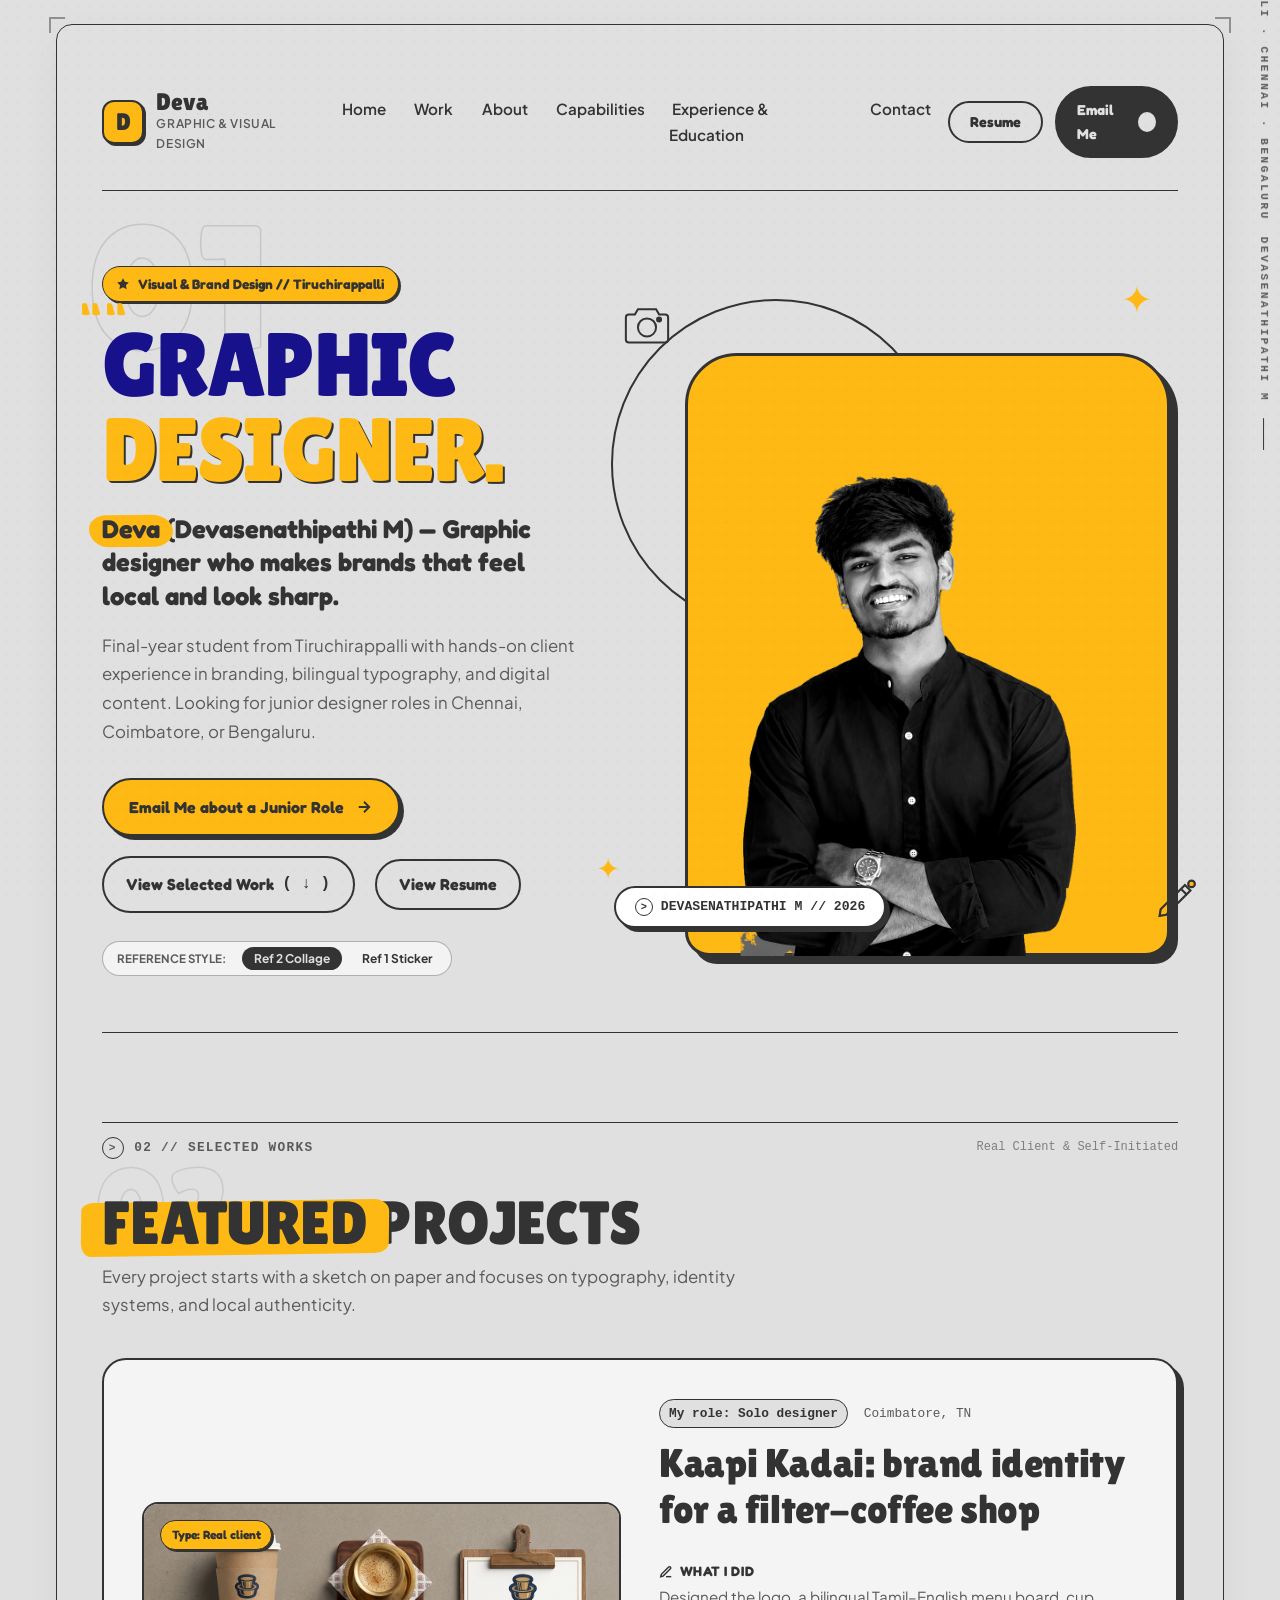
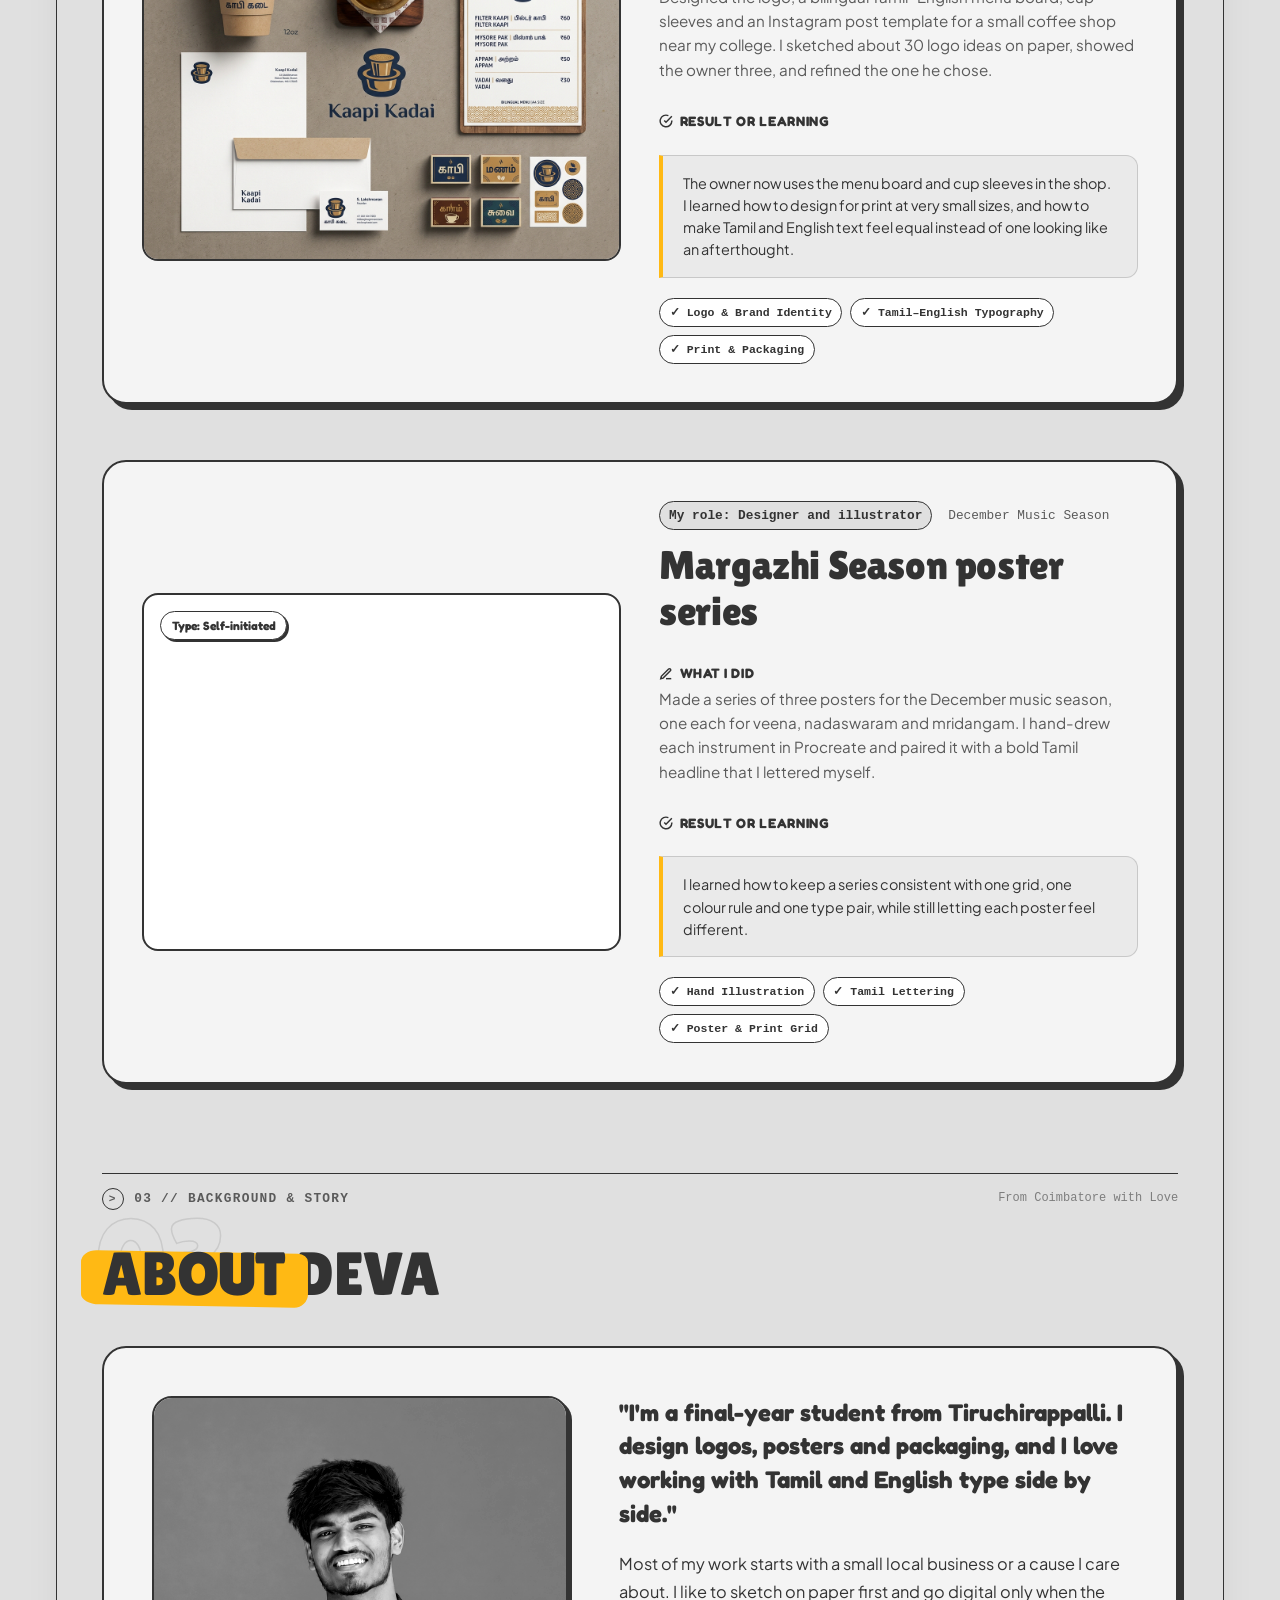
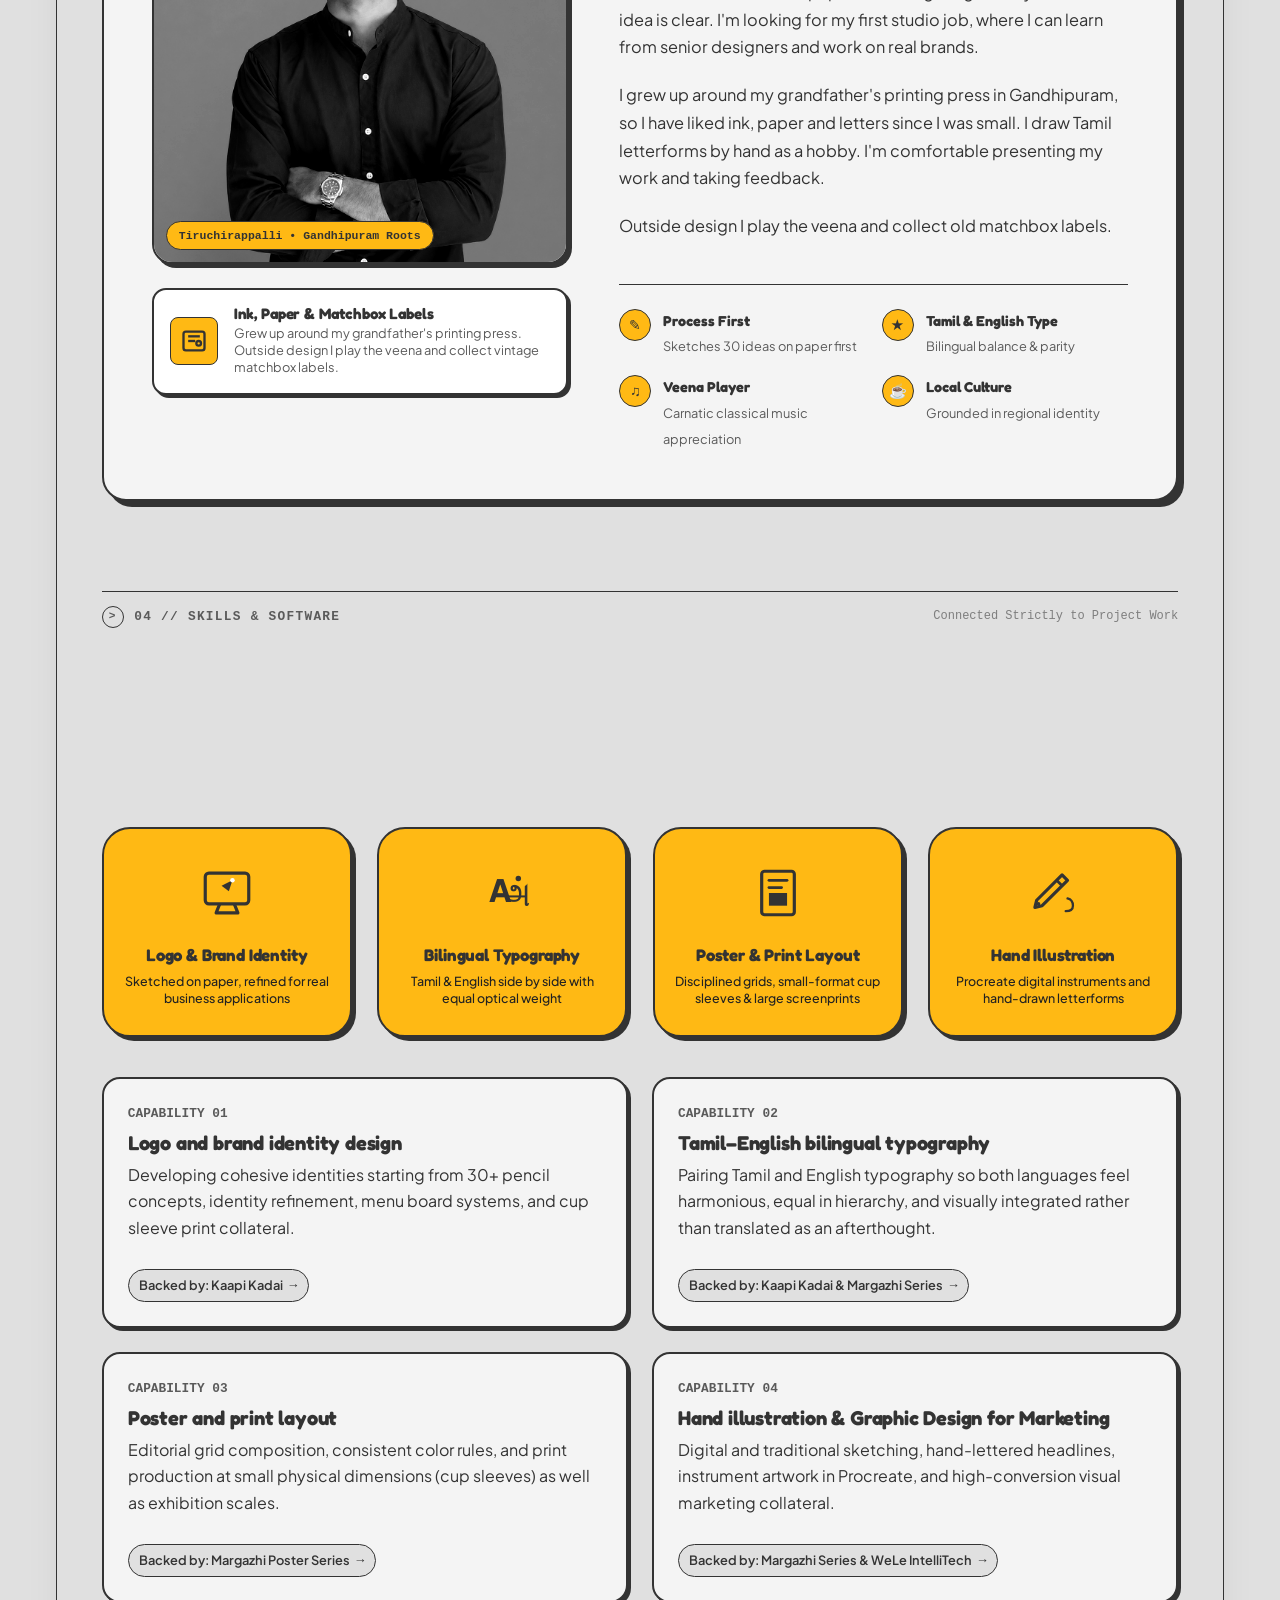
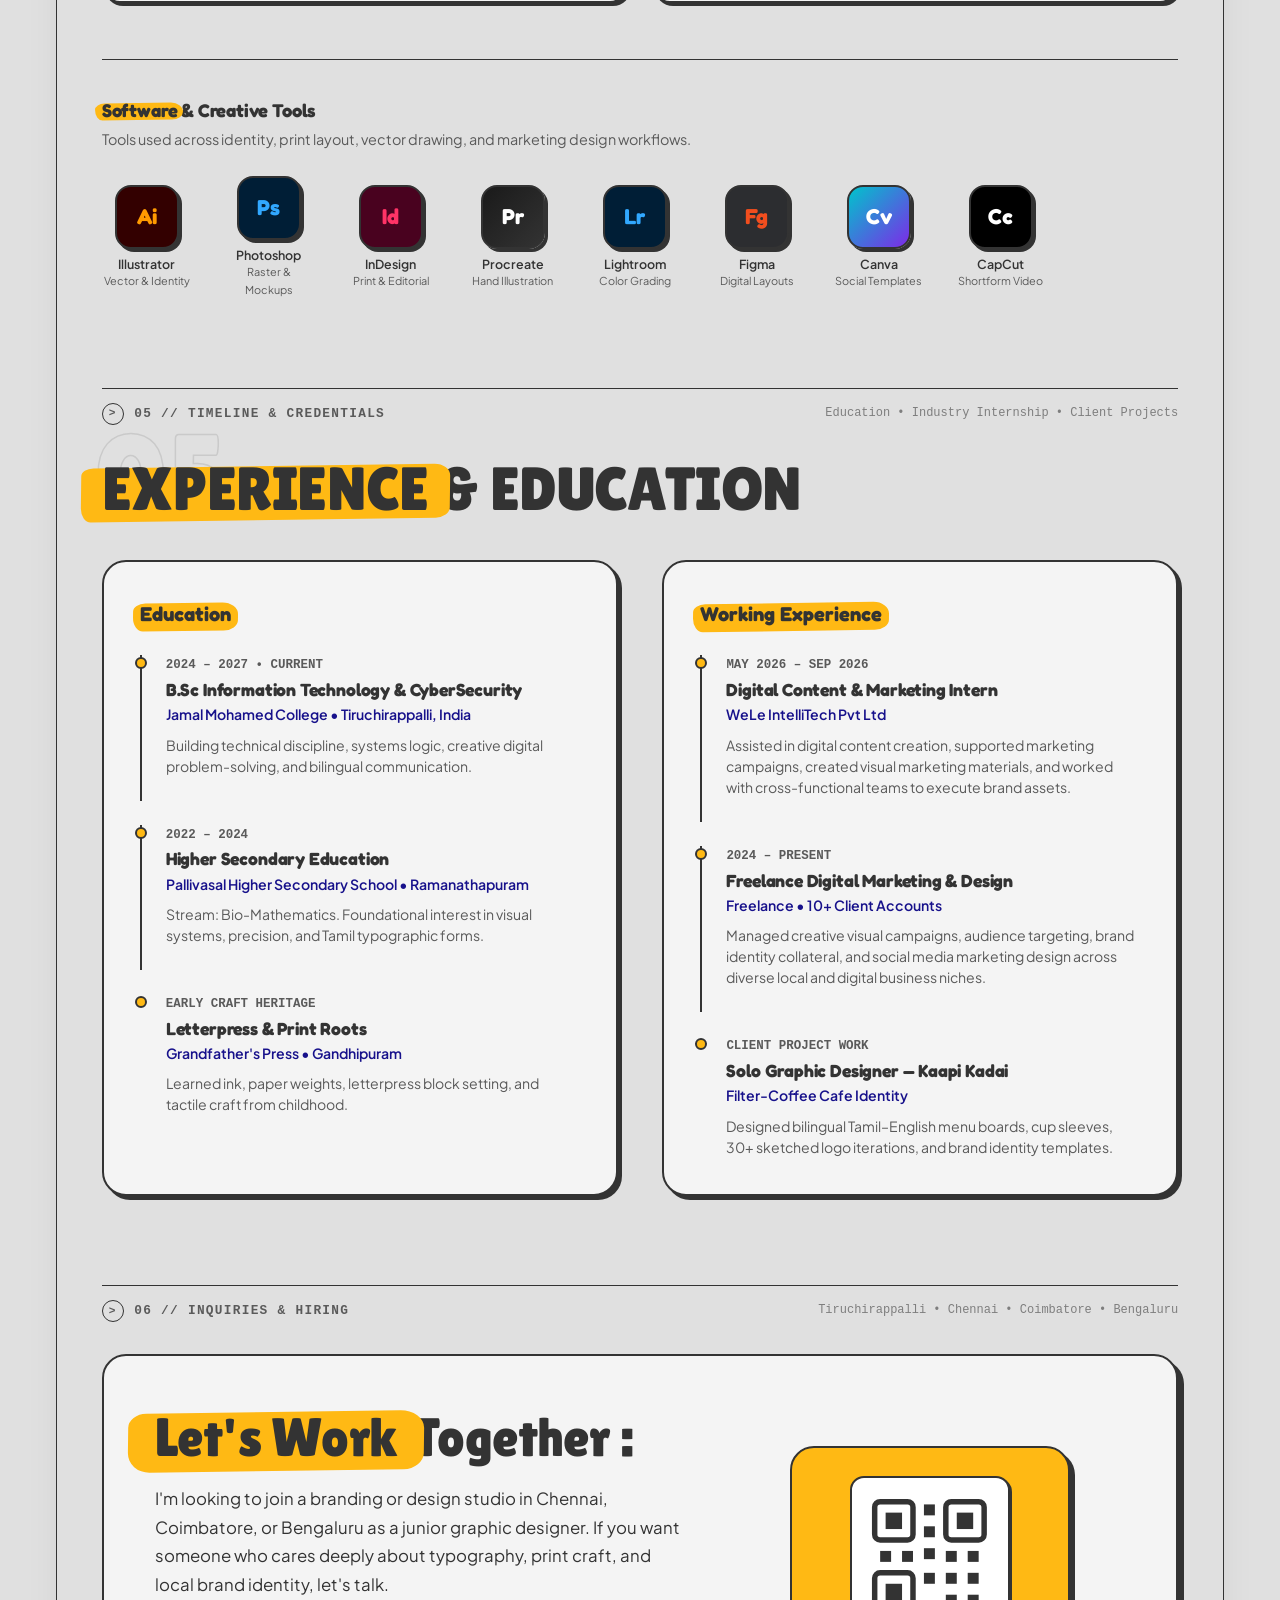
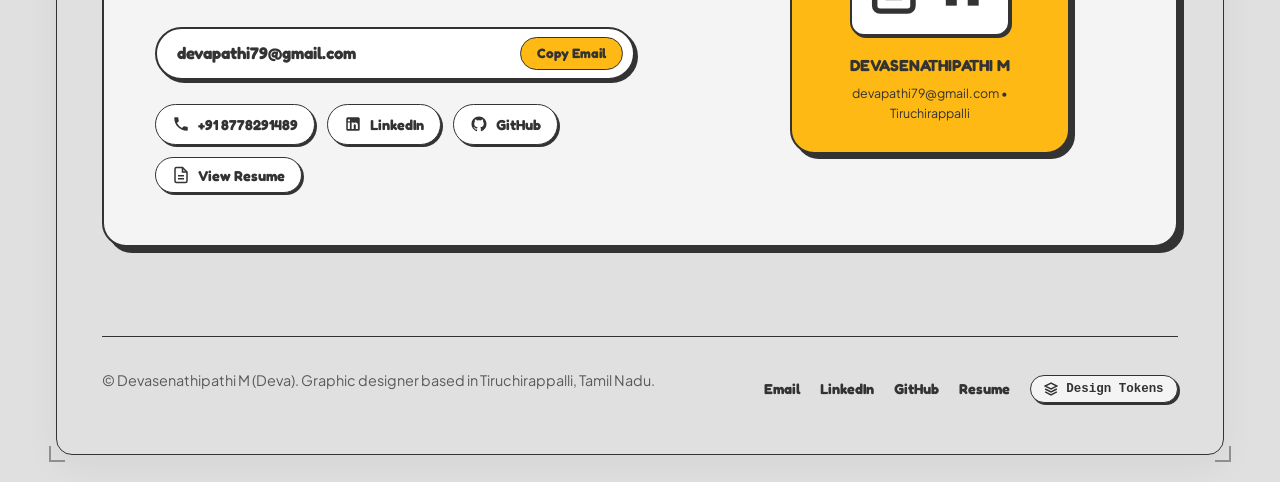
==== commit ae962823: "Configure technical SEO, sitemap.xml, robots.txt, schema markup, and social share cards" ====
--- a/index.html
+++ b/index.html
@@ -4,10 +4,34 @@
   <meta charset="UTF-8">
   <meta name="viewport" content="width=device-width, initial-scale=1.0">
   <title>Deva — Graphic Designer | Portfolio & Visual System</title>
-  <meta name="description" content="Portfolio of Deva, a graphic designer who makes brands that feel local and look sharp. Visual Communication student based in Coimbatore.">
-  
+  <meta name="description" content="Portfolio of Deva (Devasenathipathi M) — Graphic designer specializing in brand identity, bilingual typography, poster layout, and visual marketing systems.">
+  <link rel="canonical" href="https://www.devs-portfolio.online/">
+
+  <!-- Open Graph / Facebook / LinkedIn / WhatsApp -->
+  <meta property="og:type" content="website">
+  <meta property="og:title" content="Deva — Graphic Designer | Portfolio & Visual System">
+  <meta property="og:description" content="Portfolio of Deva (Devasenathipathi M) — Graphic designer specializing in brand identity, bilingual typography, poster layout, and visual marketing systems.">
+  <meta property="og:url" content="https://www.devs-portfolio.online/">
+  <meta property="og:site_name" content="Deva — Graphic Designer">
+  <meta property="og:image" content="https://www.devs-portfolio.online/assets/images/og-share-card.png">
+  <meta property="og:image:alt" content="Deva — Graphic Designer Portfolio & Visual System">
+  <meta property="og:image:width" content="1200">
+  <meta property="og:image:height" content="630">
+
+  <!-- Twitter / X -->
+  <meta name="twitter:card" content="summary_large_image">
+  <meta name="twitter:title" content="Deva — Graphic Designer | Portfolio & Visual System">
+  <meta name="twitter:description" content="Portfolio of Deva (Devasenathipathi M) — Graphic designer specializing in brand identity, bilingual typography, poster layout, and visual marketing systems.">
+  <meta name="twitter:image" content="https://www.devs-portfolio.online/assets/images/og-share-card.png">
+  <meta name="twitter:image:alt" content="Deva — Graphic Designer Portfolio & Visual System">
+
+  <!-- Favicons & App Icons -->
+  <link rel="icon" type="image/svg+xml" href="./assets/favicon.svg">
+  <link rel="icon" type="image/png" sizes="48x48" href="./assets/favicon-48x48.png">
+  <link rel="apple-touch-icon" sizes="180x180" href="./assets/apple-touch-icon.png">
+
   <!-- Stylesheets -->
-  <link rel="stylesheet" href="./css/style.css?v=20261019_v4">
+  <link rel="stylesheet" href="./css/style.css?v=20261019_v5">
   
   <!-- Critical Intro Styling (guarantees instant zero-flicker render on load) -->
   <style>
@@ -299,10 +323,57 @@
   </style>
   
   <!-- Motion Script (Defer, quiet and minimal system) -->
-  <script src="./js/motion.js?v=20261019_v4" defer></script>
-  
-  <!-- Favicon -->
-  <link rel="icon" type="image/svg+xml" href="data:image/svg+xml,<svg xmlns='http://www.w3.org/2000/svg' viewBox='0 0 100 100'><rect width='100' height='100' rx='24' fill='%23FFB914'/><text x='50%' y='68%' font-family='sans-serif' font-weight='900' font-size='56' fill='%23333333' text-anchor='middle'>D</text></svg>">
+  <script src="./js/motion.js?v=20261019_v5" defer></script>
+
+  <!-- Structured Data (JSON-LD Schema.org) -->
+  <script type="application/ld+json">
+  {
+    "@context": "https://schema.org",
+    "@graph": [
+      {
+        "@type": "WebSite",
+        "@id": "https://www.devs-portfolio.online/#website",
+        "url": "https://www.devs-portfolio.online/",
+        "name": "Deva",
+        "description": "Portfolio and Visual System of Graphic Designer Deva (Devasenathipathi M)"
+      },
+      {
+        "@type": "ProfilePage",
+        "@id": "https://www.devs-portfolio.online/#profilepage",
+        "url": "https://www.devs-portfolio.online/",
+        "name": "Deva — Graphic Designer | Portfolio & Visual System",
+        "isPartOf": {
+          "@id": "https://www.devs-portfolio.online/#website"
+        },
+        "mainEntity": {
+          "@id": "https://www.devs-portfolio.online/#person"
+        }
+      },
+      {
+        "@type": "Person",
+        "@id": "https://www.devs-portfolio.online/#person",
+        "name": "Devasenathipathi M",
+        "alternateName": "Deva",
+        "jobTitle": "Graphic Designer",
+        "url": "https://www.devs-portfolio.online/",
+        "image": "https://www.devs-portfolio.online/assets/images/deva-cutout.png",
+        "description": "Creative graphic designer combining visual identity systems, bilingual Tamil–English typography, and digital marketing strategies.",
+        "knowsAbout": [
+          "Brand Identity",
+          "Logo Design",
+          "Tamil-English Typography",
+          "Poster & Print Layout",
+          "Procreate Hand Illustration",
+          "Visual Marketing Systems"
+        ],
+        "sameAs": [
+          "https://www.linkedin.com/in/devasenathipathi-m-0488b9307",
+          "https://github.com/devx07-tech"
+        ]
+      }
+    ]
+  }
+  </script>
 </head>
 <body>
 
@@ -342,10 +413,10 @@
         <!-- Chunky Kinetic Title -->
         <div class="intro-text-block">
           <span class="intro-subtitle">PORTFOLIO &bull; VISUAL IDENTITY</span>
-          <h1 class="intro-main-title">
+          <div class="intro-main-title" role="presentation">
             <span>GRAPHIC</span>
             <span class="intro-highlight-text">DESIGNER.</span>
-          </h1>
+          </div>
           <p class="intro-designer-name">Devasenathipathi M &bull; Brand &bull; Typography &bull; Systems</p>
         </div>
 
@@ -512,7 +583,7 @@
               <div class="portrait-treatment-b">
                 <div class="outline-circle-b"></div>
                 <div class="backdrop-shape-b"></div>
-                <img src="./assets/images/deva_cutout.png?v=hero_large_20261019" alt="Deva - Graphic Designer Portrait" class="subject-image-b motion-image">
+                <img src="./assets/images/deva-cutout.png?v=20261019" alt="Devasenathipathi M (Deva) — Graphic Designer" width="1254" height="1254" fetchpriority="high" class="subject-image-b motion-image">
                 <div class="editorial-stamp-b">
                   <span class="circle-arrow">&gt;</span>
                   <span>DEVASENATHIPATHI M // 2026</span>
@@ -534,7 +605,7 @@
                   <span class="confetti-dot navy" style="width: 16px; height: 16px; bottom: 40px; right: 50px;"></span>
                   <span class="confetti-dot yellow" style="width: 22px; height: 22px; bottom: 30px; left: 60px;"></span>
                 </div>
-                <img src="./assets/images/deva_cutout.png?v=hero_large_20261019" alt="Deva - Graphic Designer Sticker Portrait" class="subject-image-a motion-image">
+                <img src="./assets/images/deva-cutout.png?v=20261019" alt="Devasenathipathi M (Deva) — Graphic Designer Portrait" width="1254" height="1254" class="subject-image-a motion-image">
               </div>
 
             </div>
@@ -574,7 +645,7 @@
                 <div class="project-badge-overlay">
                   <span class="project-type-tag">Type: Real client</span>
                 </div>
-                <img src="./assets/images/kaapi_kadai.jpg" alt="Kaapi Kadai brand identity design including kraft coffee cups, bilingual menu board, and matchbox labels" class="motion-image">
+                <img src="./assets/images/kaapi-kadai.jpg" alt="Kaapi Kadai brand identity design including kraft coffee cups, bilingual menu board, and matchbox labels" width="1200" height="896" loading="lazy" class="motion-image">
                 <div class="project-zoom-hint">
                   <svg width="14" height="14" viewBox="0 0 24 24" fill="none" stroke="currentColor" stroke-width="2"><circle cx="11" cy="11" r="8"/><line x1="21" y1="21" x2="16.65" y2="16.65"/><line x1="11" y1="8" x2="11" y2="14"/><line x1="8" y1="11" x2="14" y2="11"/></svg>
                   <span>Click to view details</span>
@@ -625,7 +696,7 @@
                 <div class="project-badge-overlay">
                   <span class="project-type-tag self-init">Type: Self-initiated</span>
                 </div>
-                <img src="./assets/images/margazhi_posters.jpg" alt="Margazhi Season poster series showing three screenprint posters for Veena, Nadaswaram, and Mridangam" class="motion-image">
+                <img src="./assets/images/margazhi-posters.jpg" alt="Margazhi Season poster series showing three screenprint posters for Veena, Nadaswaram, and Mridangam" width="1200" height="896" loading="lazy" class="motion-image">
                 <div class="project-zoom-hint">
                   <svg width="14" height="14" viewBox="0 0 24 24" fill="none" stroke="currentColor" stroke-width="2"><circle cx="11" cy="11" r="8"/><line x1="21" y1="21" x2="16.65" y2="16.65"/><line x1="11" y1="8" x2="11" y2="14"/><line x1="8" y1="11" x2="14" y2="11"/></svg>
                   <span>Click to view details</span>
@@ -696,7 +767,7 @@
             <!-- Left Col: Photo & Matchbox Label Story -->
             <div class="about-media-stack">
               <div class="about-photo-wrapper">
-                <img src="./assets/images/rsg.jpg?v=dev" alt="Deva in studio working on graphic design" class="motion-image">
+                <img src="./assets/images/deva-in-studio.jpg" alt="Devasenathipathi M in design studio workspace" width="1254" height="1254" loading="lazy" class="motion-image">
                 <div class="about-photo-badge">Tiruchirappalli &bull; Gandhipuram Roots</div>
               </div>
 
@@ -706,7 +777,7 @@
                   <svg width="28" height="28" viewBox="0 0 24 24" fill="none" stroke="#333333" stroke-width="2"><rect x="3" y="4" width="18" height="16" rx="2"/><line x1="7" y1="8" x2="17" y2="8"/><line x1="7" y1="12" x2="13" y2="12"/><circle cx="16" cy="14" r="2" fill="#FFB914"/></svg>
                 </div>
                 <div class="matchbox-text">
-                  <h5>Ink, Paper &amp; Matchbox Labels</h5>
+                  <h3 class="about-card-title">Ink, Paper &amp; Matchbox Labels</h3>
                   <p>Grew up around my grandfather's printing press. Outside design I play the veena and collect vintage matchbox labels.</p>
                 </div>
               </div>
@@ -904,9 +975,9 @@
 
         <!-- Software Toolkit Grid (From Reference 1 & 2) -->
         <div class="software-toolkit-block">
-          <h4 style="font-family: var(--font-heading); font-size: 1.15rem; font-weight: 700; margin-bottom: 0.5rem;">
+          <h3 style="font-family: var(--font-heading); font-size: 1.15rem; font-weight: 700; margin-bottom: 0.5rem;">
             <span class="marker-highlight">Software</span> &amp; Creative Tools
-          </h4>
+          </h3>
           <p style="font-size: 0.9rem; color: var(--text-muted); margin-bottom: 1.25rem;">
             Tools used across identity, print layout, vector drawing, and marketing design workflows.
           </p>
--- a/css/style.css
+++ b/css/style.css
@@ -1480,6 +1480,7 @@
   flex-shrink: 0;
 }
 
+.matchbox-text h3,
 .matchbox-text h5 {
   font-family: var(--font-heading);
   font-size: 0.95rem;
